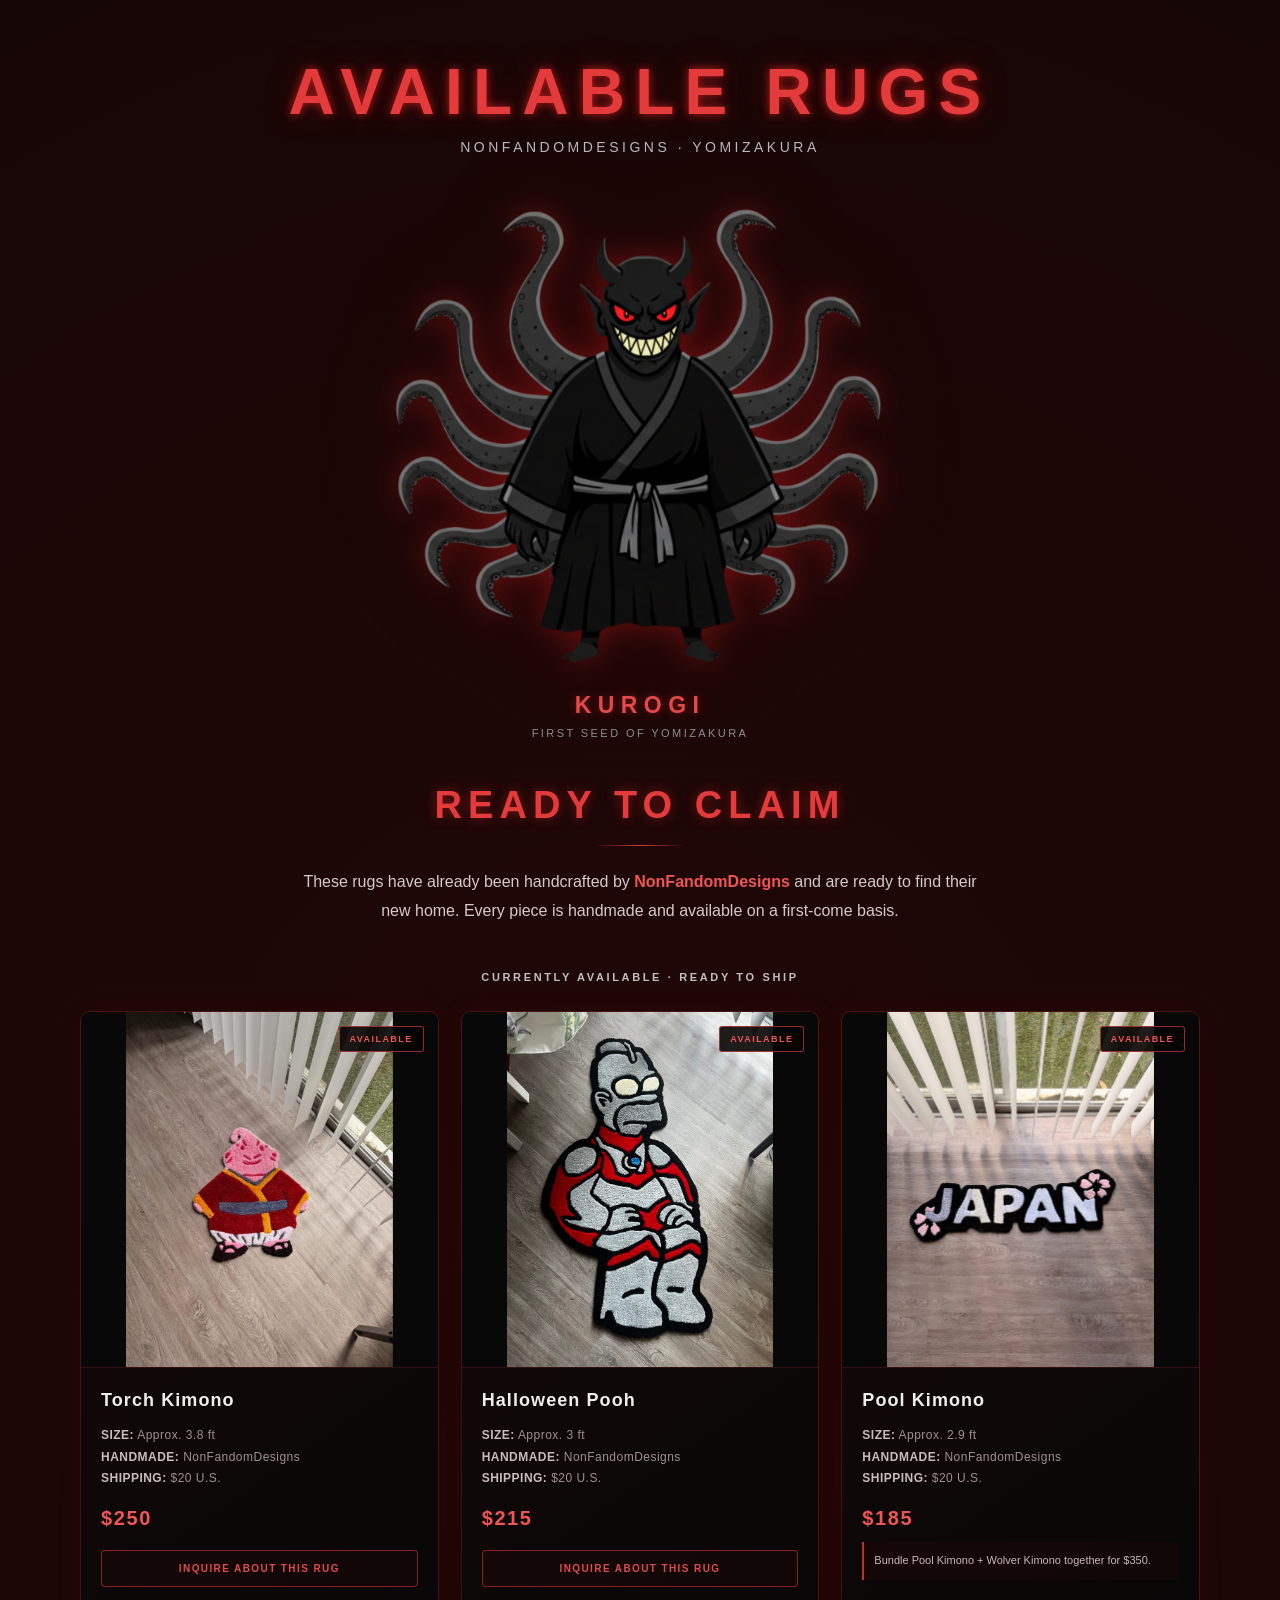
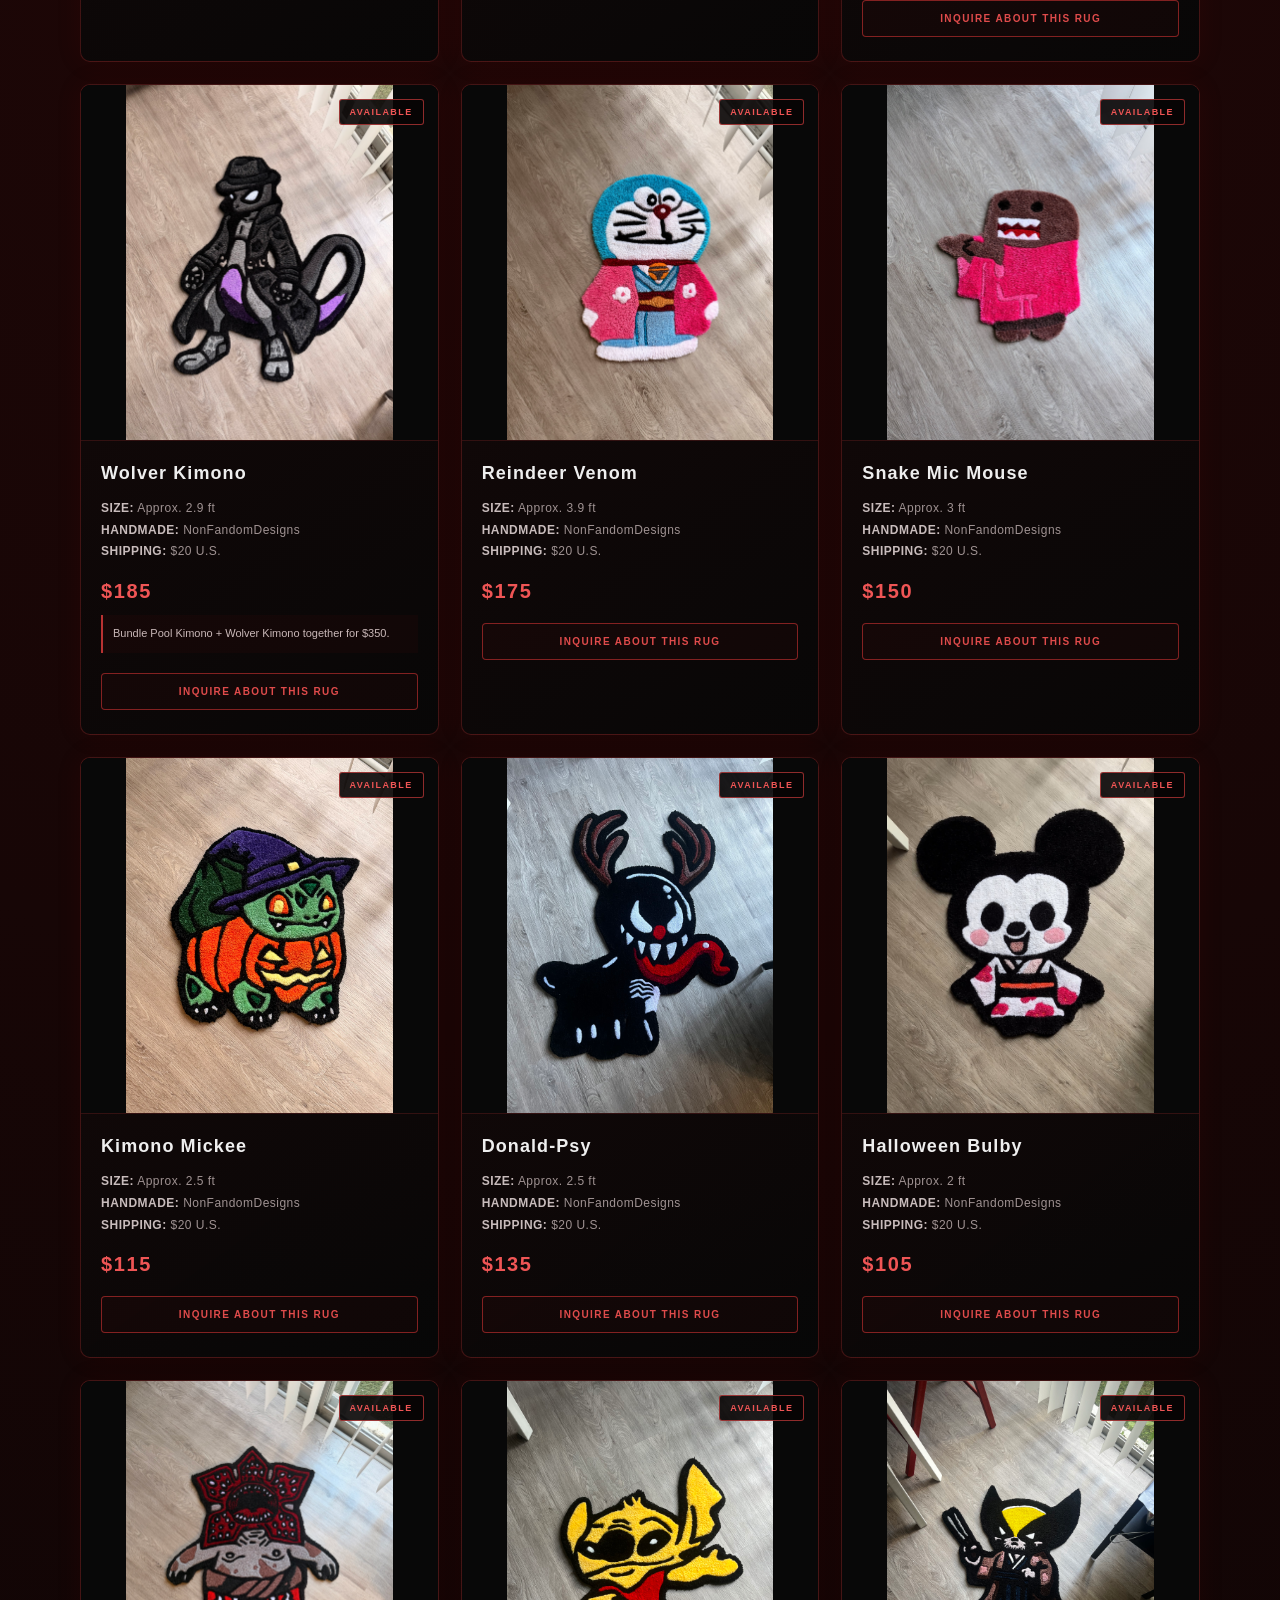
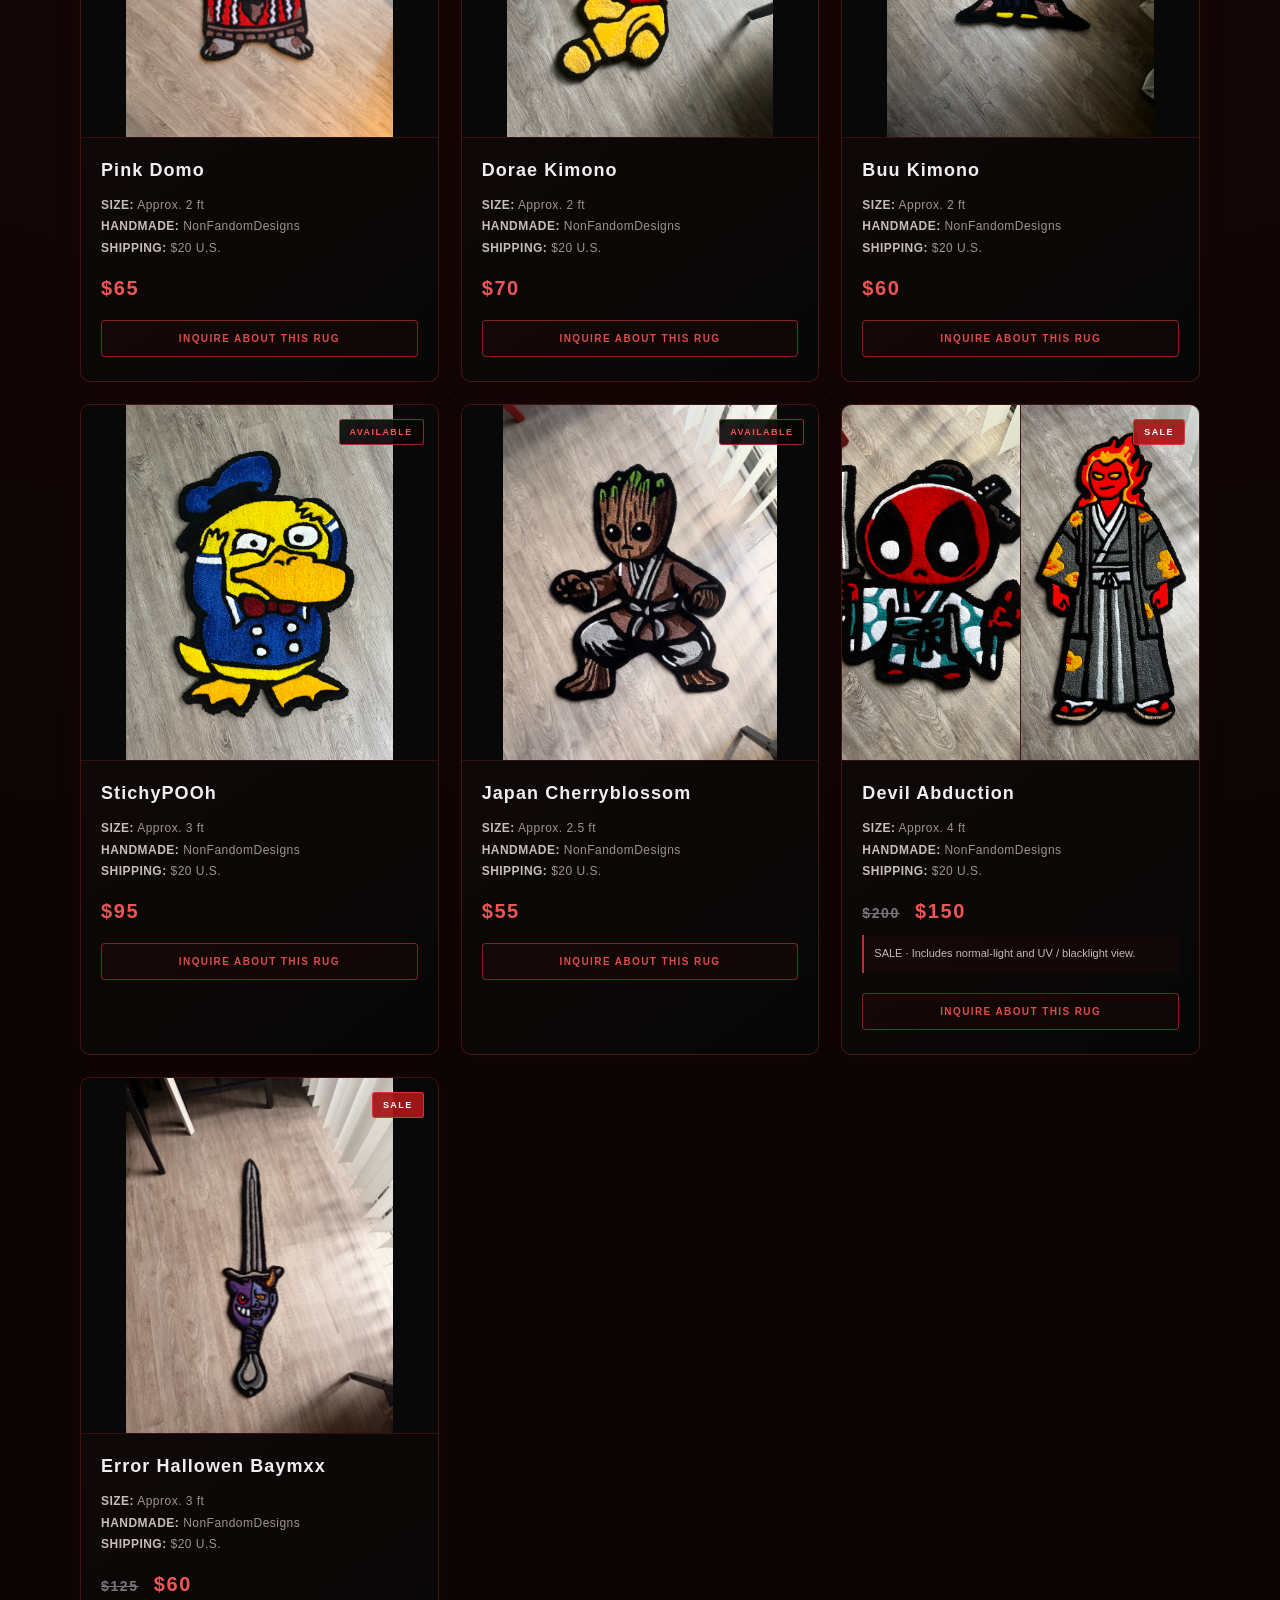
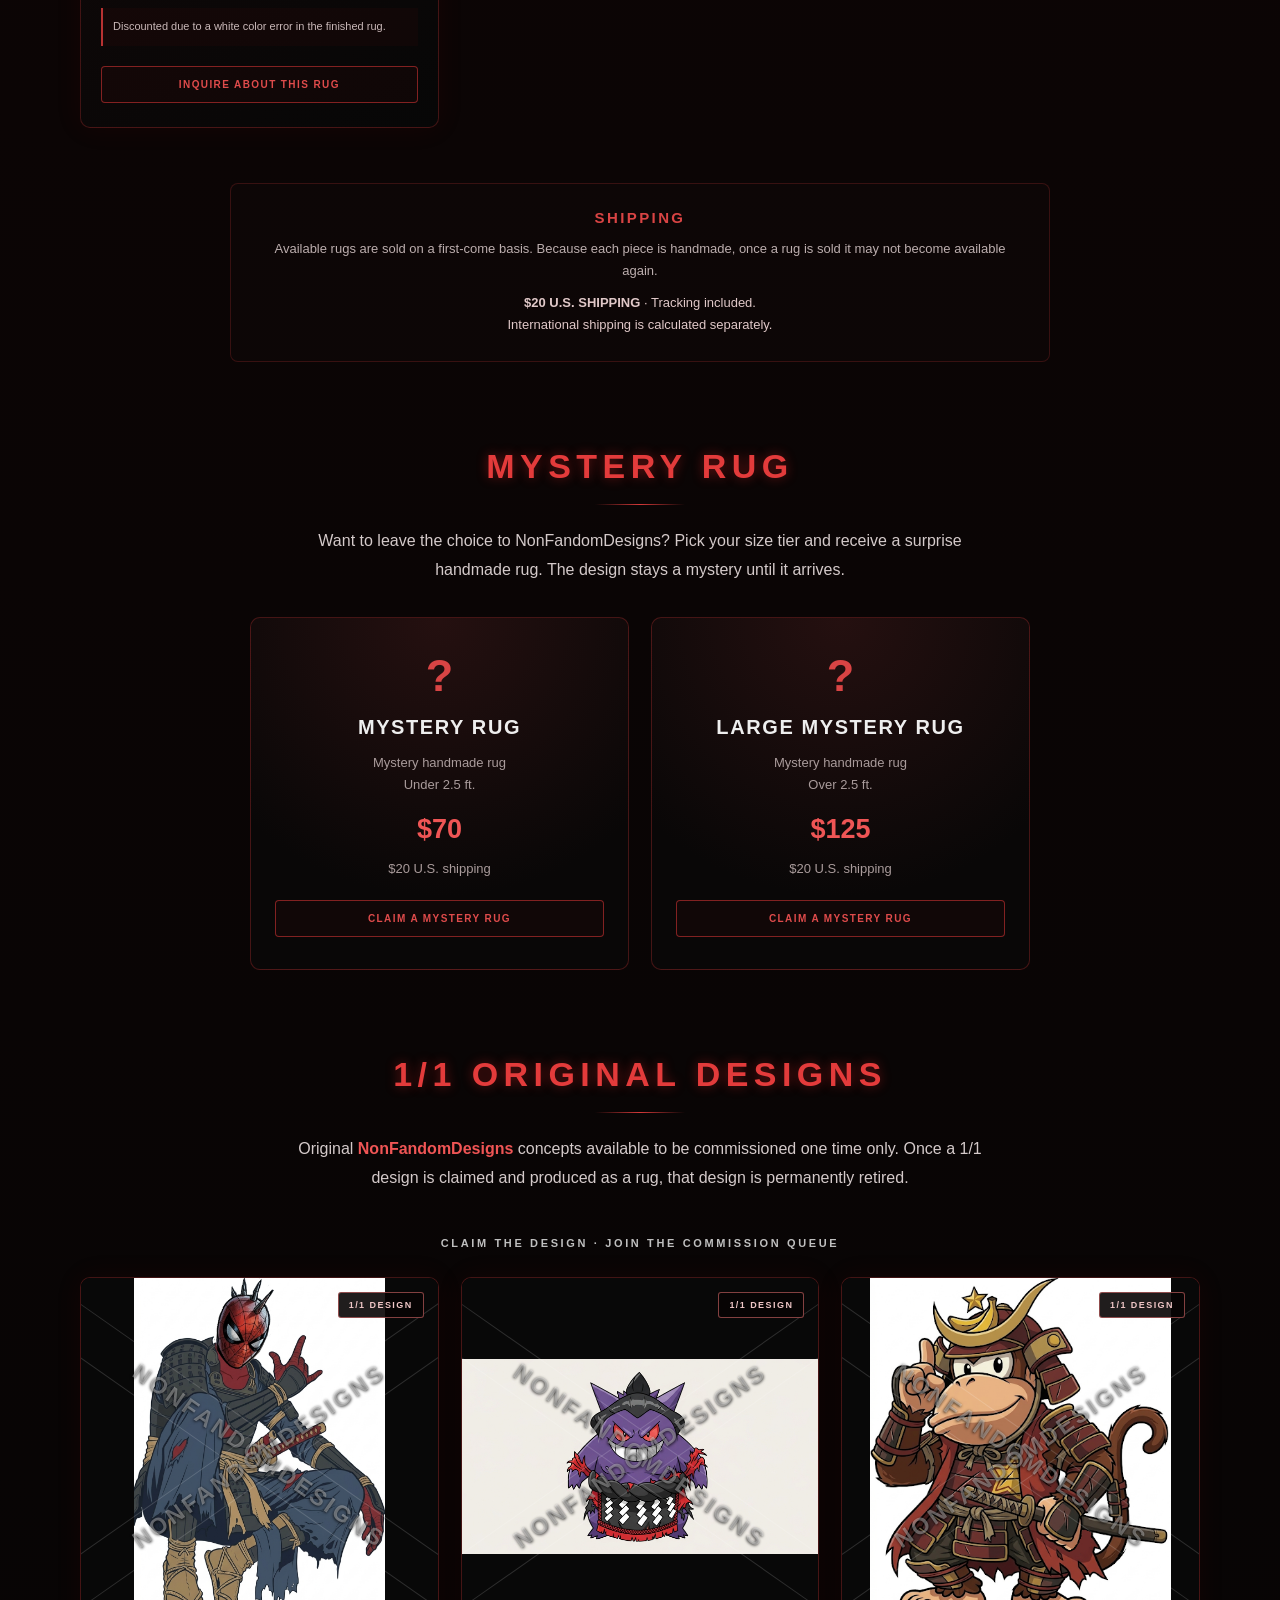
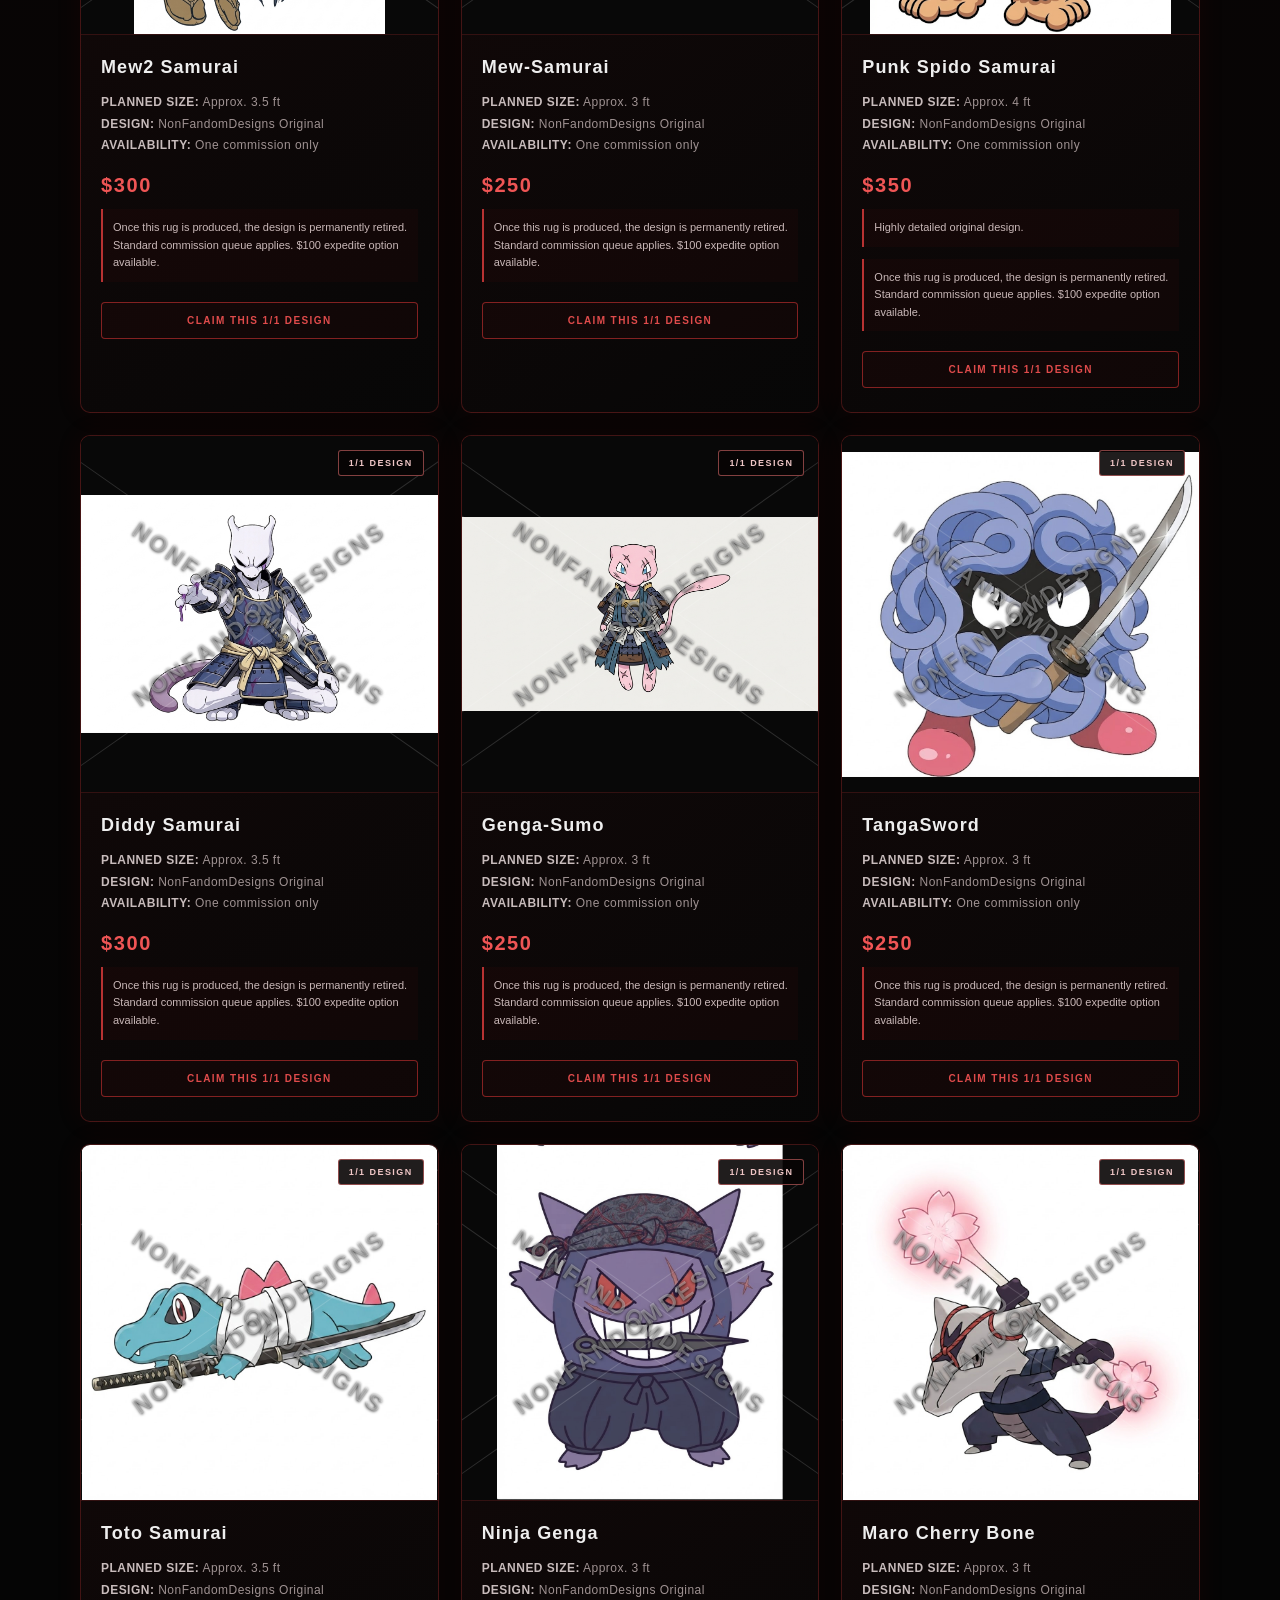
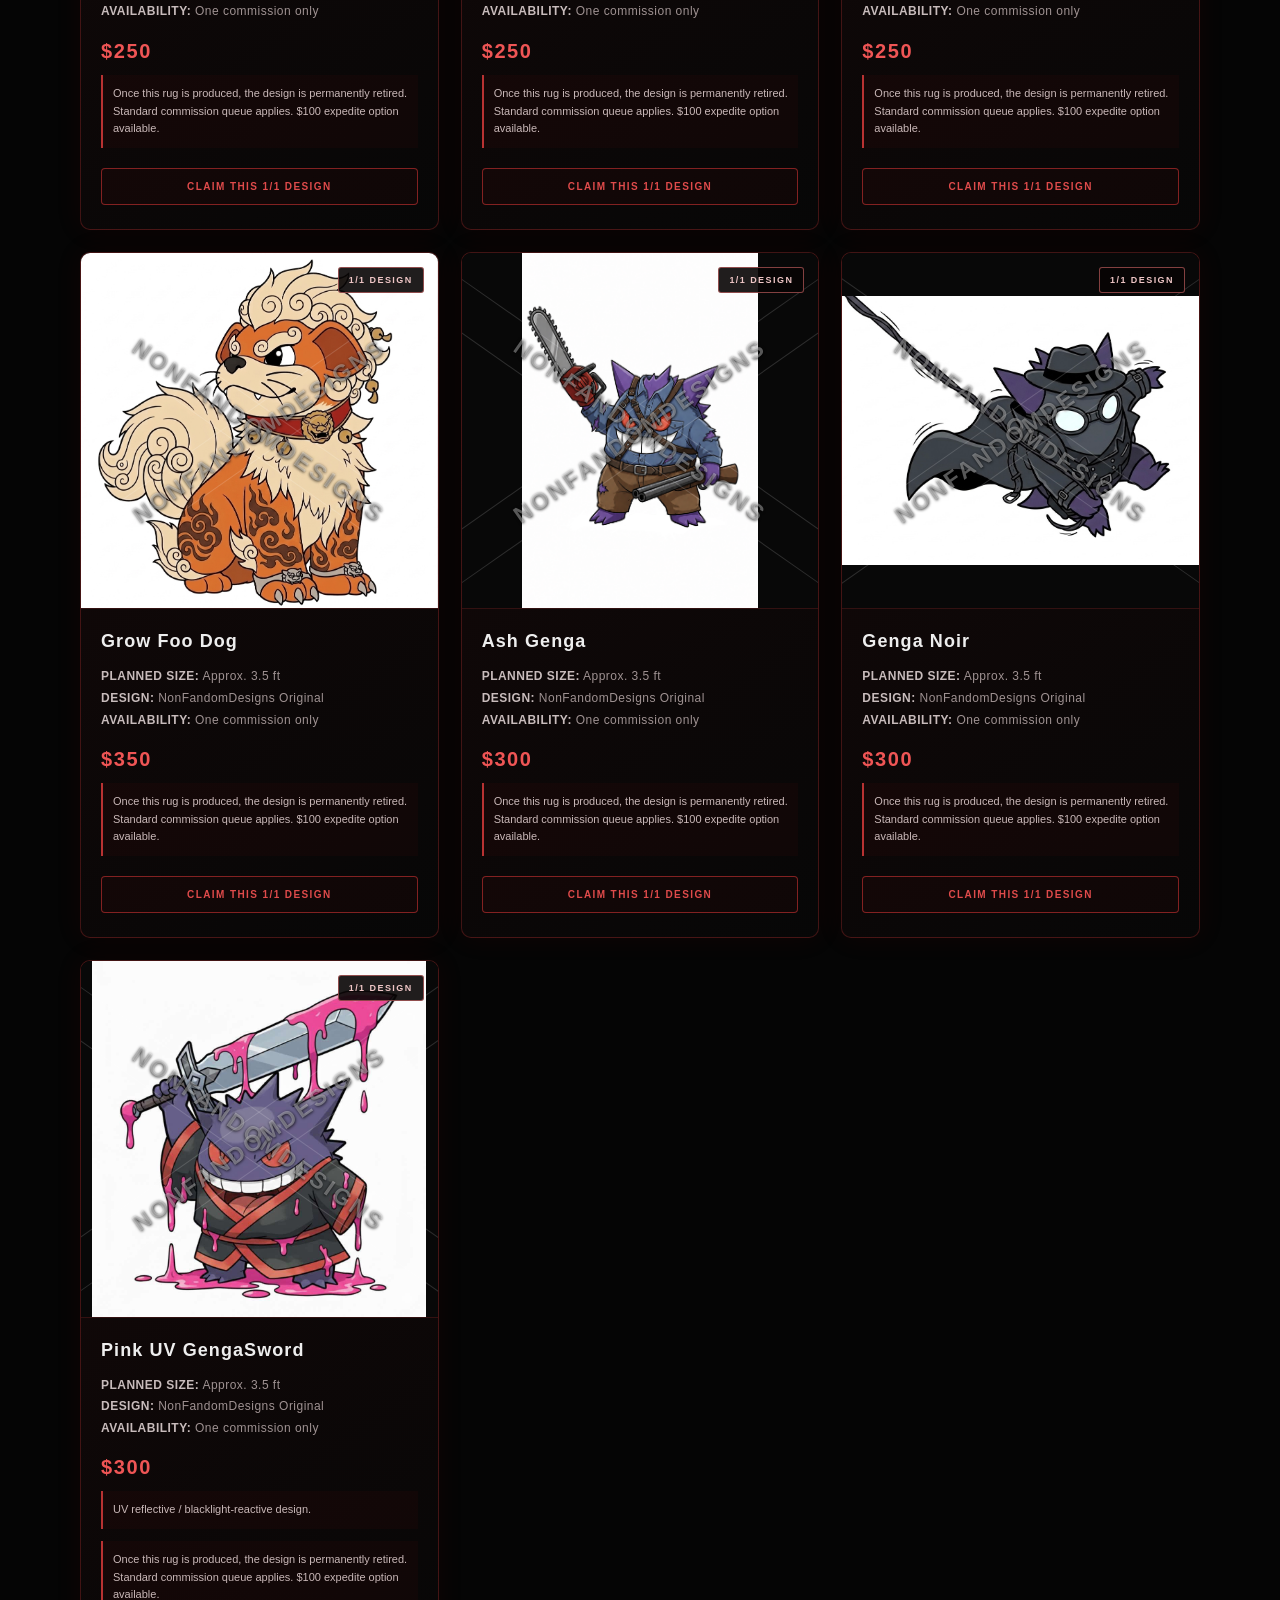
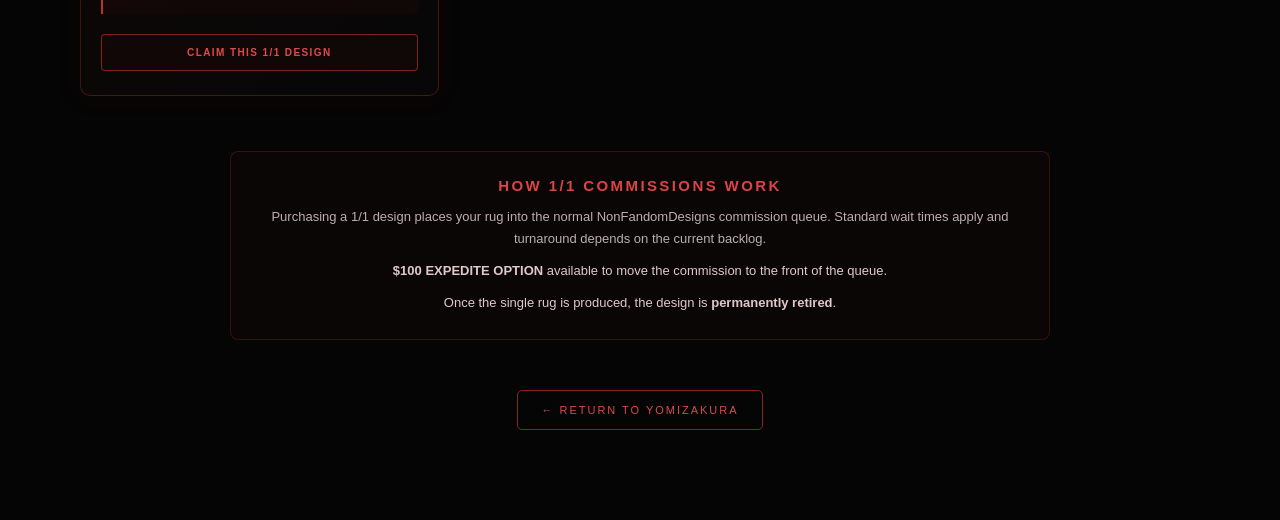
==== available.html @ a0482d1c "Update Available Rugs page" ====
<!DOCTYPE html>
<html lang="en">
<head>
<meta charset="UTF-8">
<meta name="viewport" content="width=device-width, initial-scale=1.0">

<title>Available Rugs — NonFandomDesigns</title>

<style>
*{box-sizing:border-box}

html{scroll-behavior:smooth}

html,body{
  margin:0;
  padding:0;
  width:100%;
  min-height:100%;
  background:#050505;
  color:#eee;
  font-family:Arial,Helvetica,sans-serif;
}

body{
  overflow-x:hidden;
  background:
    radial-gradient(circle at 50% 12%,#210707 0%,#0d0505 32%,#050505 72%);
}

.page{
  position:relative;
  width:100%;
  min-height:100vh;
  padding:55px 24px 90px;
  overflow:hidden;
}

/* =========================
   HEADER
========================= */

.pageTitle{
  position:relative;
  z-index:10;
  margin:0;
  color:#e33b3b;
  text-align:center;
  font-size:clamp(36px,5vw,68px);
  font-weight:800;
  letter-spacing:.16em;
  text-shadow:
    0 0 10px rgba(255,40,40,.65),
    0 0 30px rgba(150,0,0,.35);
}

.pageSubtitle{
  position:relative;
  z-index:10;
  margin-top:10px;
  color:#b9b9b9;
  text-align:center;
  font-size:clamp(9px,1.2vw,14px);
  letter-spacing:.25em;
}

/* =========================
   KUROGI
========================= */

.kurogiArea{
  position:relative;
  z-index:6;
  display:flex;
  flex-direction:column;
  align-items:center;
  width:min(100%,720px);
  margin:25px auto 0;
}

.kurogi{
  display:block;
  width:min(78vw,520px);
  max-height:570px;
  object-fit:contain;
  filter:
    drop-shadow(0 0 14px rgba(255,35,35,.30))
    drop-shadow(0 0 42px rgba(120,0,0,.18));
  animation:kurogiFloat 5s ease-in-out infinite;
}

@keyframes kurogiFloat{
  0%,100%{transform:translateY(0)}
  50%{transform:translateY(-8px)}
}

.kurogiName{
  margin-top:-8px;
  color:#e34b4b;
  font-size:clamp(17px,2vw,23px);
  font-weight:700;
  letter-spacing:.28em;
  text-align:center;
  text-shadow:0 0 10px rgba(255,40,40,.45);
}

.kurogiRole{
  margin-top:8px;
  color:#8e8e8e;
  font-size:clamp(8px,1vw,11px);
  letter-spacing:.22em;
  text-align:center;
}

/* =========================
   INTRO / SECTION TITLES
========================= */

.intro,
.sectionIntro{
  position:relative;
  z-index:10;
  width:min(100%,820px);
  margin:45px auto 0;
  text-align:center;
}

.sectionIntro{
  margin-top:85px;
}

.introTitle,
.sectionTitle{
  margin:0;
  color:#e33b3b;
  font-size:clamp(25px,3vw,38px);
  letter-spacing:.16em;
  text-shadow:0 0 12px rgba(255,40,40,.4);
}

.sectionTitle{
  font-size:clamp(24px,3vw,34px);
}

.introLine{
  width:90px;
  height:1px;
  margin:18px auto 22px;
  background:linear-gradient(90deg,transparent,#d43838,transparent);
}

.introText{
  width:min(100%,700px);
  margin:0 auto;
  color:#d4caca;
  font-size:16px;
  line-height:1.8;
}

.introText strong{color:#ef5555}

/* =========================
   INVENTORY
========================= */

.inventory{
  position:relative;
  z-index:10;
  width:min(100%,1120px);
  margin:45px auto 0;
}

.inventoryHeading{
  margin-bottom:28px;
  color:#bfbfbf;
  font-size:11px;
  font-weight:700;
  letter-spacing:.24em;
  text-align:center;
}

.rugGrid{
  display:grid;
  grid-template-columns:repeat(3,minmax(0,1fr));
  gap:22px;
}

/* =========================
   CARDS
========================= */

.rugCard{
  position:relative;
  overflow:hidden;
  border:1px solid rgba(210,55,55,.28);
  border-radius:10px;
  background:
    linear-gradient(145deg,rgba(22,9,9,.94),rgba(7,7,7,.96));
  box-shadow:0 0 28px rgba(150,0,0,.08);
  transition:
    transform .3s ease,
    border-color .3s ease,
    box-shadow .3s ease;
}

.rugCard:hover{
  transform:translateY(-5px);
  border-color:rgba(235,70,70,.60);
  box-shadow:0 0 30px rgba(190,20,20,.16);
}

.imageBox{
  position:relative;
  width:100%;
  aspect-ratio:1/1;
  overflow:hidden;
  background:#0b0808;
  border-bottom:1px solid rgba(210,55,55,.20);
}

.imageBox img{
  width:100%;
  height:100%;
  display:block;
  object-fit:contain;
  background:#080808;
}

.status{
  position:absolute;
  top:14px;
  right:14px;
  z-index:8;
  padding:7px 10px;
  border:1px solid rgba(255,75,75,.55);
  border-radius:3px;
  background:rgba(8,5,5,.90);
  color:#ef5555;
  font-size:9px;
  font-weight:700;
  letter-spacing:.16em;
}

.status.one{
  color:#efc6c6;
  border-color:rgba(255,125,125,.5);
}

.status.sale{
  color:#fff;
  background:rgba(165,25,25,.94);
}

.rugInfo{
  padding:22px 20px 24px;
}

.rugName{
  margin:0;
  color:#eee;
  font-size:18px;
  font-weight:700;
  letter-spacing:.06em;
}

.rugDetails{
  margin-top:14px;
  color:#9f9292;
  font-size:12px;
  line-height:1.8;
  letter-spacing:.04em;
}

.rugDetails strong{color:#c8bcbc}

.rugPrice{
  margin-top:17px;
  color:#ef5555;
  font-size:20px;
  font-weight:800;
  letter-spacing:.08em;
}

.oldPrice{
  margin-right:8px;
  color:#777;
  font-size:14px;
  text-decoration:line-through;
}

.specialNote{
  margin-top:12px;
  padding:10px;
  border-left:2px solid #b83232;
  background:rgba(120,20,20,.08);
  color:#c9b8b8;
  font-size:11px;
  line-height:1.6;
}

.claimButton{
  display:block;
  width:100%;
  margin-top:20px;
  padding:12px 14px;
  border:1px solid rgba(225,55,55,.55);
  border-radius:4px;
  background:rgba(180,25,25,.05);
  color:#df4b4b;
  font-size:10px;
  font-weight:700;
  letter-spacing:.14em;
  text-align:center;
  text-decoration:none;
  transition:.3s ease;
}

.claimButton:hover{
  background:#cf3636;
  color:#080808;
  box-shadow:0 0 18px rgba(220,45,45,.35);
}

/* =========================
   TWO PHOTO CARD
========================= */

.dualImages{
  display:grid;
  grid-template-columns:1fr 1fr;
  height:100%;
}

.dualImages img{
  width:100%;
  height:100%;
  object-fit:cover;
}

.dualImages img:first-child{
  border-right:1px solid rgba(210,55,55,.25);
}

/* =========================
   1/1 WATERMARK
========================= */

.watermarked{
  position:relative;
}

.watermark{
  position:absolute;
  inset:0;
  z-index:5;
  overflow:hidden;
  pointer-events:none;
}

.watermark::before,
.watermark::after{
  content:"NONFANDOMDESIGNS";
  position:absolute;
  top:50%;
  left:50%;
  width:145%;
  padding:8px 0;
  color:rgba(255,255,255,.34);
  font-size:clamp(15px,2vw,23px);
  font-weight:900;
  letter-spacing:.13em;
  text-align:center;
  white-space:nowrap;
  text-shadow:0 1px 3px rgba(0,0,0,.75);
  border-top:1px solid rgba(255,255,255,.15);
  border-bottom:1px solid rgba(255,255,255,.15);
}

.watermark::before{
  transform:translate(-50%,-50%) rotate(35deg);
}

.watermark::after{
  transform:translate(-50%,-50%) rotate(-35deg);
}

/* =========================
   MYSTERY SECTION
========================= */

.mysteryGrid{
  display:grid;
  grid-template-columns:repeat(2,minmax(0,1fr));
  gap:22px;
  width:min(100%,780px);
  margin:32px auto 0;
}

.mysteryCard{
  padding:32px 24px;
  border:1px solid rgba(210,55,55,.30);
  border-radius:10px;
  background:
    radial-gradient(circle at top,#251010,#090707 70%);
  text-align:center;
}

.mysteryIcon{
  margin-bottom:14px;
  color:#d84444;
  font-size:45px;
  font-weight:900;
}

.mysteryCard h3{
  margin:0;
  color:#eee;
  font-size:20px;
  letter-spacing:.08em;
}

.mysteryCard p{
  color:#a99b9b;
  font-size:13px;
  line-height:1.7;
}

.mysteryPrice{
  margin:18px 0 0;
  color:#ef5555;
  font-size:27px;
  font-weight:800;
}

/* =========================
   NOTES
========================= */

.availabilityNote{
  position:relative;
  z-index:10;
  width:min(100%,820px);
  margin:55px auto 0;
  padding:25px 28px;
  border:1px solid rgba(210,55,55,.22);
  border-radius:8px;
  background:rgba(14,7,7,.72);
  text-align:center;
}

.availabilityNote h2{
  margin:0 0 12px;
  color:#d94444;
  font-size:15px;
  letter-spacing:.16em;
}

.availabilityNote p{
  margin:0;
  color:#bcaeae;
  font-size:13px;
  line-height:1.7;
}

.shipping{
  margin-top:10px !important;
  color:#e0c8c8 !important;
}

/* =========================
   BACK
========================= */

.backArea{
  position:relative;
  z-index:10;
  margin-top:50px;
  text-align:center;
}

.backButton{
  display:inline-block;
  padding:13px 24px;
  border:1px solid rgba(220,60,60,.58);
  border-radius:5px;
  color:#db4a4a;
  font-size:11px;
  letter-spacing:.18em;
  text-decoration:none;
  transition:.3s ease;
}

.backButton:hover{
  background:#d53d3d;
  color:#080808;
  box-shadow:0 0 20px rgba(220,45,45,.35);
}

/* =========================
   PETALS
========================= */

.petal{
  position:fixed;
  top:-30px;
  width:7px;
  height:10px;
  background:#761b1b;
  border-radius:70% 30% 70% 30%;
  opacity:.55;
  z-index:2;
  pointer-events:none;
  animation:fall linear infinite;
}

.p1{left:6%;animation-duration:9s}
.p2{left:18%;animation-duration:12s;animation-delay:2s}
.p3{left:32%;animation-duration:8s;animation-delay:4s}
.p4{left:47%;animation-duration:11s;animation-delay:1s}
.p5{left:62%;animation-duration:9s;animation-delay:5s}
.p6{left:76%;animation-duration:13s;animation-delay:3s}
.p7{left:90%;animation-duration:10s;animation-delay:6s}

@keyframes fall{
  0%{transform:translate3d(0,-20px,0) rotate(0deg)}
  25%{transform:translate3d(30px,25vh,0) rotate(90deg)}
  50%{transform:translate3d(-20px,50vh,0) rotate(180deg)}
  75%{transform:translate3d(30px,75vh,0) rotate(270deg)}
  100%{transform:translate3d(-10px,110vh,0) rotate(360deg)}
}

/* =========================
   MOBILE
========================= */

@media(max-width:800px){
  .rugGrid{grid-template-columns:repeat(2,minmax(0,1fr))}
}

@media(max-width:600px){

  .page{padding:40px 16px 80px}

  .pageTitle{
    font-size:32px;
    letter-spacing:.11em;
  }

  .pageSubtitle{
    font-size:8px;
    letter-spacing:.20em;
  }

  .kurogi{width:88vw;max-height:430px}
  .kurogiName{margin-top:-5px;font-size:16px}
  .kurogiRole{font-size:8px}

  .intro,.sectionIntro{margin-top:38px}
  .sectionIntro{margin-top:70px}

  .introTitle,.sectionTitle{font-size:25px}

  .introText{
    font-size:14px;
    line-height:1.7;
  }

  .inventory{margin-top:38px}

  .rugGrid,
  .mysteryGrid{
    grid-template-columns:1fr;
    gap:20px;
  }

  .rugInfo{padding:20px 18px 22px}

  .watermark::before,
  .watermark::after{
    font-size:17px;
  }

  .availabilityNote{
    margin-top:40px;
    padding:22px 18px;
  }
}
</style>
</head>

<body>

<div class="petal p1"></div>
<div class="petal p2"></div>
<div class="petal p3"></div>
<div class="petal p4"></div>
<div class="petal p5"></div>
<div class="petal p6"></div>
<div class="petal p7"></div>

<main class="page">

<h1 class="pageTitle">AVAILABLE RUGS</h1>

<div class="pageSubtitle">
  NONFANDOMDESIGNS · YOMIZAKURA
</div>

<section class="kurogiArea">
  <img class="kurogi" src="./IMG_6693.PNG" alt="Kurogi">
  <div class="kurogiName">KUROGI</div>
  <div class="kurogiRole">FIRST SEED OF YOMIZAKURA</div>
</section>

<section class="intro">
  <h2 class="introTitle">READY TO CLAIM</h2>
  <div class="introLine"></div>

  <p class="introText">
    These rugs have already been handcrafted by
    <strong>NonFandomDesigns</strong>
    and are ready to find their new home.
    Every piece is handmade and available on a first-come basis.
  </p>
</section>

<!-- =========================
     AVAILABLE RUGS
========================= -->

<section class="inventory">

<div class="inventoryHeading">
  CURRENTLY AVAILABLE · READY TO SHIP
</div>

<div class="rugGrid" id="availableRugs"></div>

</section>

<section class="availabilityNote">

<h2>SHIPPING</h2>

<p>
  Available rugs are sold on a first-come basis.
  Because each piece is handmade, once a rug is sold
  it may not become available again.
</p>

<p class="shipping">
  <strong>$20 U.S. SHIPPING</strong> · Tracking included.<br>
  International shipping is calculated separately.
</p>

</section>

<!-- =========================
     MYSTERY RUGS
========================= -->

<section class="sectionIntro">

<h2 class="sectionTitle">MYSTERY RUG</h2>

<div class="introLine"></div>

<p class="introText">
  Want to leave the choice to NonFandomDesigns?
  Pick your size tier and receive a surprise handmade rug.
  The design stays a mystery until it arrives.
</p>

<div class="mysteryGrid">

  <article class="mysteryCard">

    <div class="mysteryIcon">?</div>

    <h3>MYSTERY RUG</h3>

    <p>
      Mystery handmade rug<br>
      Under 2.5 ft.
    </p>

    <div class="mysteryPrice">$70</div>

    <p>$20 U.S. shipping</p>

    <a class="claimButton" href="contact.html">
      CLAIM A MYSTERY RUG
    </a>

  </article>

  <article class="mysteryCard">

    <div class="mysteryIcon">?</div>

    <h3>LARGE MYSTERY RUG</h3>

    <p>
      Mystery handmade rug<br>
      Over 2.5 ft.
    </p>

    <div class="mysteryPrice">$125</div>

    <p>$20 U.S. shipping</p>

    <a class="claimButton" href="contact.html">
      CLAIM A MYSTERY RUG
    </a>

  </article>

</div>

</section>

<!-- =========================
     1/1 DESIGNS
========================= -->

<section class="sectionIntro">

<h2 class="sectionTitle">1/1 ORIGINAL DESIGNS</h2>

<div class="introLine"></div>

<p class="introText">
  Original <strong>NonFandomDesigns</strong> concepts available
  to be commissioned one time only.
  Once a 1/1 design is claimed and produced as a rug,
  that design is permanently retired.
</p>

</section>

<section class="inventory">

<div class="inventoryHeading">
  CLAIM THE DESIGN · JOIN THE COMMISSION QUEUE
</div>

<div class="rugGrid" id="oneOfOneGrid"></div>

</section>

<section class="availabilityNote">

<h2>HOW 1/1 COMMISSIONS WORK</h2>

<p>
  Purchasing a 1/1 design places your rug into the normal
  NonFandomDesigns commission queue. Standard wait times apply
  and turnaround depends on the current backlog.
</p>

<p class="shipping">
  <strong>$100 EXPEDITE OPTION</strong> available to move the commission
  to the front of the queue.
</p>

<p class="shipping">
  Once the single rug is produced, the design is
  <strong>permanently retired</strong>.
</p>

</section>

<div class="backArea">
  <a class="backButton" href="index.html">
    ← RETURN TO YOMIZAKURA
  </a>
</div>

</main>

<script>

/* =========================================================
   AVAILABLE RUG INVENTORY
   ========================================================= */

const availableRugs = [

  {
    name: "Torch Kimono",
    size: "Approx. 3.8 ft",
    price: "$250",
    image: "72771E95-07CA-4BA4-B25C-8982A76D9C2B.jpeg"
  },

  {
    name: "Halloween Pooh",
    size: "Approx. 3 ft",
    price: "$215",
    image: "FullSizeRender.jpg"
  },

  {
    name: "Pool Kimono",
    size: "Approx. 2.9 ft",
    price: "$185",
    image: "IMG_0782.jpg",
    note: "Bundle Pool Kimono + Wolver Kimono together for $350."
  },

  {
    name: "Wolver Kimono",
    size: "Approx. 2.9 ft",
    price: "$185",
    image: "IMG_0877.jpg",
    note: "Bundle Pool Kimono + Wolver Kimono together for $350."
  },

  {
    name: "Reindeer Venom",
    size: "Approx. 3.9 ft",
    price: "$175",
    image: "IMG_1322.jpg"
  },

  {
    name: "Snake Mic Mouse",
    size: "Approx. 3 ft",
    price: "$150",
    image: "IMG_1582.jpg"
  },

  {
    name: "Kimono Mickee",
    size: "Approx. 2.5 ft",
    price: "$115",
    image: "IMG_1681.jpg"
  },

  {
    name: "Donald-Psy",
    size: "Approx. 2.5 ft",
    price: "$135",
    image: "IMG_2503.jpg"
  },

  {
    name: "Halloween Bulby",
    size: "Approx. 2 ft",
    price: "$105",
    image: "IMG_3270.jpeg"
  },

  {
    name: "Pink Domo",
    size: "Approx. 2 ft",
    price: "$65",
    image: "IMG_4901.jpg"
  },

  {
    name: "Dorae Kimono",
    size: "Approx. 2 ft",
    price: "$70",
    image: "IMG_5631.jpg"
  },

  {
    name: "Buu Kimono",
    size: "Approx. 2 ft",
    price: "$60",
    image: "IMG_5837.jpg"
  },

  {
    name: "StichyPOOh",
    size: "Approx. 3 ft",
    price: "$95",
    image: "IMG_6276.jpg"
  },

  {
    name: "Japan Cherryblossom",
    size: "Approx. 2.5 ft",
    price: "$55",
    image: "IMG_6370.jpeg"
  },

  {
    name: "Devil Abduction",
    size: "Approx. 4 ft",
    oldPrice: "$200",
    price: "$150",
    image: "IMG_6682.jpg",
    secondImage: "IMG_7028.jpg",
    sale: true,
    note: "SALE · Includes normal-light and UV / blacklight view."
  },

  {
    name: "Error Hallowen Baymxx",
    size: "Approx. 3 ft",
    oldPrice: "$125",
    price: "$60",
    image: "IMG_7359.jpg",
    sale: true,
    note: "Discounted due to a white color error in the finished rug."
  }

];


/* =========================================================
   1/1 ORIGINAL DESIGNS
   ========================================================= */

const oneOfOneDesigns = [

  {
    name: "Mew2 Samurai",
    size: "Approx. 3.5 ft",
    price: "$300",
    image: "IMG_0442.PNG"
  },

  {
    name: "Mew-Samurai",
    size: "Approx. 3 ft",
    price: "$250",
    image: "IMG_0650.JPG"
  },

  {
    name: "Punk Spido Samurai",
    size: "Approx. 4 ft",
    price: "$350",
    image: "IMG_1693.PNG",
    note: "Highly detailed original design."
  },

  {
    name: "Diddy Samurai",
    size: "Approx. 3.5 ft",
    price: "$300",
    image: "IMG_2534.PNG"
  },

  {
    name: "Genga-Sumo",
    size: "Approx. 3 ft",
    price: "$250",
    image: "IMG_4516.JPG"
  },

  {
    name: "TangaSword",
    size: "Approx. 3 ft",
    price: "$250",
    image: "IMG_4617.jpg"
  },

  {
    name: "Toto Samurai",
    size: "Approx. 3.5 ft",
    price: "$250",
    image: "IMG_4640.JPG"
  },

  {
    name: "Ninja Genga",
    size: "Approx. 3 ft",
    price: "$250",
    image: "IMG_4692.JPG"
  },

  {
    name: "Maro Cherry Bone",
    size: "Approx. 3 ft",
    price: "$250",
    image: "IMG_4695.JPG"
  },

  {
    name: "Grow Foo Dog",
    size: "Approx. 3.5 ft",
    price: "$350",
    image: "IMG_5682.PNG"
  },

  {
    name: "Ash Genga",
    size: "Approx. 3.5 ft",
    price: "$300",
    image: "IMG_5950.PNG"
  },

  {
    name: "Genga Noir",
    size: "Approx. 3.5 ft",
    price: "$300",
    image: "IMG_7287.jpg"
  },

  {
    name: "Pink UV GengaSword",
    size: "Approx. 3.5 ft",
    price: "$300",
    image: "IMG_8317.JPG",
    note: "UV reflective / blacklight-reactive design."
  }

];


/* =========================================================
   BUILD AVAILABLE RUG CARDS
   ========================================================= */

const availableContainer =
  document.getElementById("availableRugs");

availableRugs.forEach(rug => {

  const card = document.createElement("article");
  card.className = "rugCard";

  let imageHTML = "";

  if (rug.secondImage) {

    imageHTML = `
      <div class="imageBox">
        <div class="dualImages">
          <img src="./${rug.image}" alt="${rug.name}">
          <img src="./${rug.secondImage}" alt="${rug.name} UV view">
        </div>

        <div class="status ${rug.sale ? "sale" : ""}">
          ${rug.sale ? "SALE" : "AVAILABLE"}
        </div>
      </div>
    `;

  } else {

    imageHTML = `
      <div class="imageBox">
        <img src="./${rug.image}" alt="${rug.name}">

        <div class="status ${rug.sale ? "sale" : ""}">
          ${rug.sale ? "SALE" : "AVAILABLE"}
        </div>
      </div>
    `;
  }

  card.innerHTML = `
    ${imageHTML}

    <div class="rugInfo">

      <h3 class="rugName">
        ${rug.name}
      </h3>

      <div class="rugDetails">
        <strong>SIZE:</strong> ${rug.size}<br>
        <strong>HANDMADE:</strong> NonFandomDesigns<br>
        <strong>SHIPPING:</strong> $20 U.S.
      </div>

      <div class="rugPrice">
        ${rug.oldPrice
          ? `<span class="oldPrice">${rug.oldPrice}</span>`
          : ""
        }
        ${rug.price}
      </div>

      ${rug.note
        ? `<div class="specialNote">${rug.note}</div>`
        : ""
      }

      <a class="claimButton" href="contact.html">
        INQUIRE ABOUT THIS RUG
      </a>

    </div>
  `;

  availableContainer.appendChild(card);

});


/* =========================================================
   BUILD 1/1 CARDS
   ========================================================= */

const oneOfOneContainer =
  document.getElementById("oneOfOneGrid");

oneOfOneDesigns.forEach(design => {

  const card = document.createElement("article");
  card.className = "rugCard";

  card.innerHTML = `

    <div class="imageBox watermarked">

      <img
        src="./${design.image}"
        alt="${design.name} 1/1 original rug design"
      >

      <div class="watermark"></div>

      <div class="status one">
        1/1 DESIGN
      </div>

    </div>

    <div class="rugInfo">

      <h3 class="rugName">
        ${design.name}
      </h3>

      <div class="rugDetails">
        <strong>PLANNED SIZE:</strong> ${design.size}<br>
        <strong>DESIGN:</strong> NonFandomDesigns Original<br>
        <strong>AVAILABILITY:</strong> One commission only
      </div>

      <div class="rugPrice">
        ${design.price}
      </div>

      ${design.note
        ? `<div class="specialNote">${design.note}</div>`
        : ""
      }

      <div class="specialNote">
        Once this rug is produced, the design is permanently retired.
        Standard commission queue applies. $100 expedite option available.
      </div>

      <a class="claimButton" href="contact.html">
        CLAIM THIS 1/1 DESIGN
      </a>

    </div>
  `;

  oneOfOneContainer.appendChild(card);

});

</script>

</body>
</html>
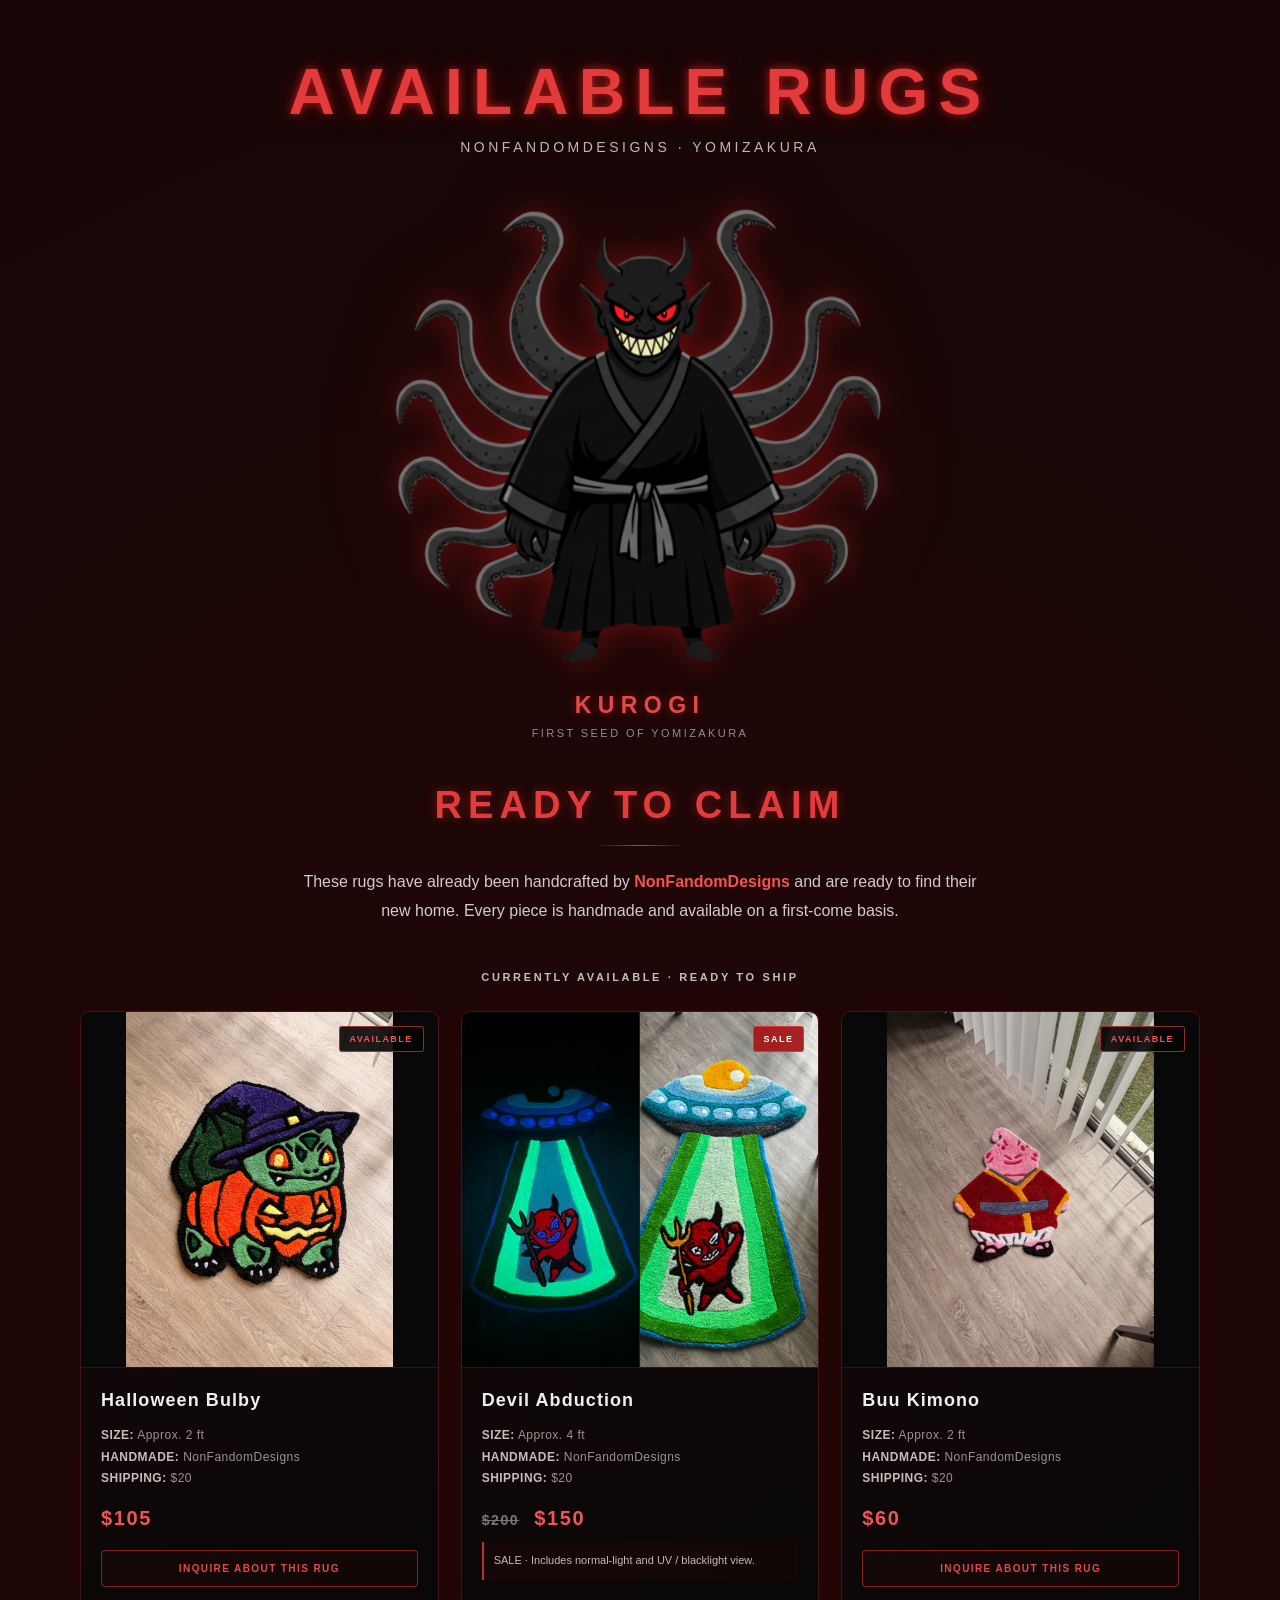
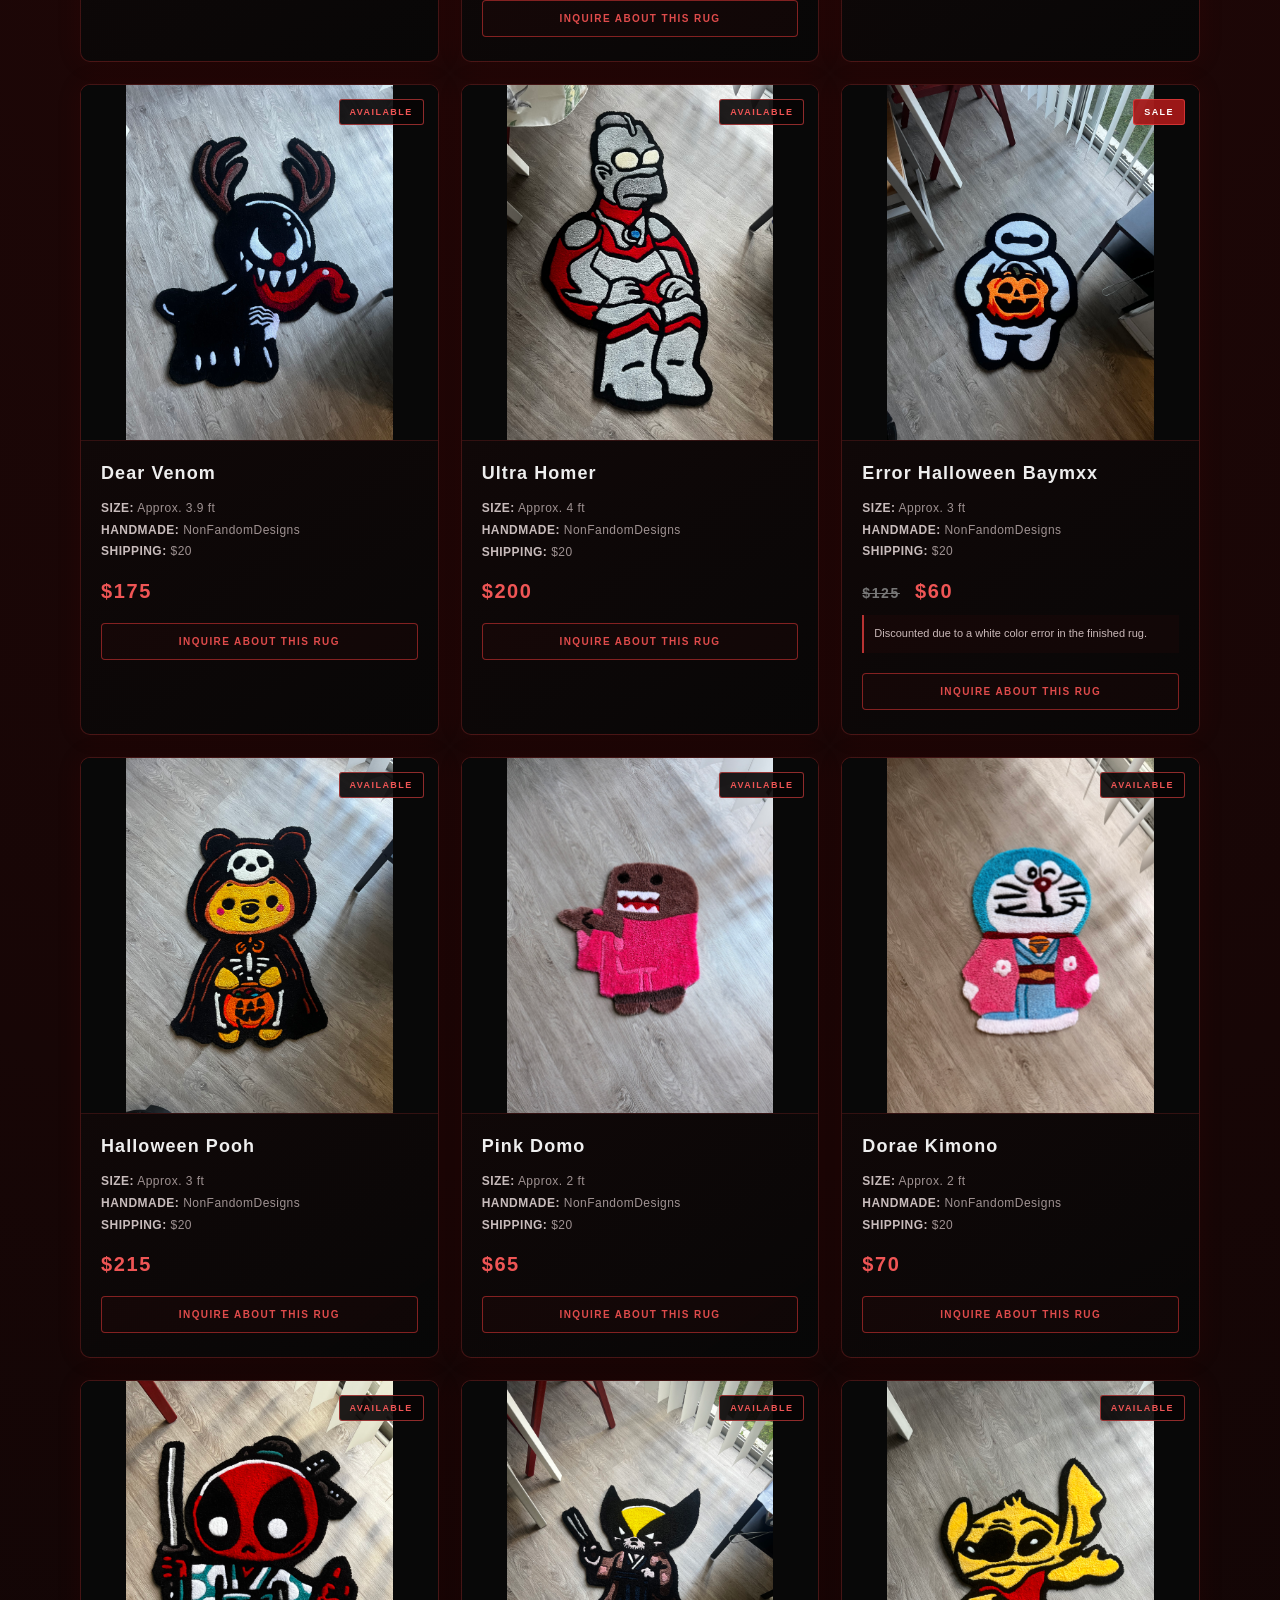
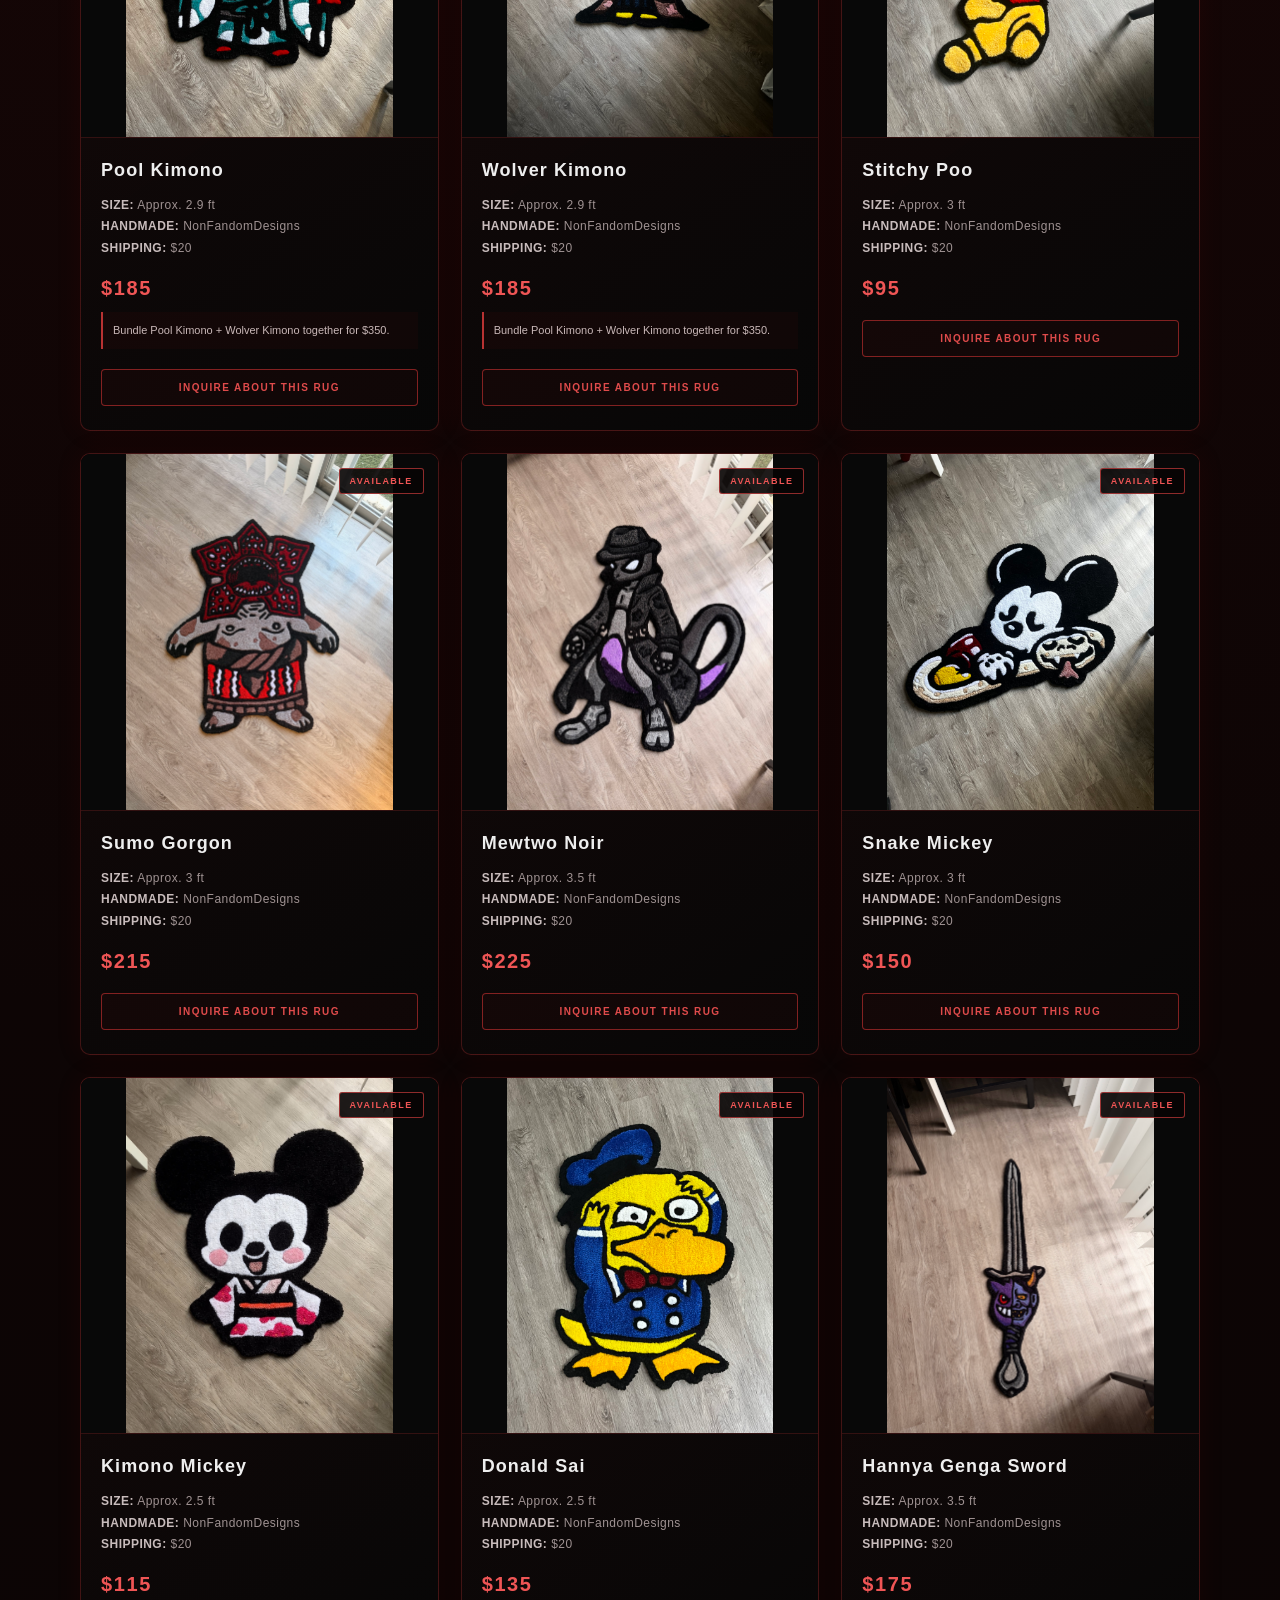
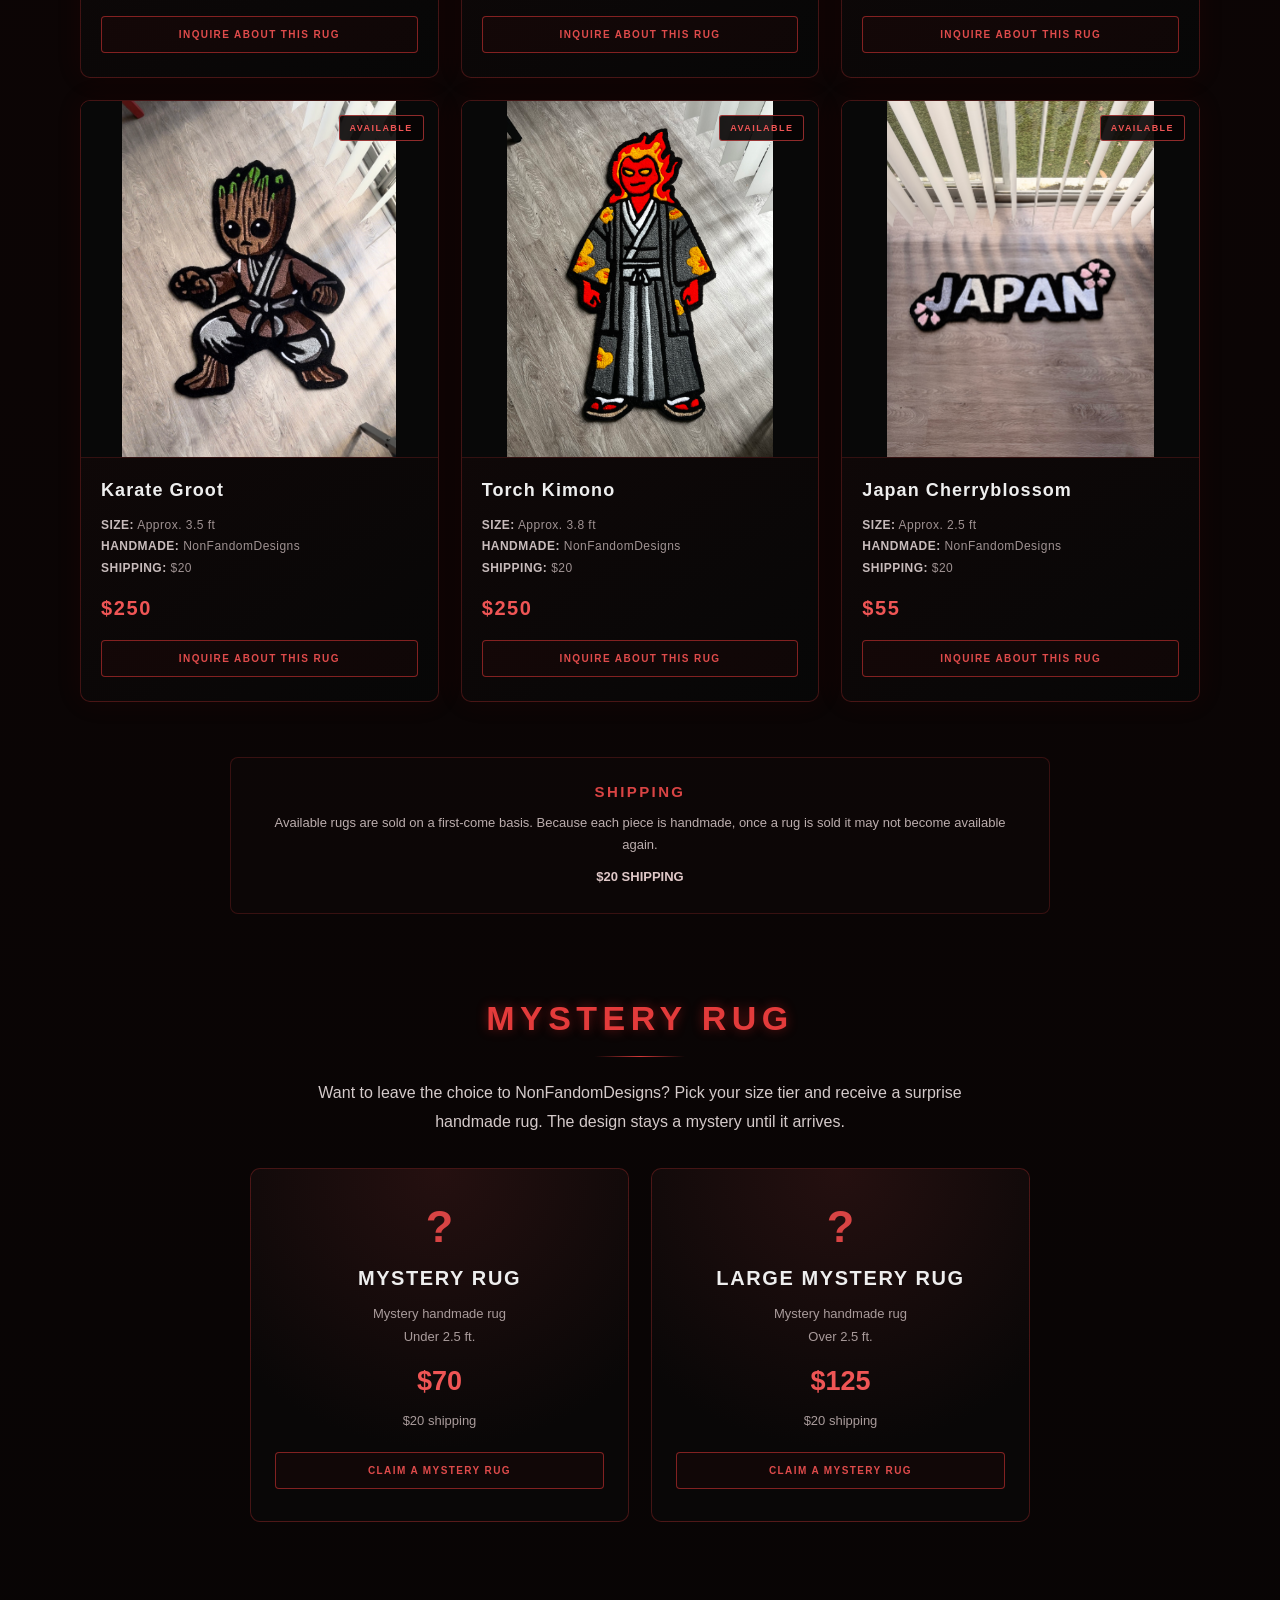
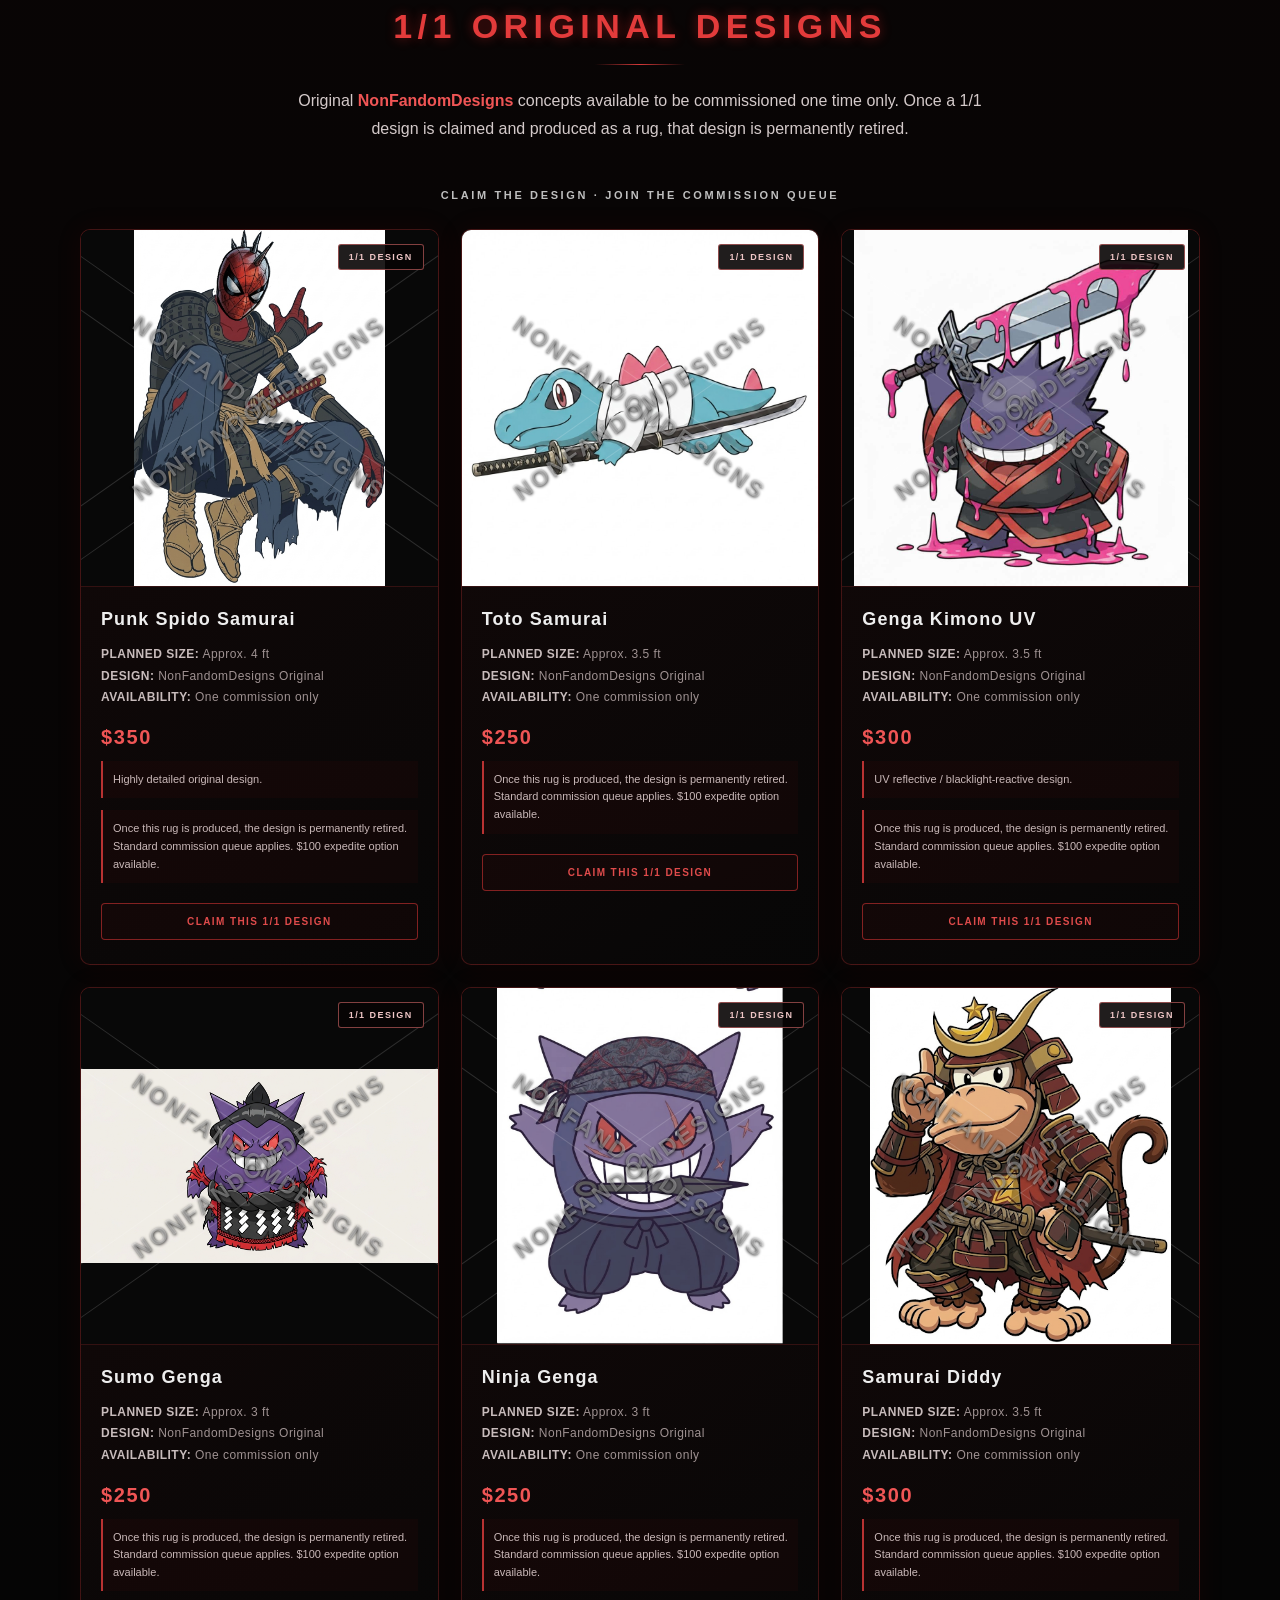
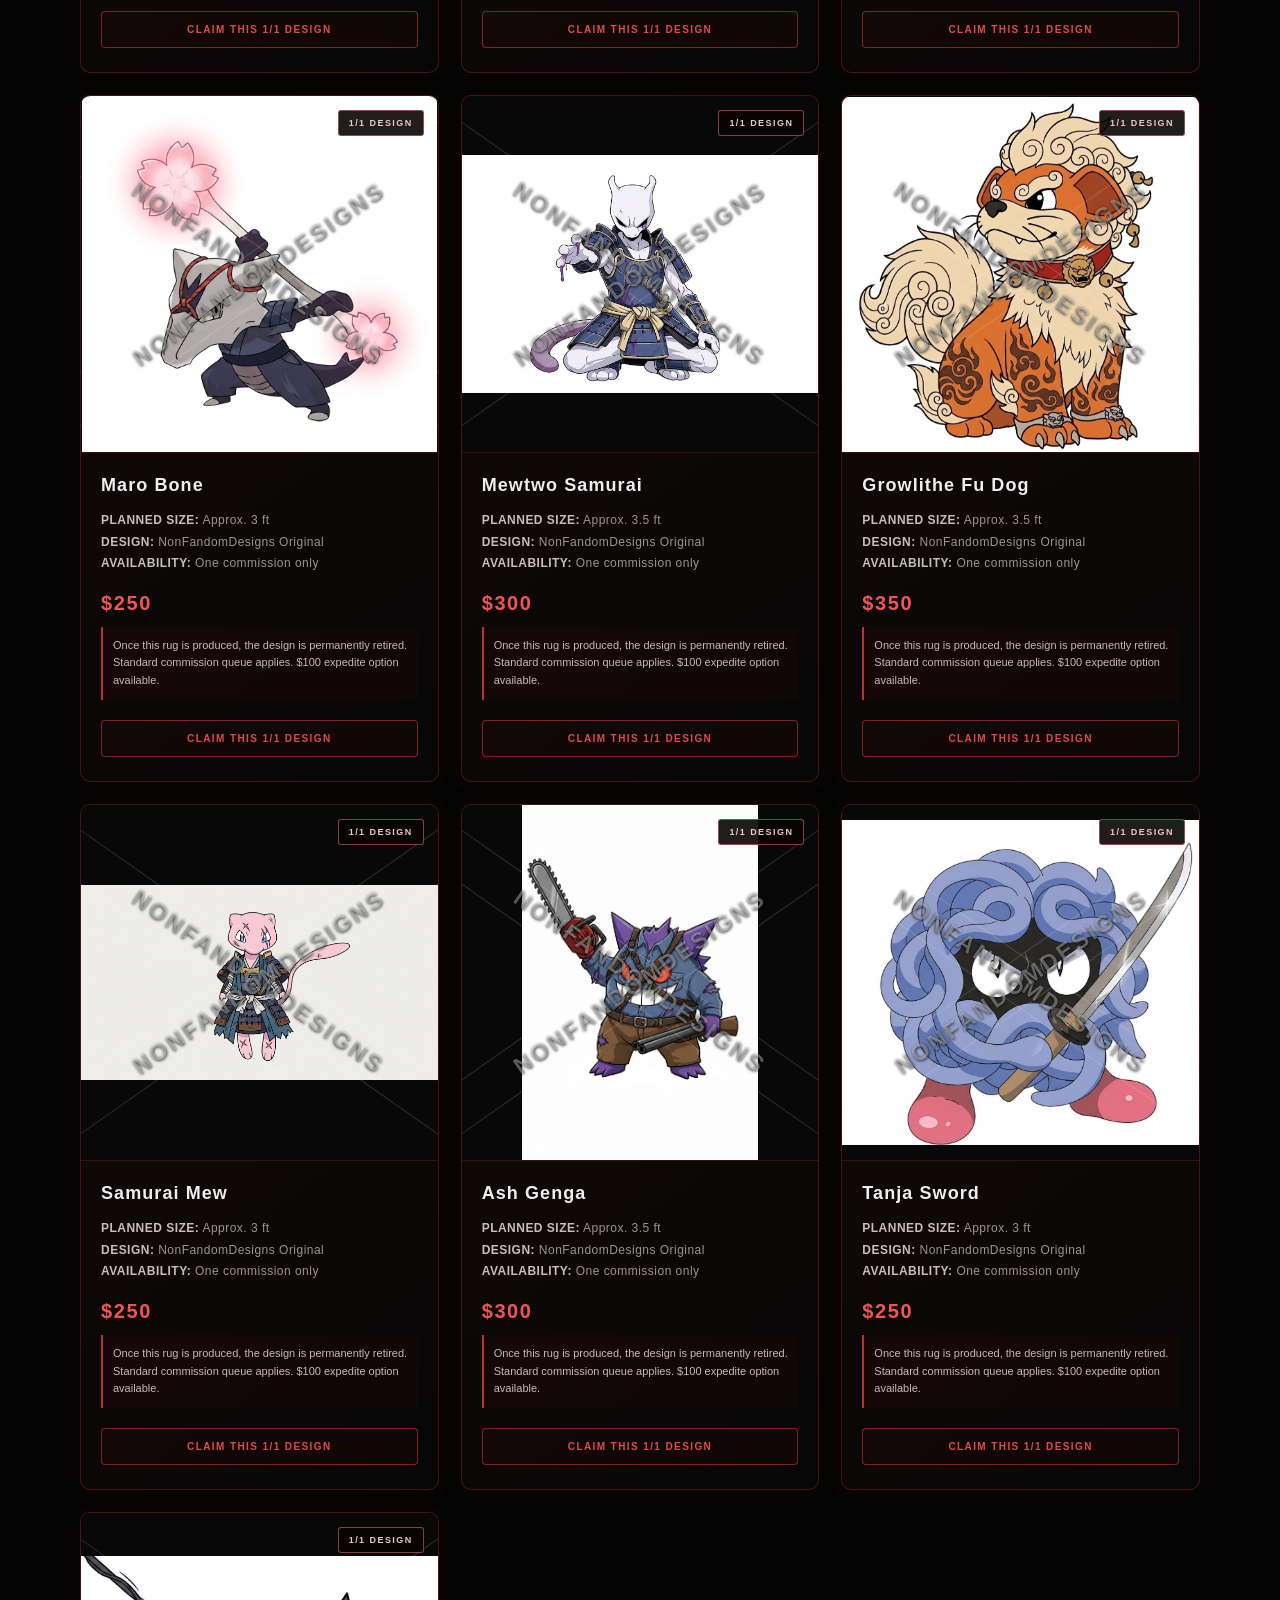
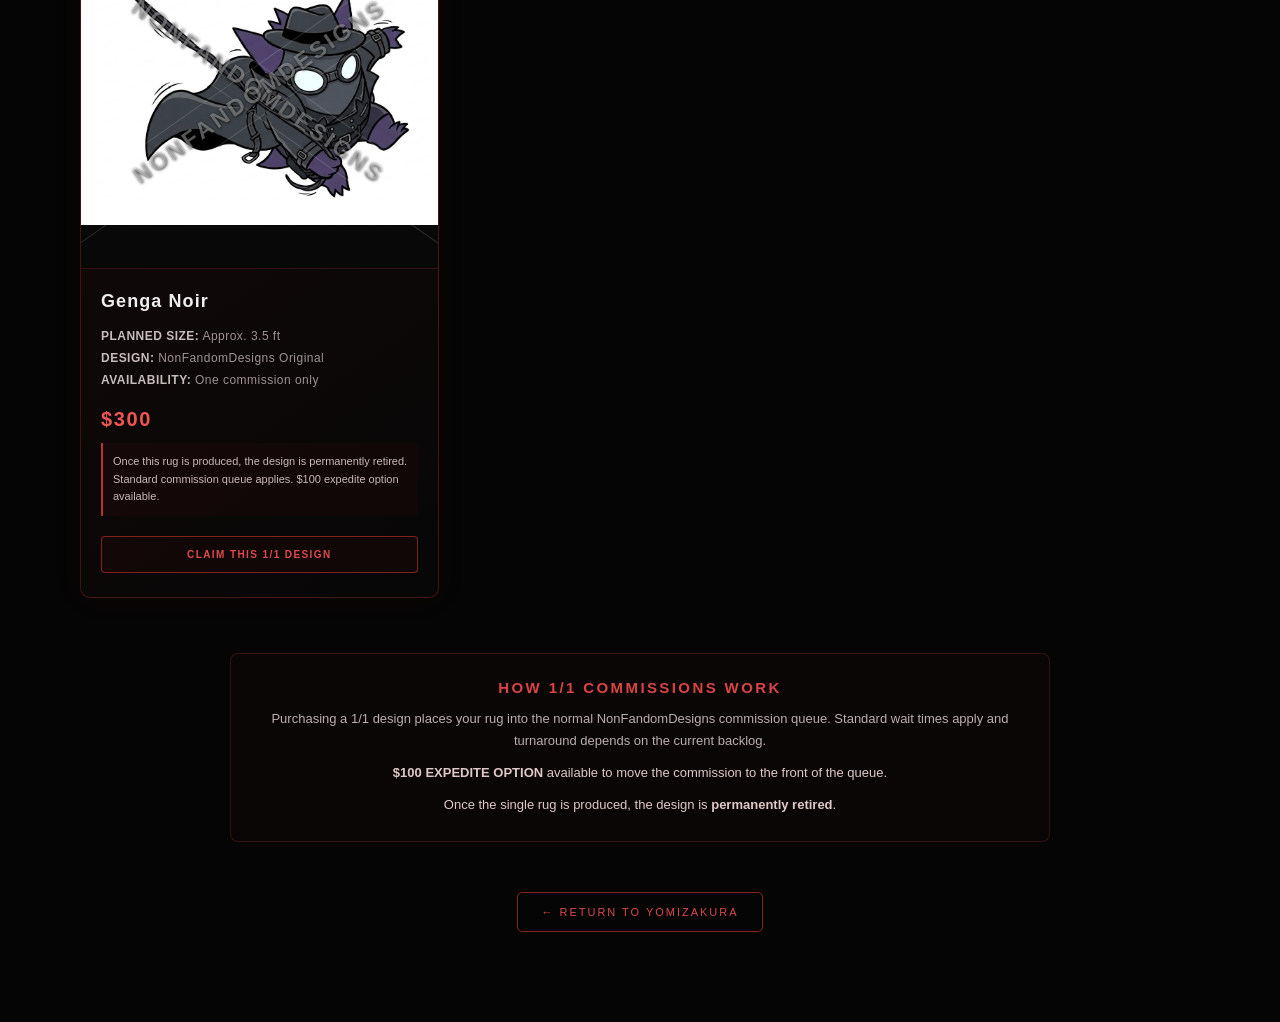
==== commit 4d11ea82: "Modify rug listings and shipping text Updated rug details and shipping information in available.html" ====
--- a/available.html
+++ b/available.html
@@ -648,8 +648,7 @@
 </p>
 
 <p class="shipping">
-  <strong>$20 U.S. SHIPPING</strong> · Tracking included.<br>
-  International shipping is calculated separately.
+  <strong>$20 SHIPPING</strong>
 </p>
 
 </section>
@@ -685,7 +684,7 @@
 
     <div class="mysteryPrice">$70</div>
 
-    <p>$20 U.S. shipping</p>
+    <p>$20 shipping</p>
 
     <a class="claimButton" href="contact.html">
       CLAIM A MYSTERY RUG
@@ -706,7 +705,7 @@
 
     <div class="mysteryPrice">$125</div>
 
-    <p>$20 U.S. shipping</p>
+    <p>$20 shipping</p>
 
     <a class="claimButton" href="contact.html">
       CLAIM A MYSTERY RUG
@@ -786,103 +785,10 @@
 const availableRugs = [
 
   {
-    name: "Torch Kimono",
-    size: "Approx. 3.8 ft",
-    price: "$250",
-    image: "72771E95-07CA-4BA4-B25C-8982A76D9C2B.jpeg"
-  },
-
-  {
-    name: "Halloween Pooh",
-    size: "Approx. 3 ft",
-    price: "$215",
-    image: "FullSizeRender.jpg"
-  },
-
-  {
-    name: "Pool Kimono",
-    size: "Approx. 2.9 ft",
-    price: "$185",
-    image: "IMG_0782.jpg",
-    note: "Bundle Pool Kimono + Wolver Kimono together for $350."
-  },
-
-  {
-    name: "Wolver Kimono",
-    size: "Approx. 2.9 ft",
-    price: "$185",
-    image: "IMG_0877.jpg",
-    note: "Bundle Pool Kimono + Wolver Kimono together for $350."
-  },
-
-  {
-    name: "Reindeer Venom",
-    size: "Approx. 3.9 ft",
-    price: "$175",
-    image: "IMG_1322.jpg"
-  },
-
-  {
-    name: "Snake Mic Mouse",
-    size: "Approx. 3 ft",
-    price: "$150",
-    image: "IMG_1582.jpg"
-  },
-
-  {
-    name: "Kimono Mickee",
-    size: "Approx. 2.5 ft",
-    price: "$115",
-    image: "IMG_1681.jpg"
-  },
-
-  {
-    name: "Donald-Psy",
-    size: "Approx. 2.5 ft",
-    price: "$135",
-    image: "IMG_2503.jpg"
-  },
-
-  {
     name: "Halloween Bulby",
     size: "Approx. 2 ft",
     price: "$105",
-    image: "IMG_3270.jpeg"
-  },
-
-  {
-    name: "Pink Domo",
-    size: "Approx. 2 ft",
-    price: "$65",
-    image: "IMG_4901.jpg"
-  },
-
-  {
-    name: "Dorae Kimono",
-    size: "Approx. 2 ft",
-    price: "$70",
-    image: "IMG_5631.jpg"
-  },
-
-  {
-    name: "Buu Kimono",
-    size: "Approx. 2 ft",
-    price: "$60",
-    image: "IMG_5837.jpg"
-  },
-
-  {
-    name: "StichyPOOh",
-    size: "Approx. 3 ft",
-    price: "$95",
-    image: "IMG_6276.jpg"
-  },
-
-  {
-    name: "Japan Cherryblossom",
-    size: "Approx. 2.5 ft",
-    price: "$55",
-    image: "IMG_6370.jpeg"
+    image: "IMG_1681.jpg"
   },
 
   {
@@ -890,20 +796,148 @@
     size: "Approx. 4 ft",
     oldPrice: "$200",
     price: "$150",
-    image: "IMG_6682.jpg",
-    secondImage: "IMG_7028.jpg",
+    image: "IMG_9060.jpg",
+    secondImage: "IMG_9086.jpg",
     sale: true,
     note: "SALE · Includes normal-light and UV / blacklight view."
   },
 
   {
-    name: "Error Hallowen Baymxx",
+    name: "Buu Kimono",
+    size: "Approx. 2 ft",
+    price: "$60",
+    image: "72771E95-07CA-4BA4-B25C-8982A76D9C2B.jpeg"
+  },
+
+  {
+    name: "Dear Venom",
+    size: "Approx. 3.9 ft",
+    price: "$175",
+    image: "IMG_2503.jpg"
+  },
+
+  {
+    name: "Ultra Homer",
+    size: "Approx. 4 ft",
+    price: "$200",
+    image: "FullSizeRender.jpg"
+  },
+
+  {
+    name: "Error Halloween Baymxx",
     size: "Approx. 3 ft",
     oldPrice: "$125",
     price: "$60",
-    image: "IMG_7359.jpg",
+    image: "IMG_9587.jpg",
     sale: true,
     note: "Discounted due to a white color error in the finished rug."
+  },
+
+  {
+    name: "Halloween Pooh",
+    size: "Approx. 3 ft",
+    price: "$215",
+    image: "IMG_9556.jpg"
+  },
+
+  {
+    name: "Pink Domo",
+    size: "Approx. 2 ft",
+    price: "$65",
+    image: "IMG_1582.jpg"
+  },
+
+  {
+    name: "Dorae Kimono",
+    size: "Approx. 2 ft",
+    price: "$70",
+    image: "IMG_1322.jpg"
+  },
+
+  {
+    name: "Pool Kimono",
+    size: "Approx. 2.9 ft",
+    price: "$185",
+    image: "IMG_6682.jpg",
+    note: "Bundle Pool Kimono + Wolver Kimono together for $350."
+  },
+
+  {
+    name: "Wolver Kimono",
+    size: "Approx. 2.9 ft",
+    price: "$185",
+    image: "IMG_5837.jpg",
+    note: "Bundle Pool Kimono + Wolver Kimono together for $350."
+  },
+
+  {
+    name: "Stitchy Poo",
+    size: "Approx. 3 ft",
+    price: "$95",
+    image: "IMG_5631.jpg"
+  },
+
+  {
+    name: "Sumo Gorgon",
+    size: "Approx. 3 ft",
+    price: "$215",
+    image: "IMG_4901.jpg"
+  },
+
+  {
+    name: "Mewtwo Noir",
+    size: "Approx. 3.5 ft",
+    price: "$225",
+    image: "IMG_0877.jpg"
+  },
+
+  {
+    name: "Snake Mickey",
+    size: "Approx. 3 ft",
+    price: "$150",
+    image: "IMG_9630.jpg"
+  },
+
+  {
+    name: "Kimono Mickey",
+    size: "Approx. 2.5 ft",
+    price: "$115",
+    image: "IMG_3270.jpeg"
+  },
+
+  {
+    name: "Donald Sai",
+    size: "Approx. 2.5 ft",
+    price: "$135",
+    image: "IMG_6276.jpg"
+  },
+
+  {
+    name: "Hannya Genga Sword",
+    size: "Approx. 3.5 ft",
+    price: "$175",
+    image: "IMG_7359.jpg"
+  },
+
+  {
+    name: "Karate Groot",
+    size: "Approx. 3.5 ft",
+    price: "$250",
+    image: "IMG_6370.jpeg"
+  },
+
+  {
+    name: "Torch Kimono",
+    size: "Approx. 3.8 ft",
+    price: "$250",
+    image: "IMG_7028.jpg"
+  },
+
+  {
+    name: "Japan Cherryblossom",
+    size: "Approx. 2.5 ft",
+    price: "$55",
+    image: "IMG_0782.jpg"
   }
 
 ];
@@ -916,46 +950,11 @@
 const oneOfOneDesigns = [
 
   {
-    name: "Mew2 Samurai",
-    size: "Approx. 3.5 ft",
-    price: "$300",
-    image: "IMG_0442.PNG"
-  },
-
-  {
-    name: "Mew-Samurai",
-    size: "Approx. 3 ft",
-    price: "$250",
-    image: "IMG_0650.JPG"
-  },
-
-  {
     name: "Punk Spido Samurai",
     size: "Approx. 4 ft",
     price: "$350",
-    image: "IMG_1693.PNG",
+    image: "IMG_0442.PNG",
     note: "Highly detailed original design."
-  },
-
-  {
-    name: "Diddy Samurai",
-    size: "Approx. 3.5 ft",
-    price: "$300",
-    image: "IMG_2534.PNG"
-  },
-
-  {
-    name: "Genga-Sumo",
-    size: "Approx. 3 ft",
-    price: "$250",
-    image: "IMG_4516.JPG"
-  },
-
-  {
-    name: "TangaSword",
-    size: "Approx. 3 ft",
-    price: "$250",
-    image: "IMG_4617.jpg"
   },
 
   {
@@ -966,6 +965,21 @@
   },
 
   {
+    name: "Genga Kimono UV",
+    size: "Approx. 3.5 ft",
+    price: "$300",
+    image: "IMG_8317.JPG",
+    note: "UV reflective / blacklight-reactive design."
+  },
+
+  {
+    name: "Sumo Genga",
+    size: "Approx. 3 ft",
+    price: "$250",
+    image: "IMG_0650.JPG"
+  },
+
+  {
     name: "Ninja Genga",
     size: "Approx. 3 ft",
     price: "$250",
@@ -973,17 +987,38 @@
   },
 
   {
-    name: "Maro Cherry Bone",
+    name: "Samurai Diddy",
+    size: "Approx. 3.5 ft",
+    price: "$300",
+    image: "IMG_1693.PNG"
+  },
+
+  {
+    name: "Maro Bone",
     size: "Approx. 3 ft",
     price: "$250",
     image: "IMG_4695.JPG"
   },
 
   {
-    name: "Grow Foo Dog",
+    name: "Mewtwo Samurai",
+    size: "Approx. 3.5 ft",
+    price: "$300",
+    image: "IMG_2534.PNG"
+  },
+
+  {
+    name: "Growlithe Fu Dog",
     size: "Approx. 3.5 ft",
     price: "$350",
     image: "IMG_5682.PNG"
+  },
+
+  {
+    name: "Samurai Mew",
+    size: "Approx. 3 ft",
+    price: "$250",
+    image: "IMG_4516.JPG"
   },
 
   {
@@ -994,18 +1029,17 @@
   },
 
   {
+    name: "Tanja Sword",
+    size: "Approx. 3 ft",
+    price: "$250",
+    image: "IMG_4617.jpg"
+  },
+
+  {
     name: "Genga Noir",
     size: "Approx. 3.5 ft",
     price: "$300",
     image: "IMG_7287.jpg"
-  },
-
-  {
-    name: "Pink UV GengaSword",
-    size: "Approx. 3.5 ft",
-    price: "$300",
-    image: "IMG_8317.JPG",
-    note: "UV reflective / blacklight-reactive design."
   }
 
 ];
@@ -1065,7 +1099,7 @@
       <div class="rugDetails">
         <strong>SIZE:</strong> ${rug.size}<br>
         <strong>HANDMADE:</strong> NonFandomDesigns<br>
-        <strong>SHIPPING:</strong> $20 U.S.
+        <strong>SHIPPING:</strong> $20
       </div>
 
       <div class="rugPrice">
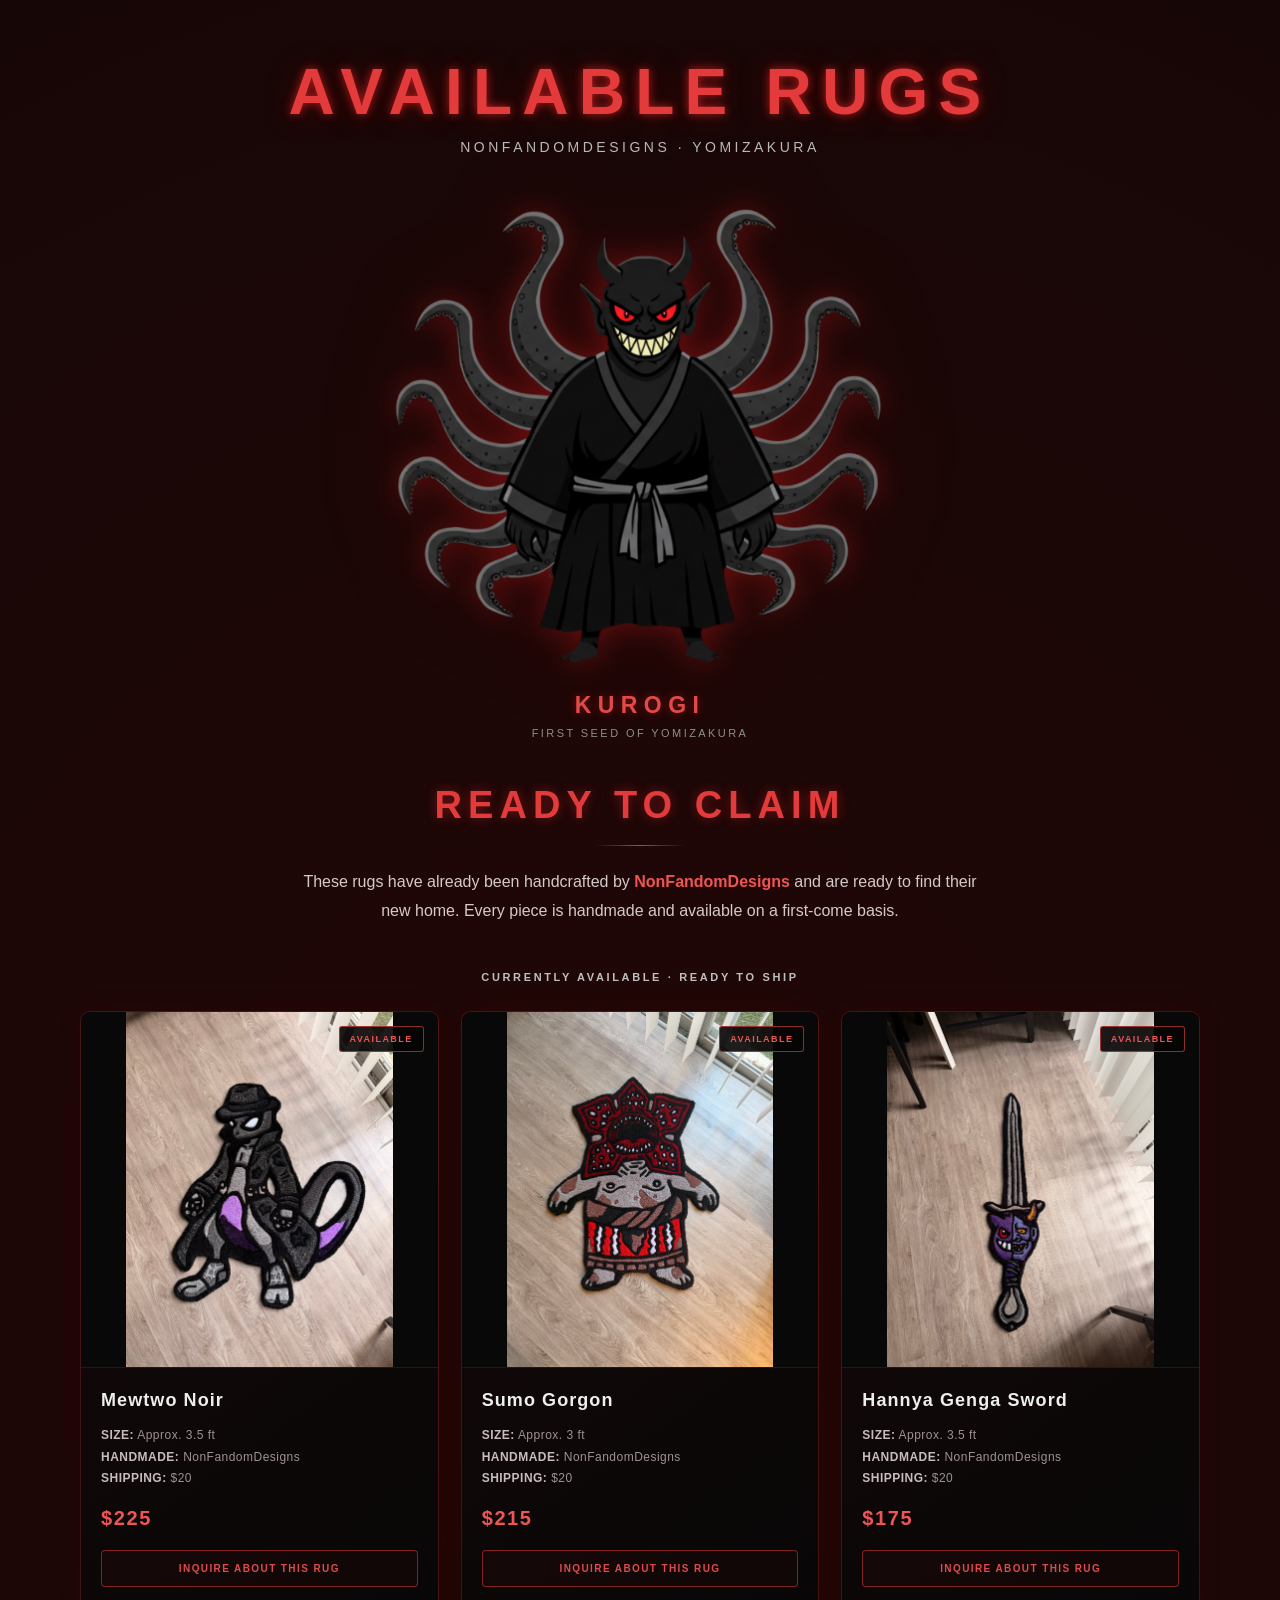
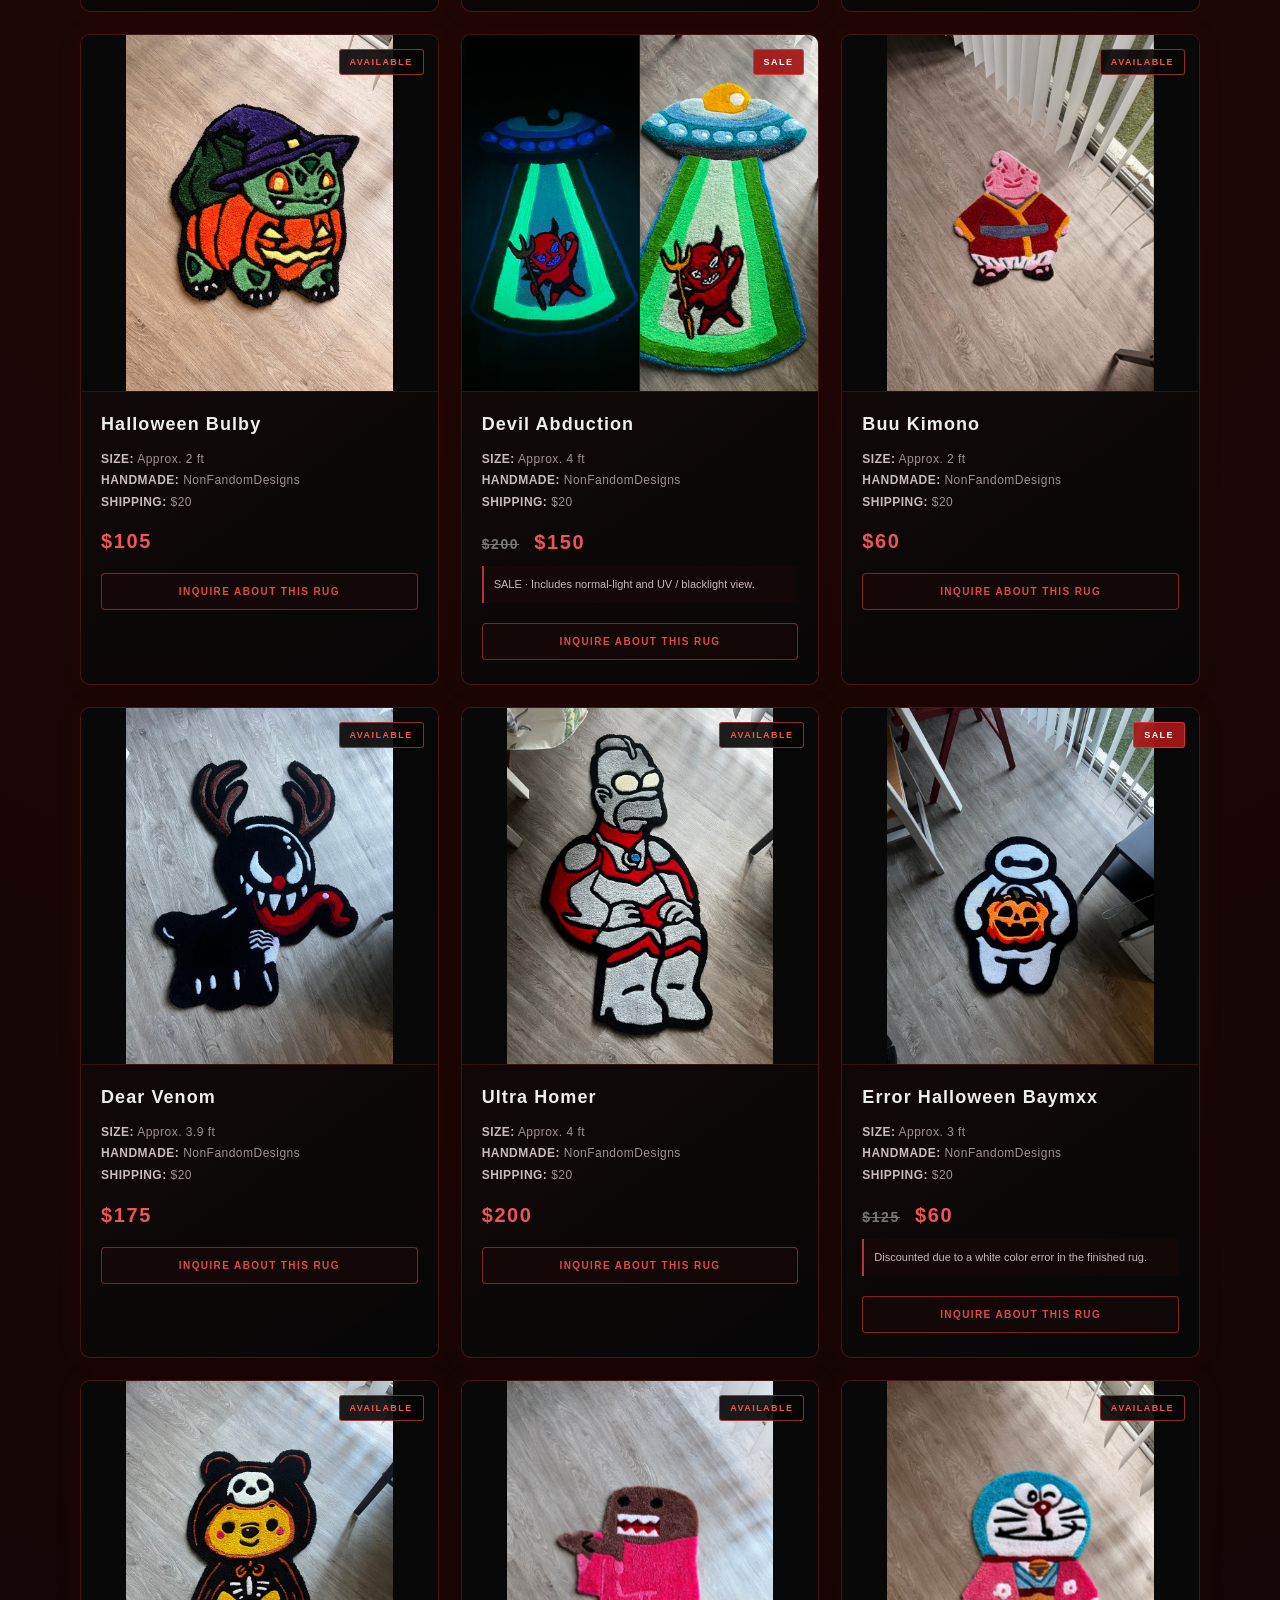
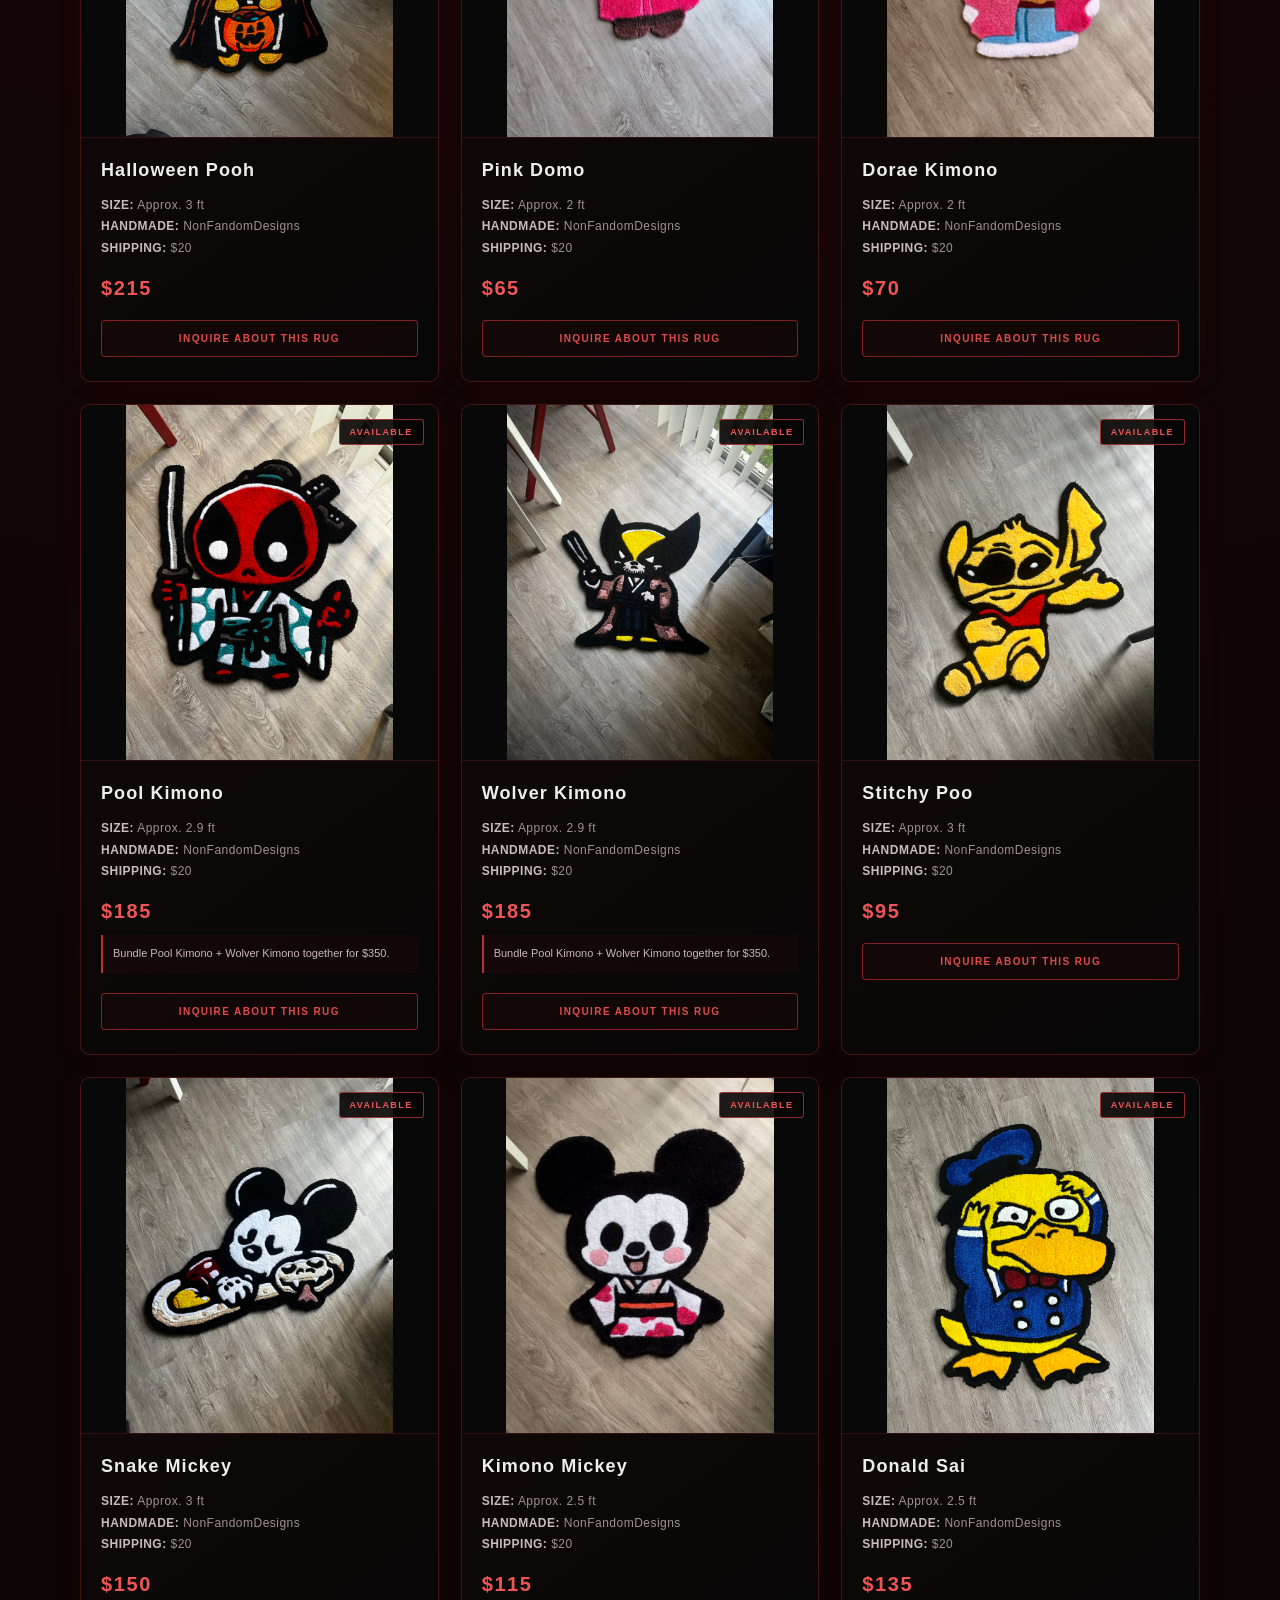
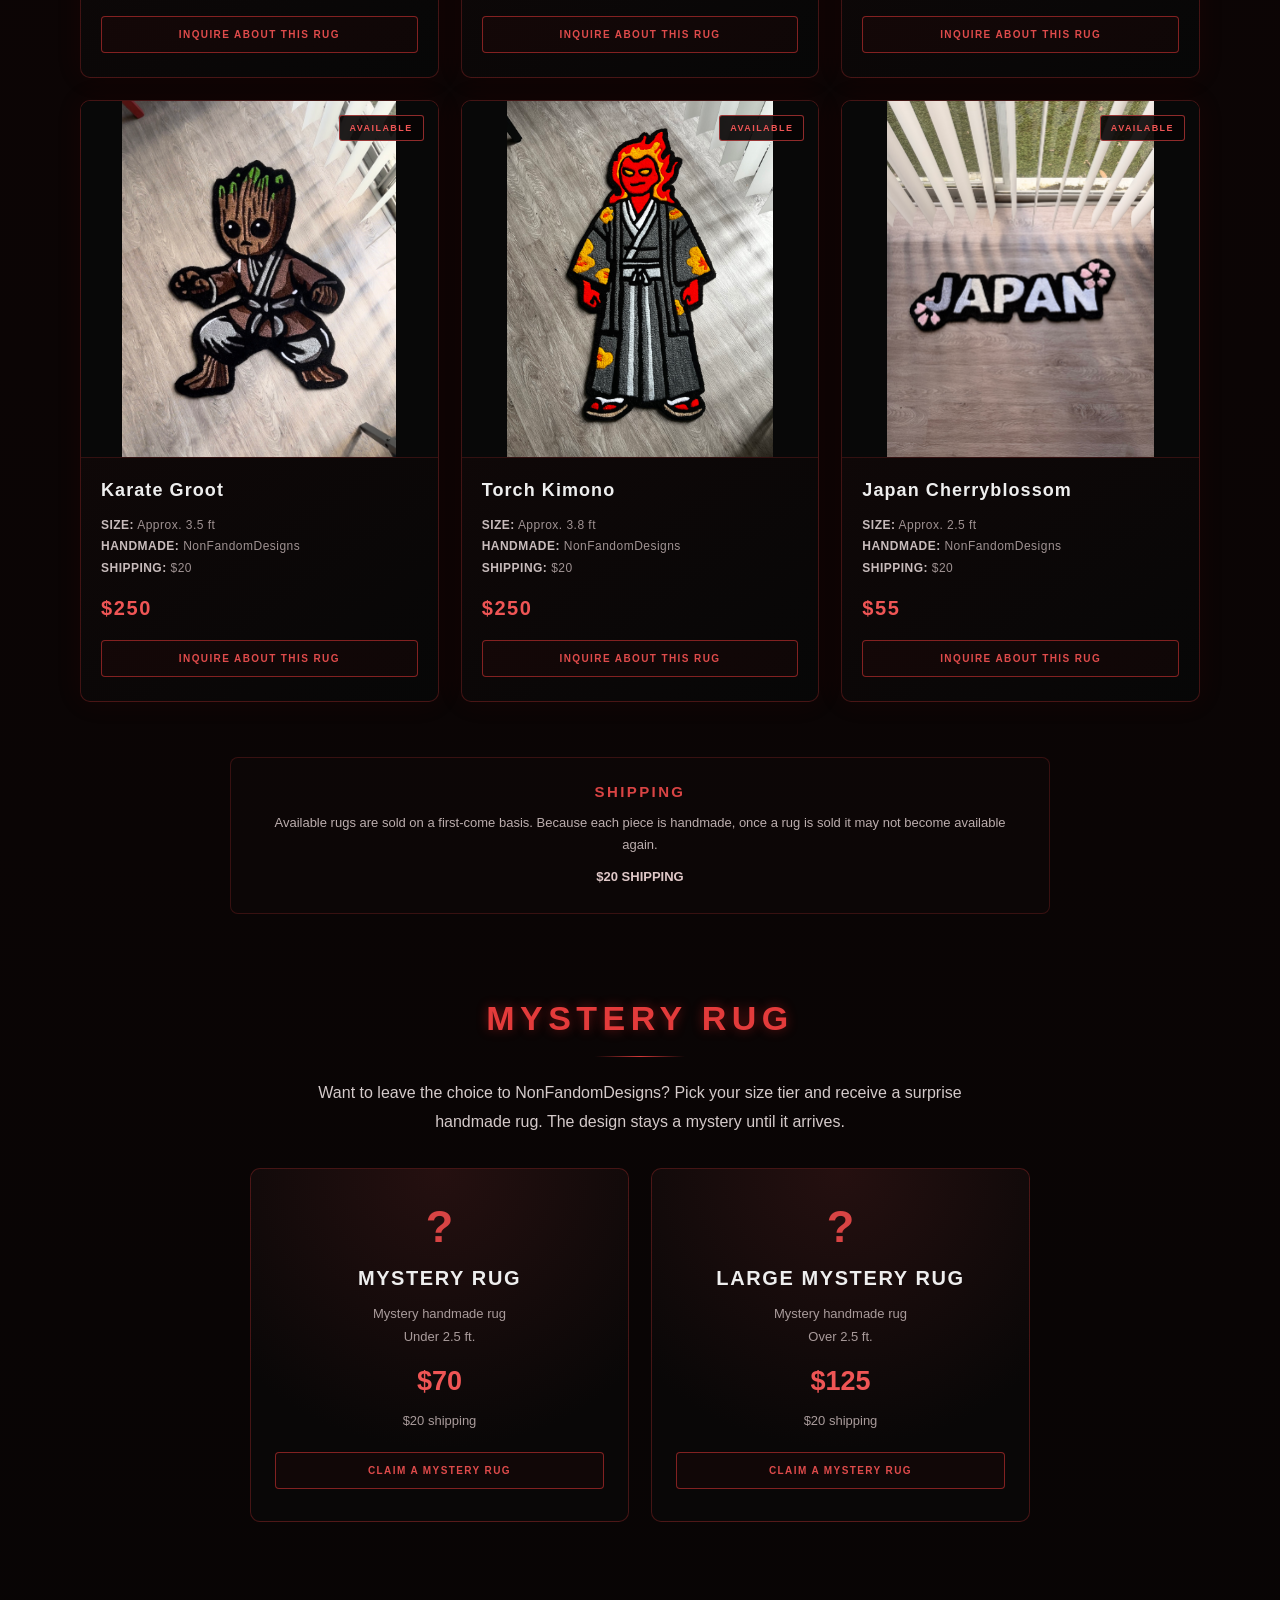
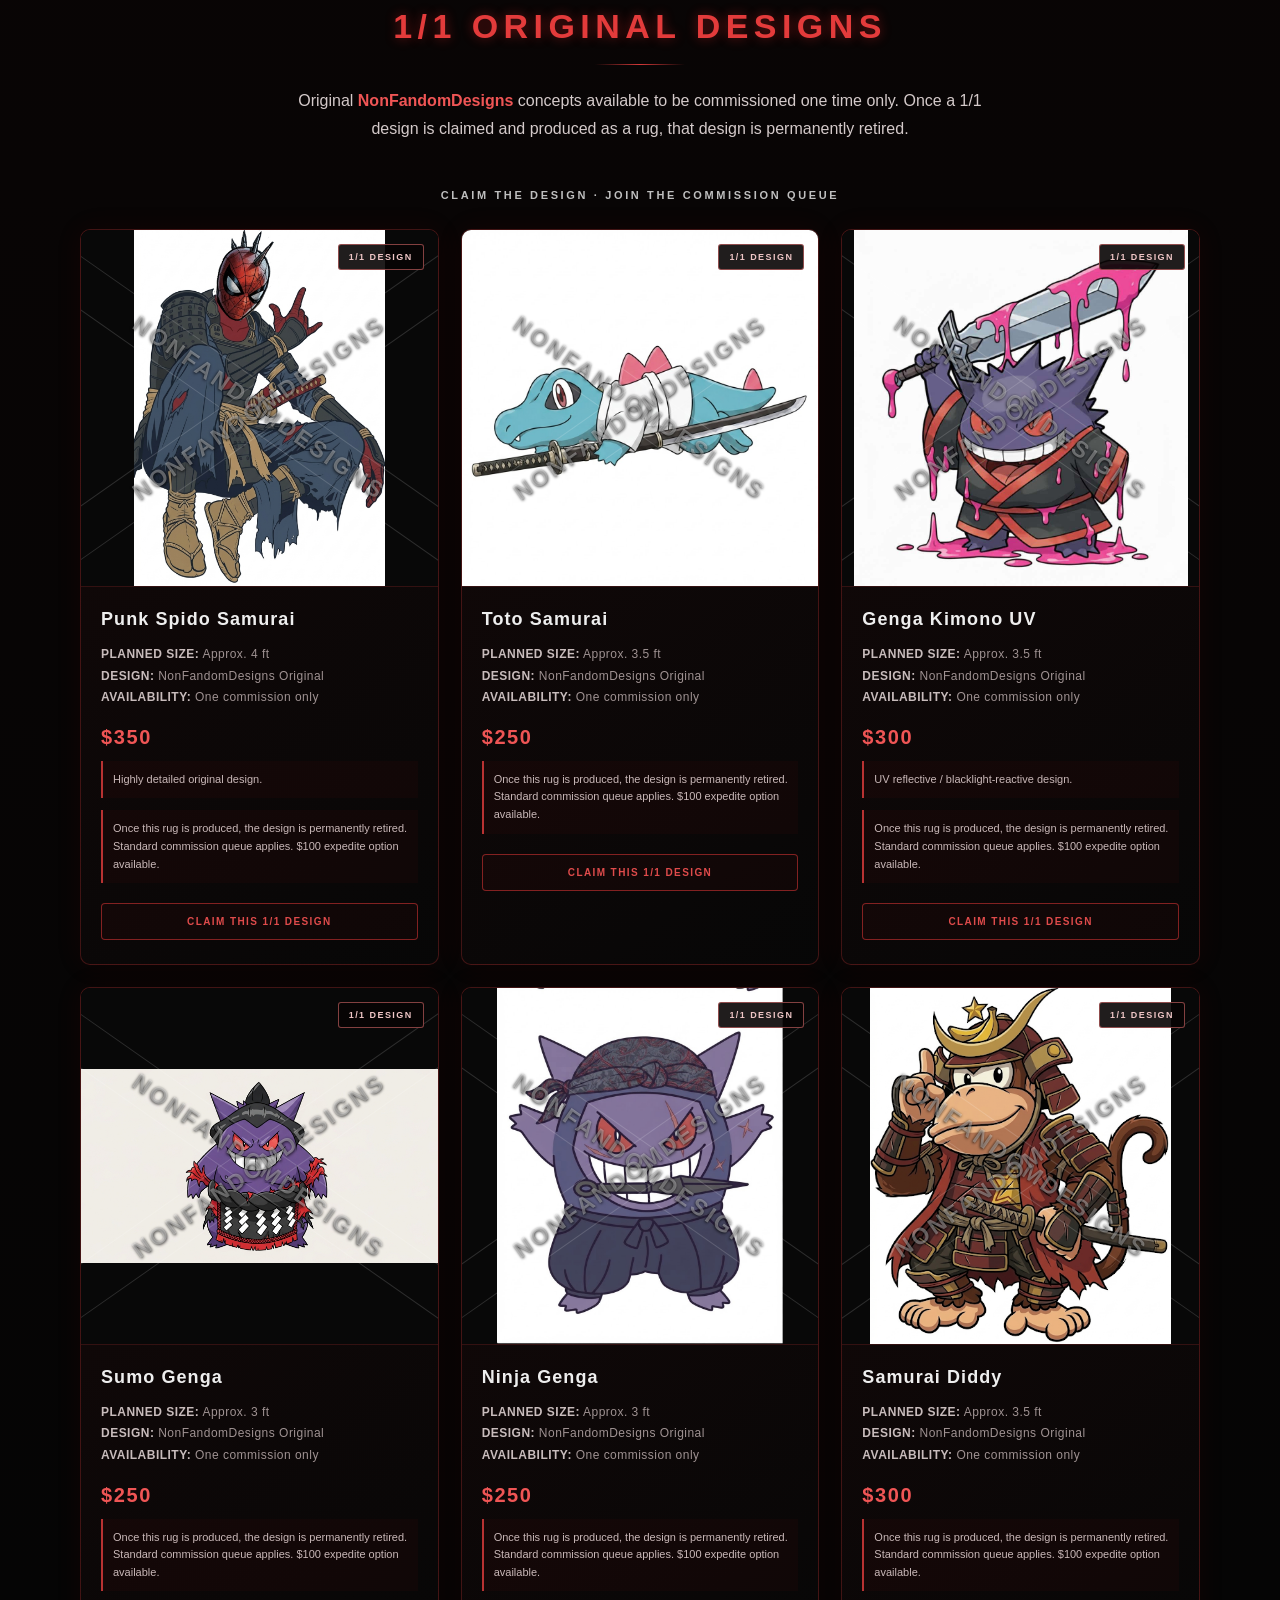
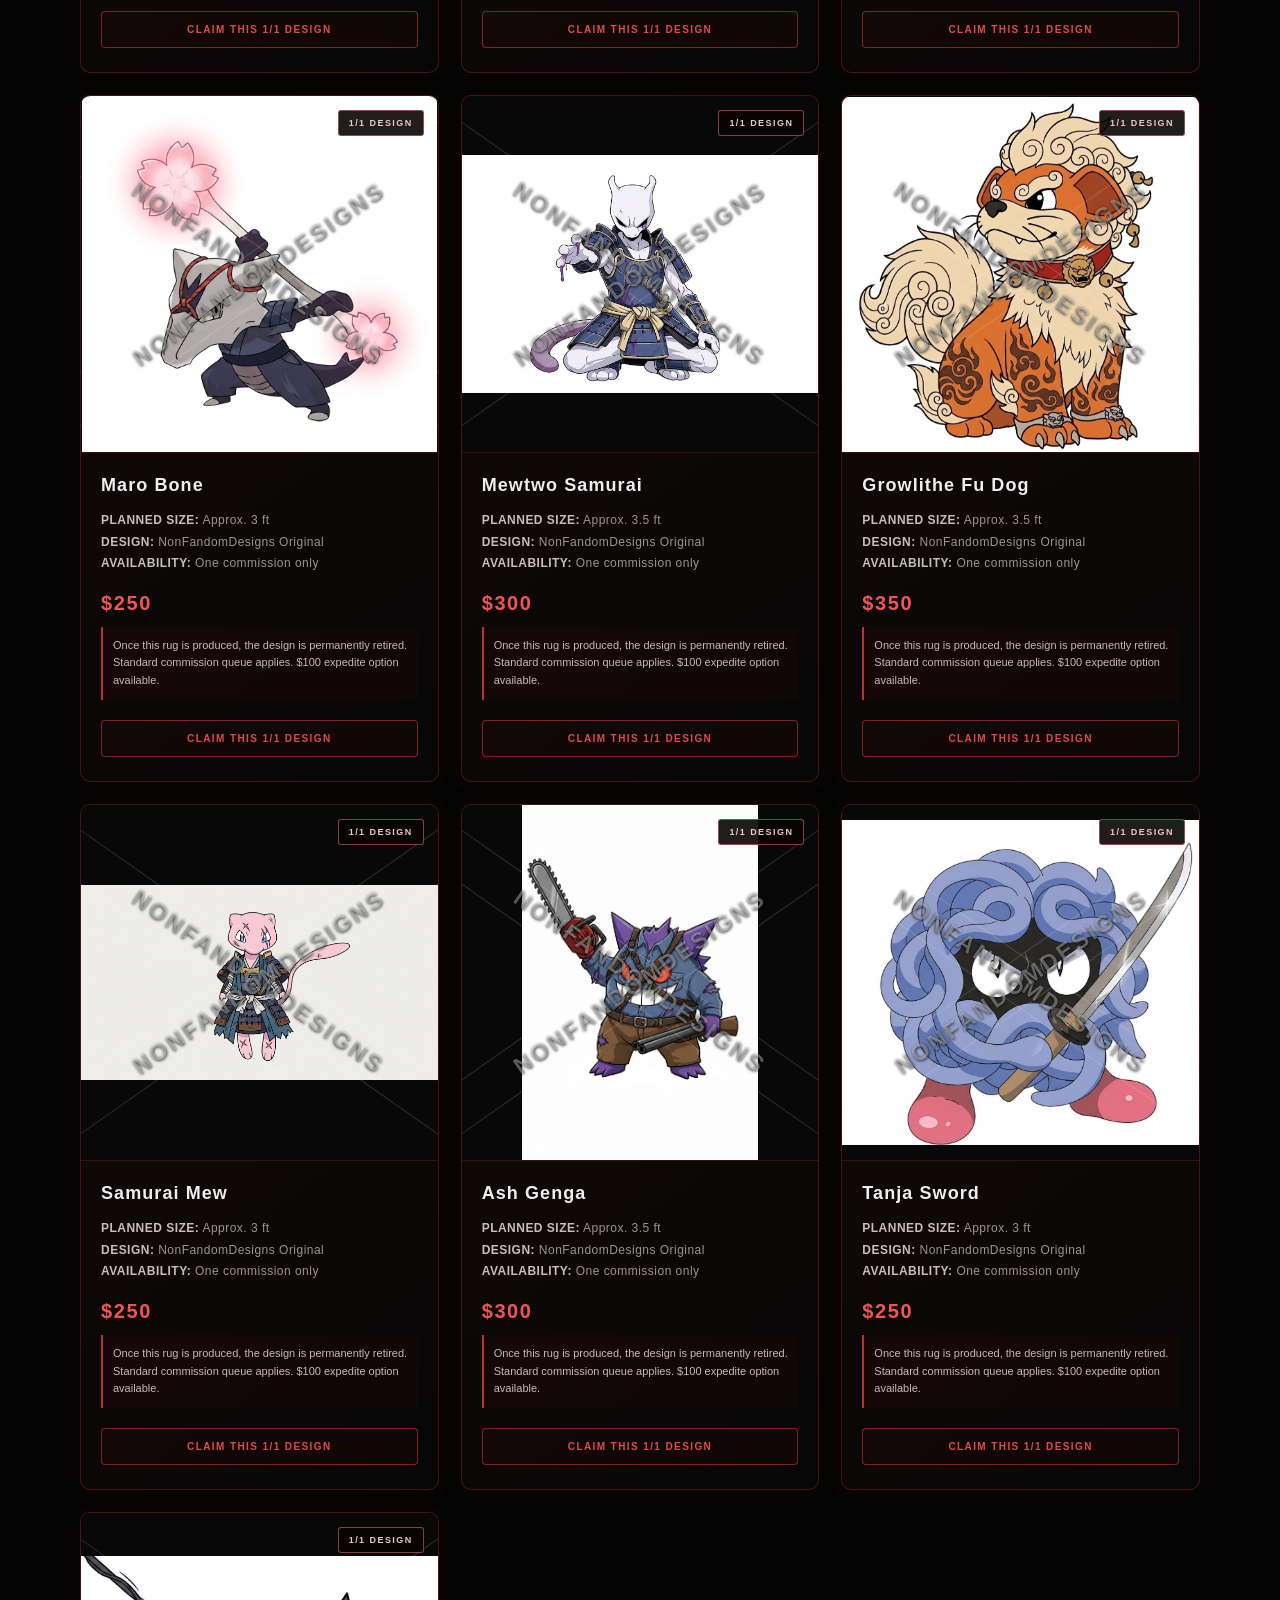
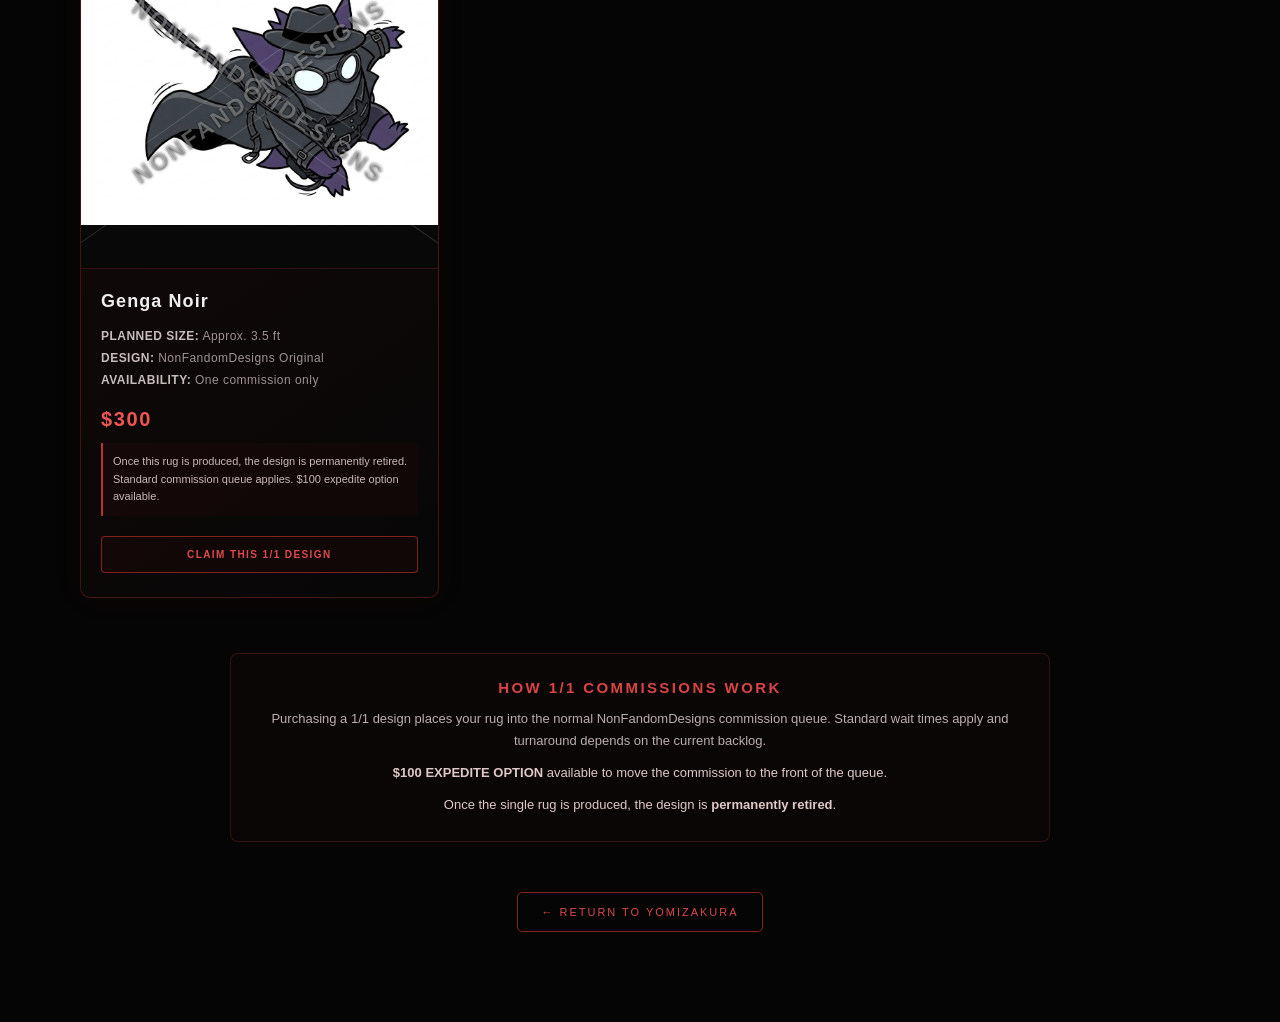
==== commit b30c7783: "Update availableRugs list with new entries Removed duplicate rug entries and added new rugs." ====
--- a/available.html
+++ b/available.html
@@ -784,6 +784,30 @@
 
 const availableRugs = [
 
+  /* 1 */
+  {
+    name: "Mewtwo Noir",
+    size: "Approx. 3.5 ft",
+    price: "$225",
+    image: "IMG_0877.jpg"
+  },
+
+  /* 2 */
+  {
+    name: "Sumo Gorgon",
+    size: "Approx. 3 ft",
+    price: "$215",
+    image: "IMG_4901.jpg"
+  },
+
+  /* 3 */
+  {
+    name: "Hannya Genga Sword",
+    size: "Approx. 3.5 ft",
+    price: "$175",
+    image: "IMG_7359.jpg"
+  },
+
   {
     name: "Halloween Bulby",
     size: "Approx. 2 ft",
@@ -878,20 +902,6 @@
   },
 
   {
-    name: "Sumo Gorgon",
-    size: "Approx. 3 ft",
-    price: "$215",
-    image: "IMG_4901.jpg"
-  },
-
-  {
-    name: "Mewtwo Noir",
-    size: "Approx. 3.5 ft",
-    price: "$225",
-    image: "IMG_0877.jpg"
-  },
-
-  {
     name: "Snake Mickey",
     size: "Approx. 3 ft",
     price: "$150",
@@ -910,13 +920,6 @@
     size: "Approx. 2.5 ft",
     price: "$135",
     image: "IMG_6276.jpg"
-  },
-
-  {
-    name: "Hannya Genga Sword",
-    size: "Approx. 3.5 ft",
-    price: "$175",
-    image: "IMG_7359.jpg"
   },
 
   {
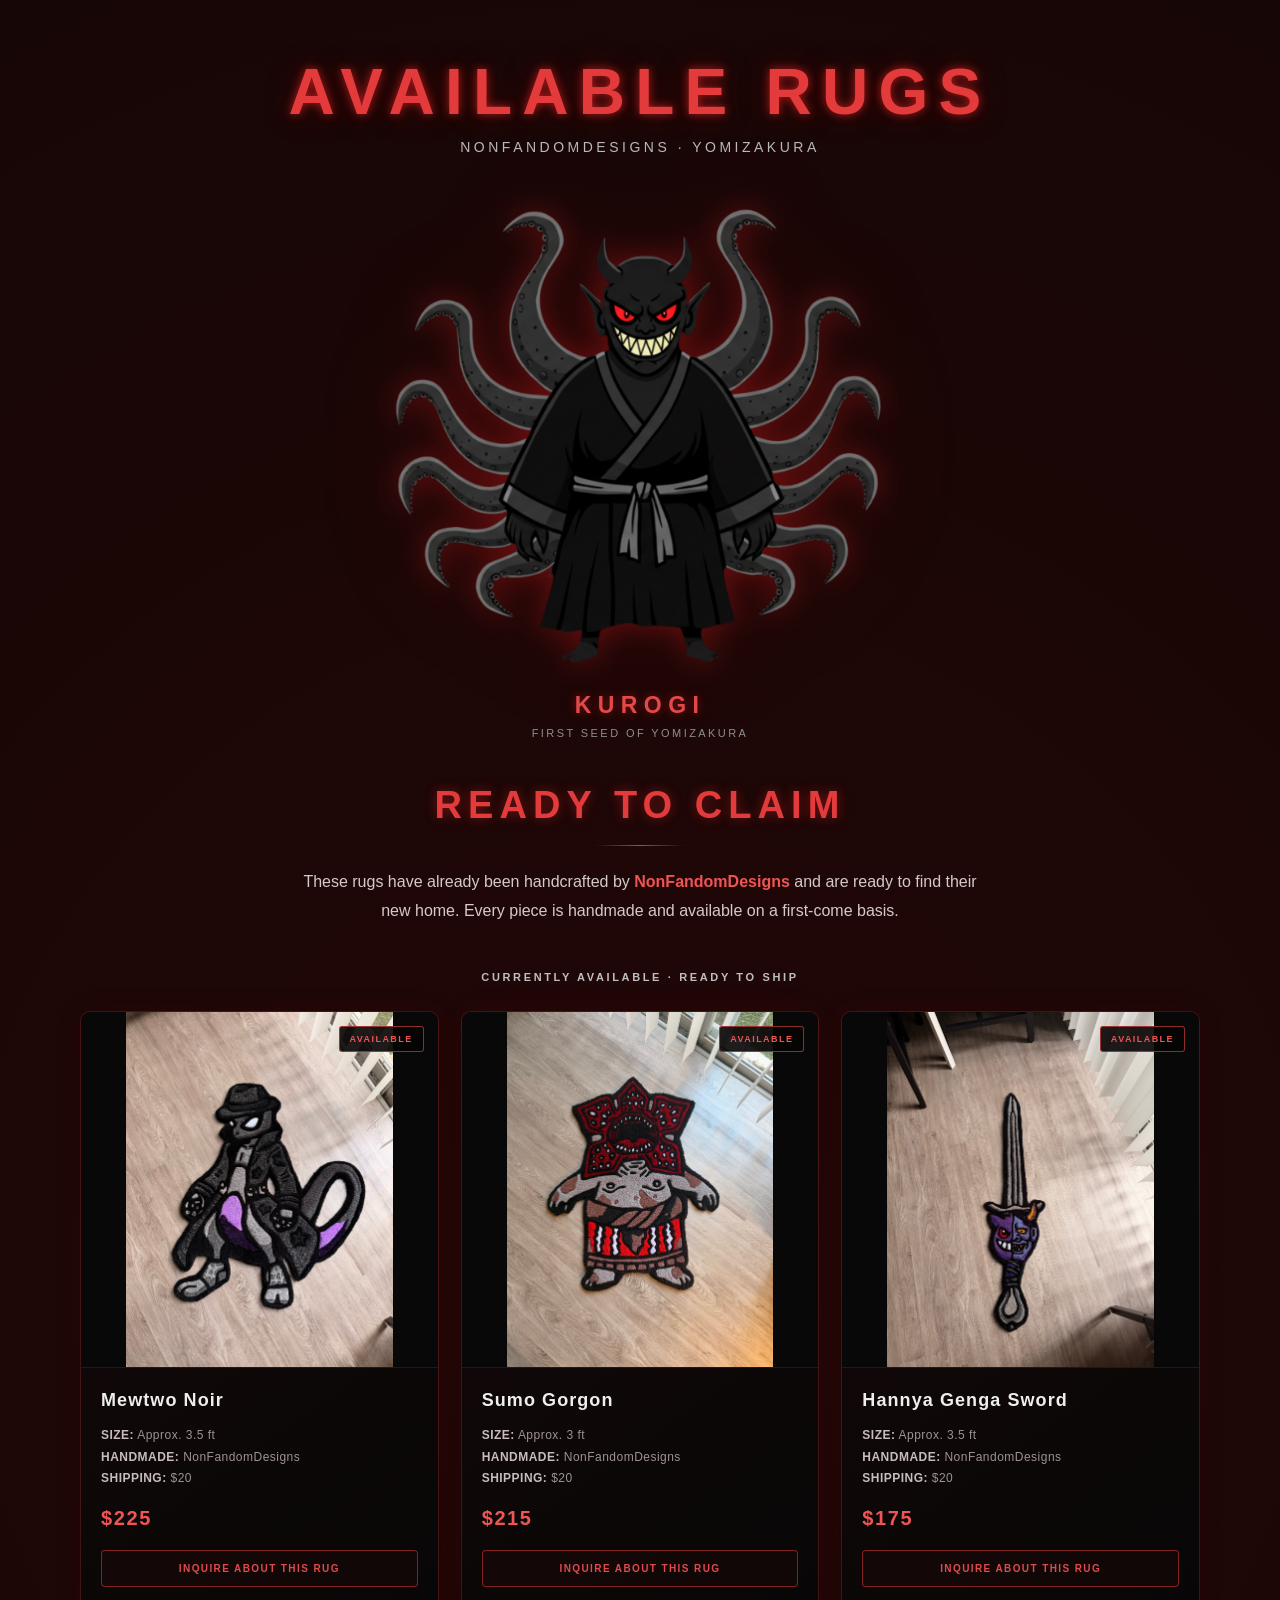
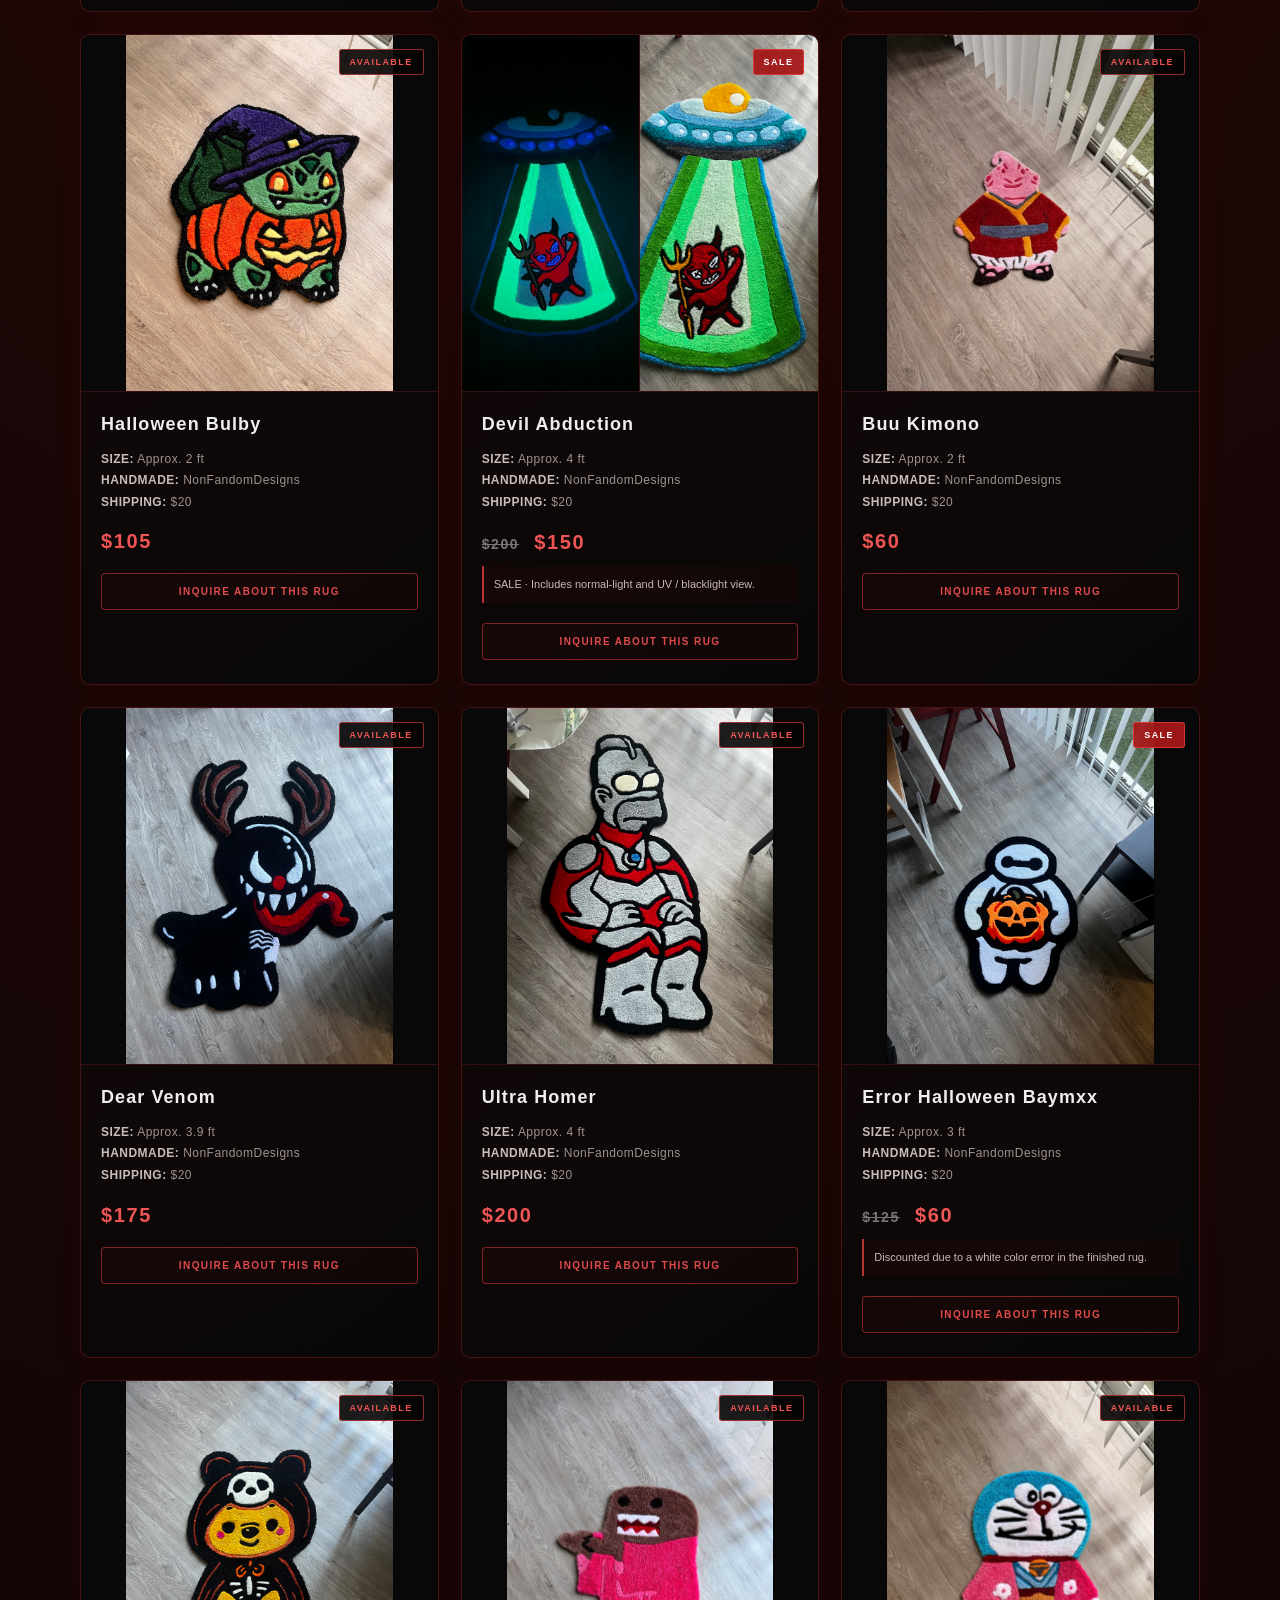
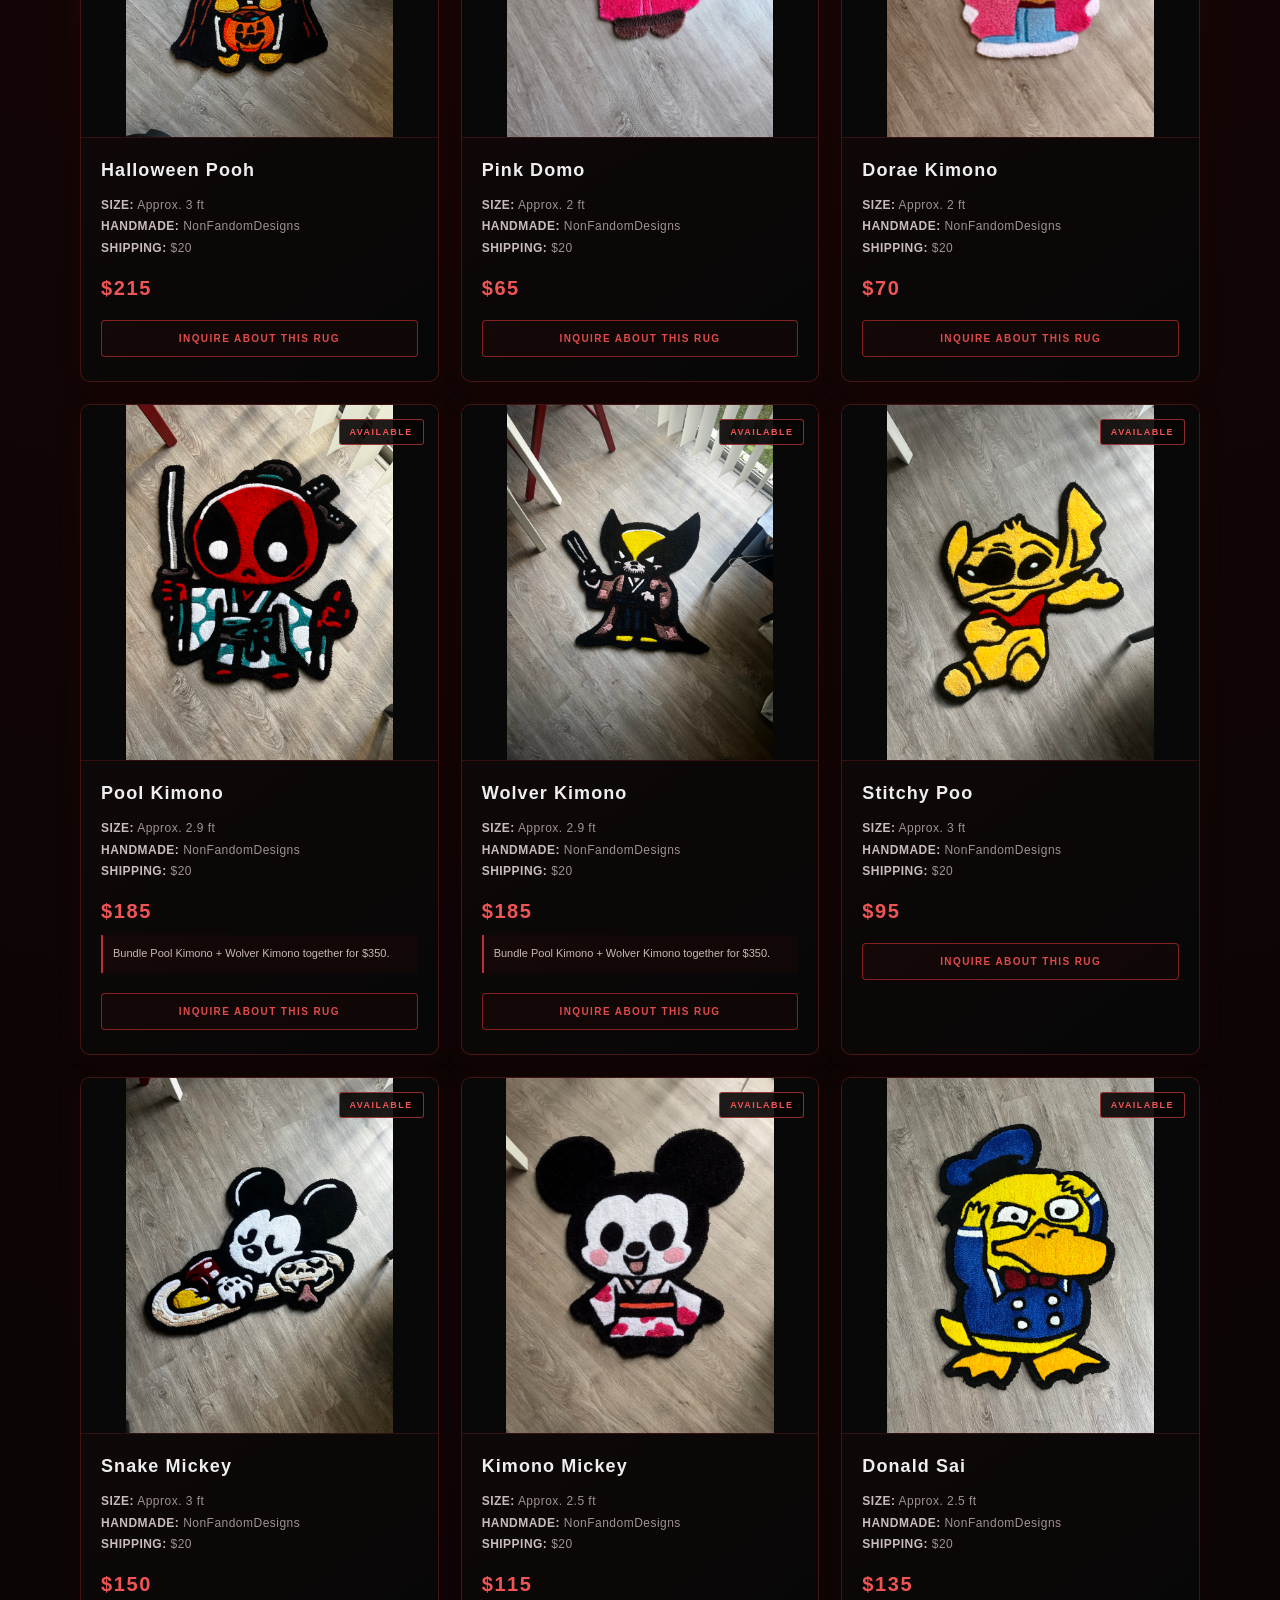
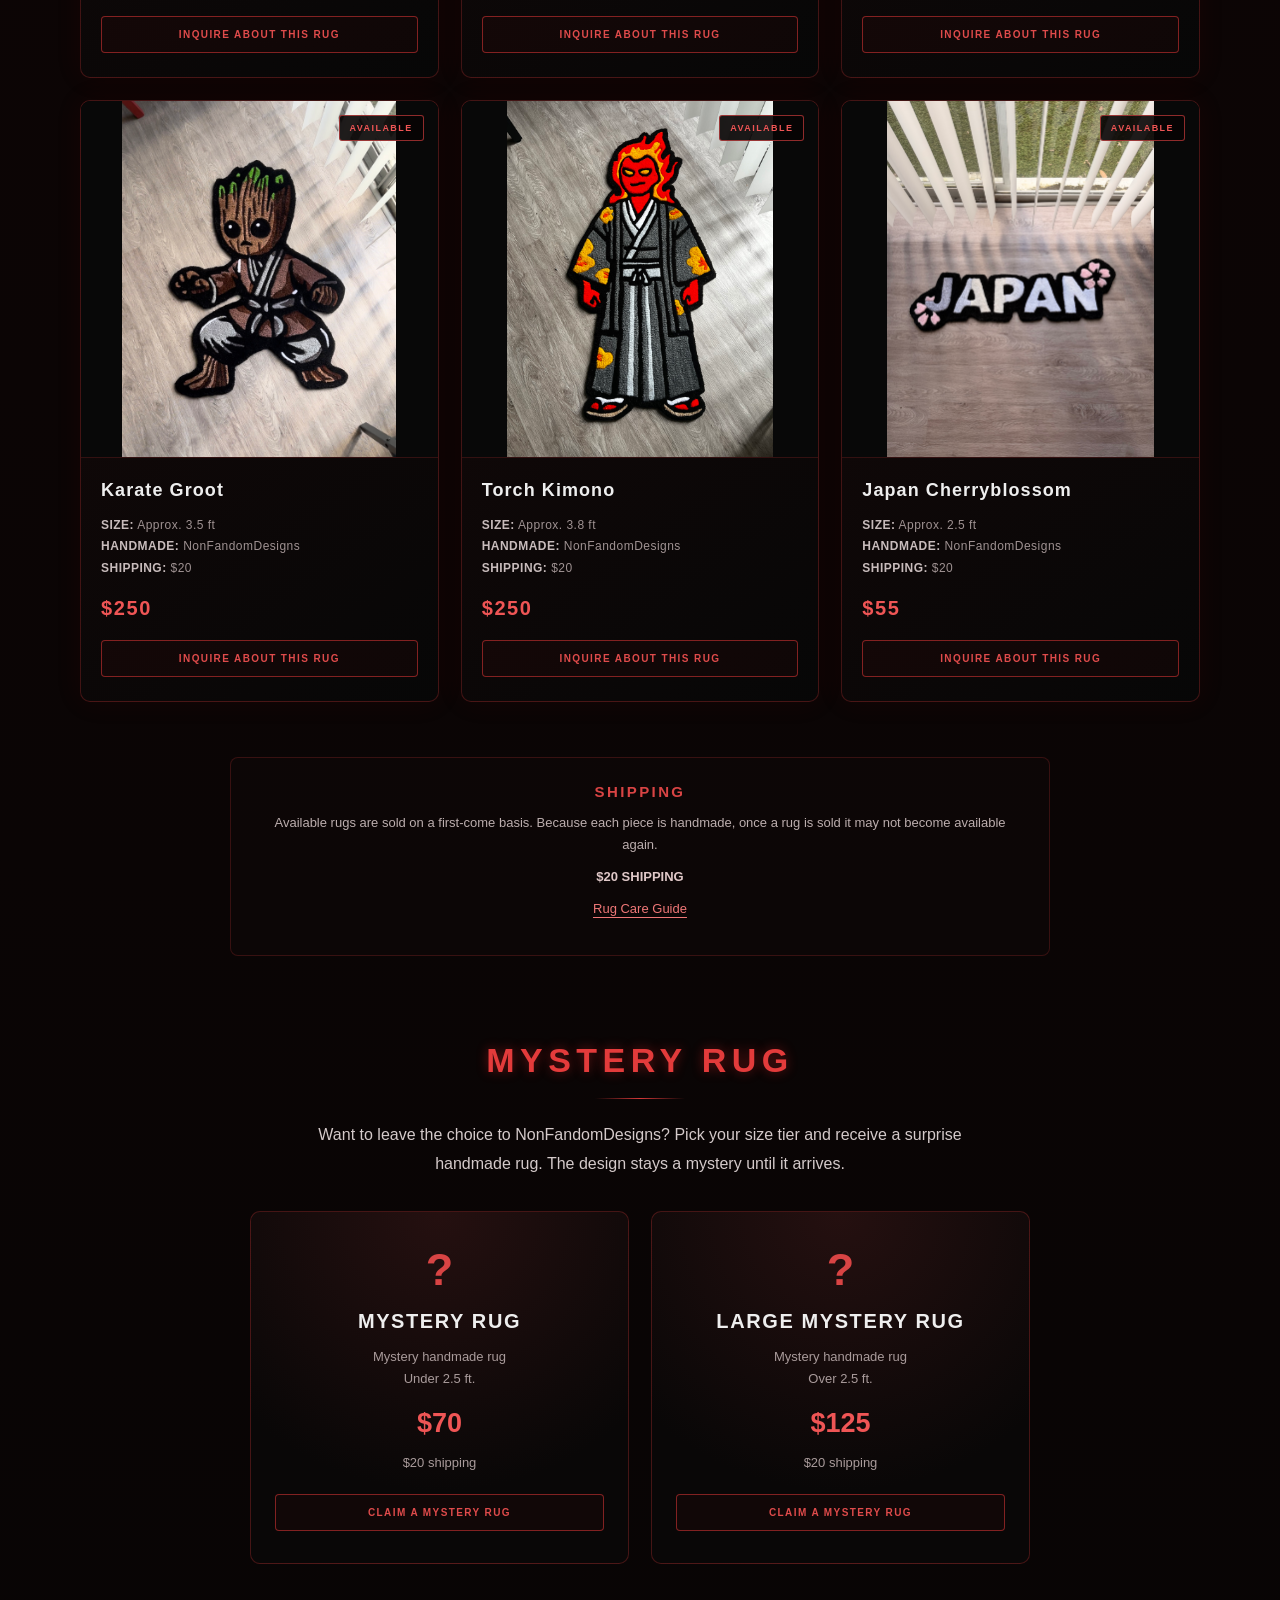
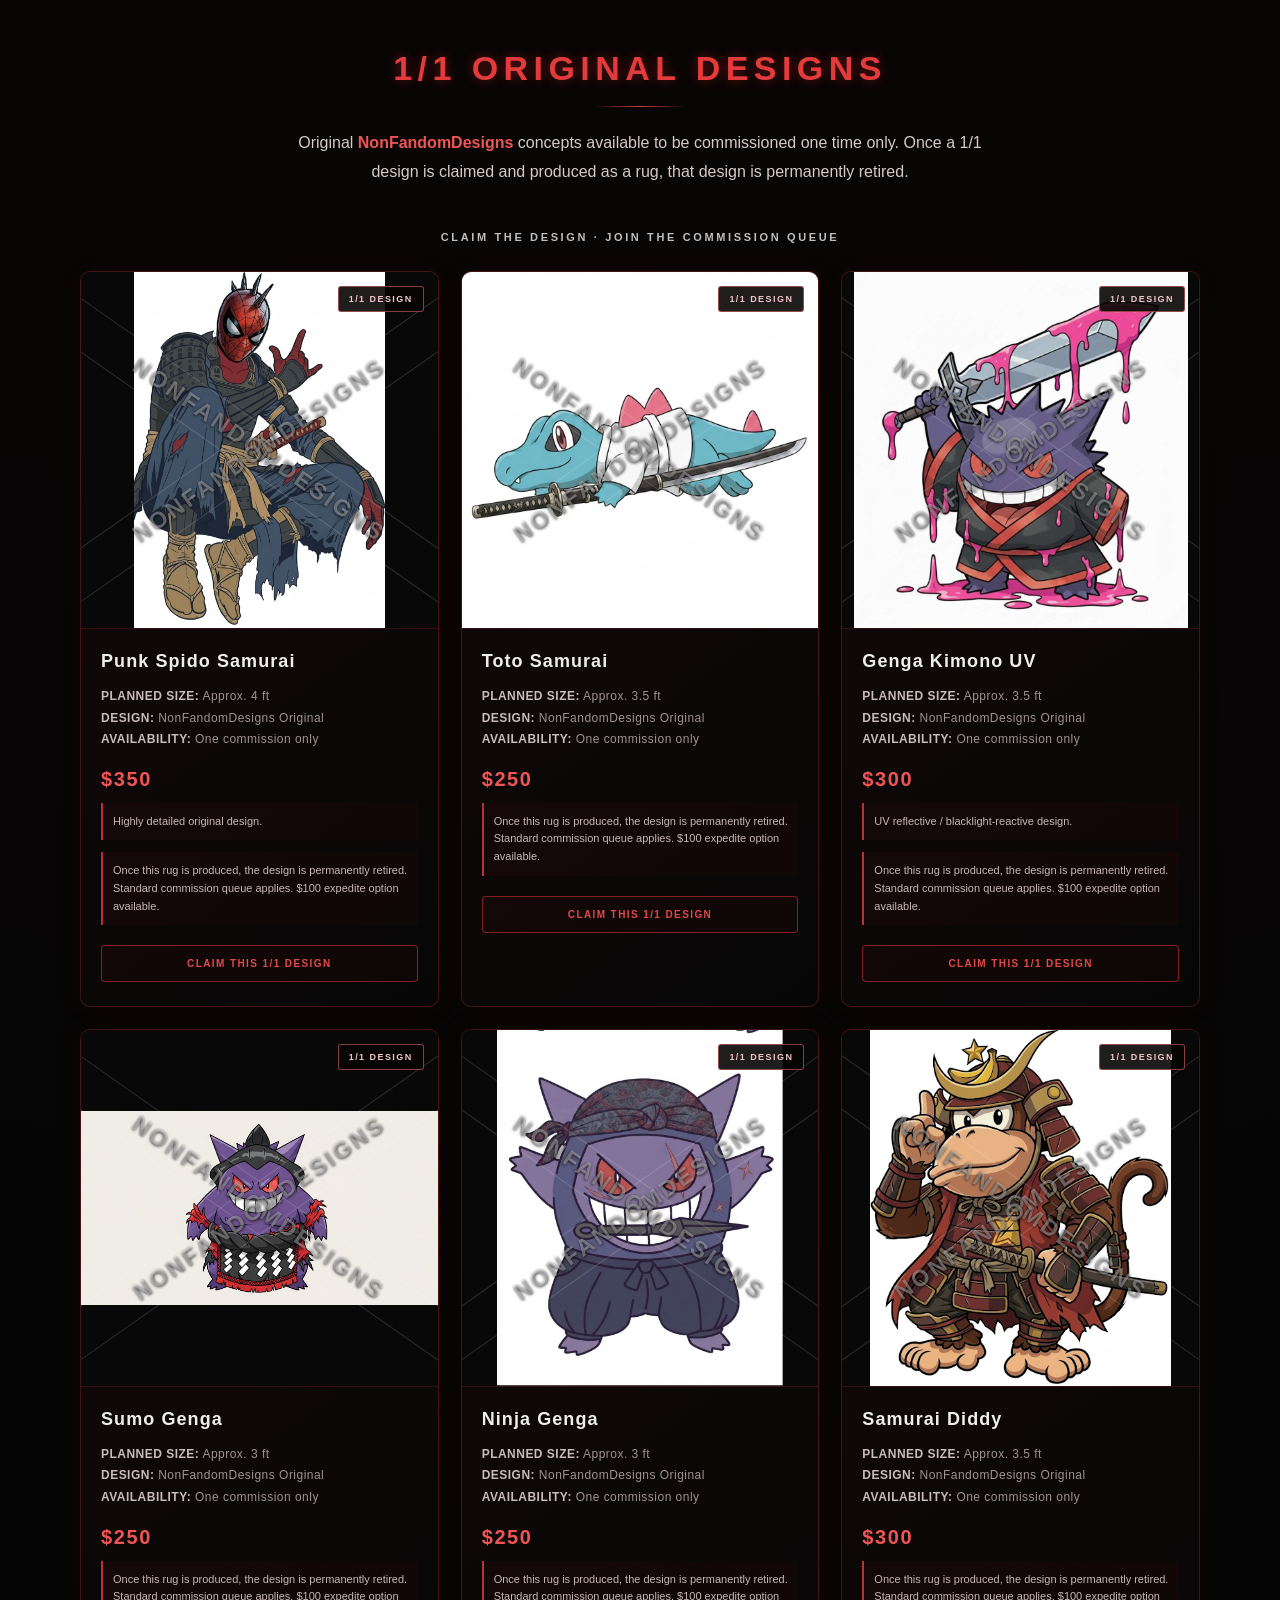
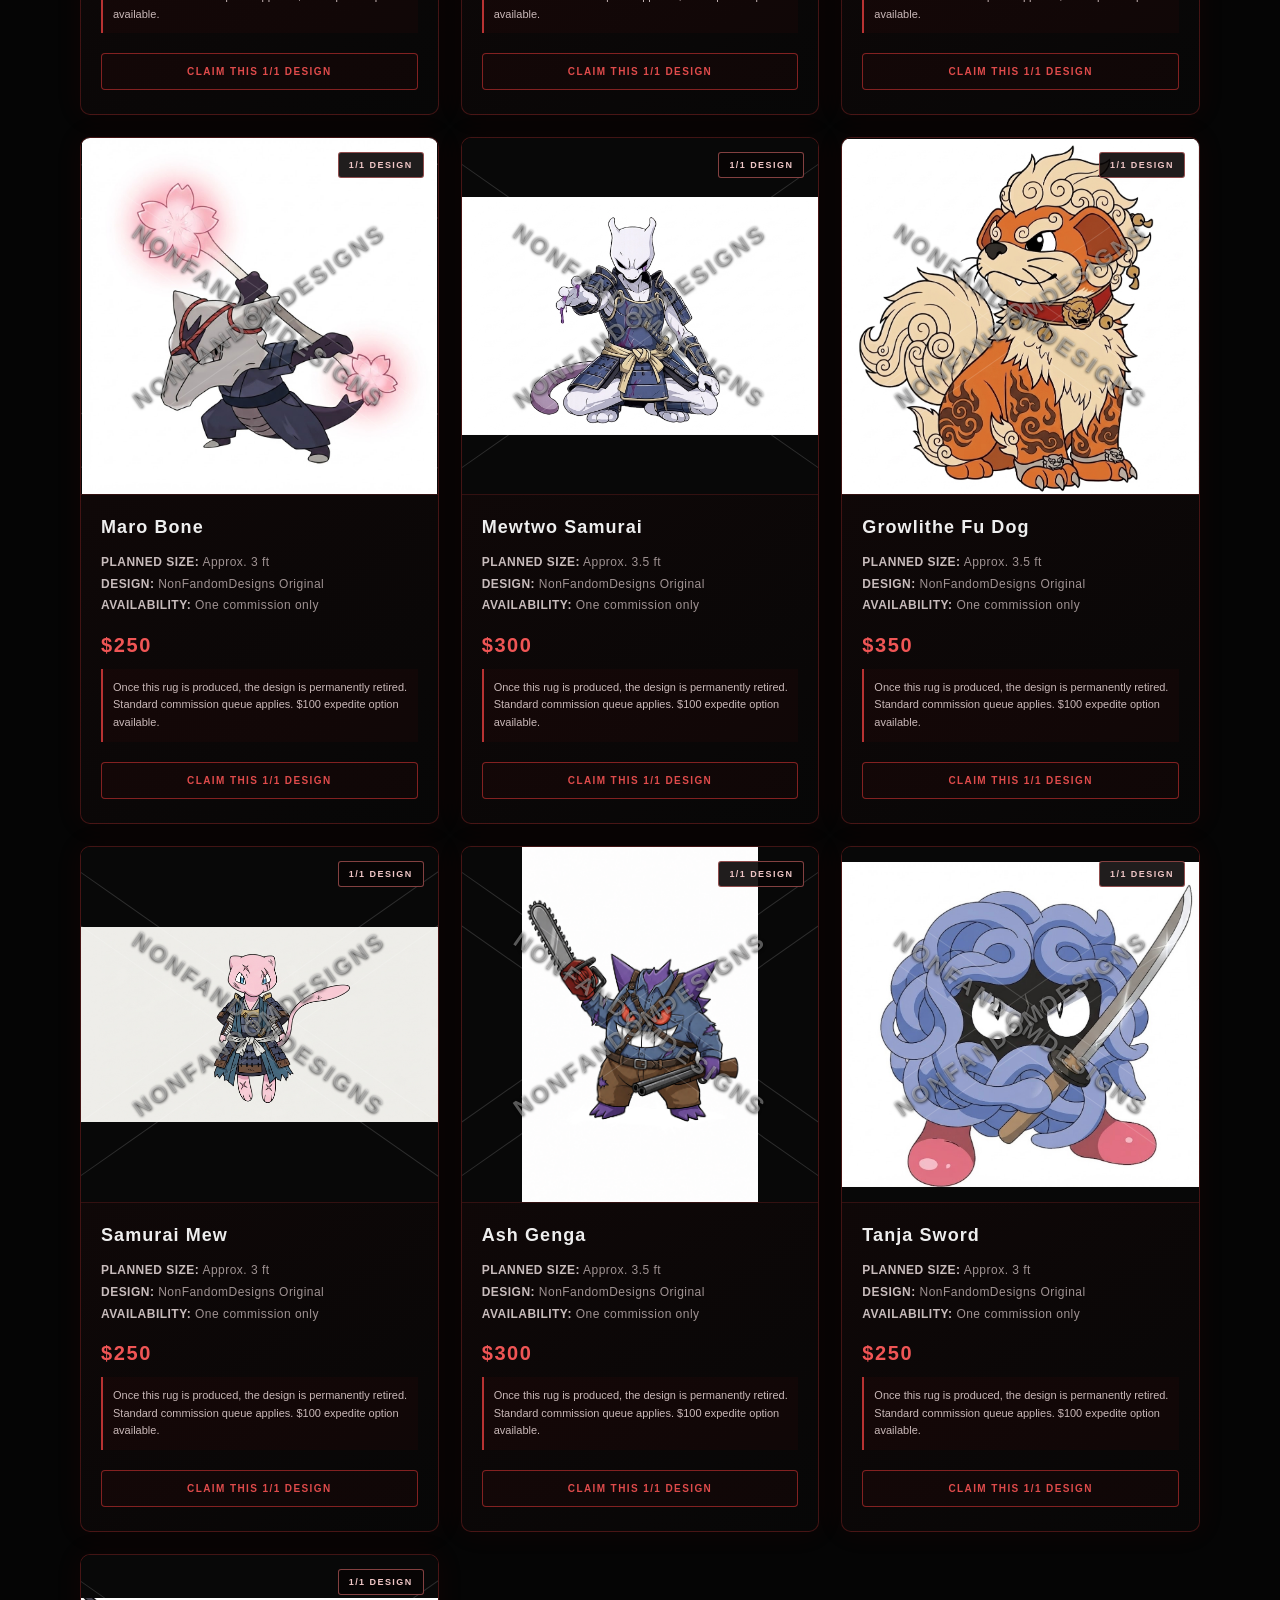
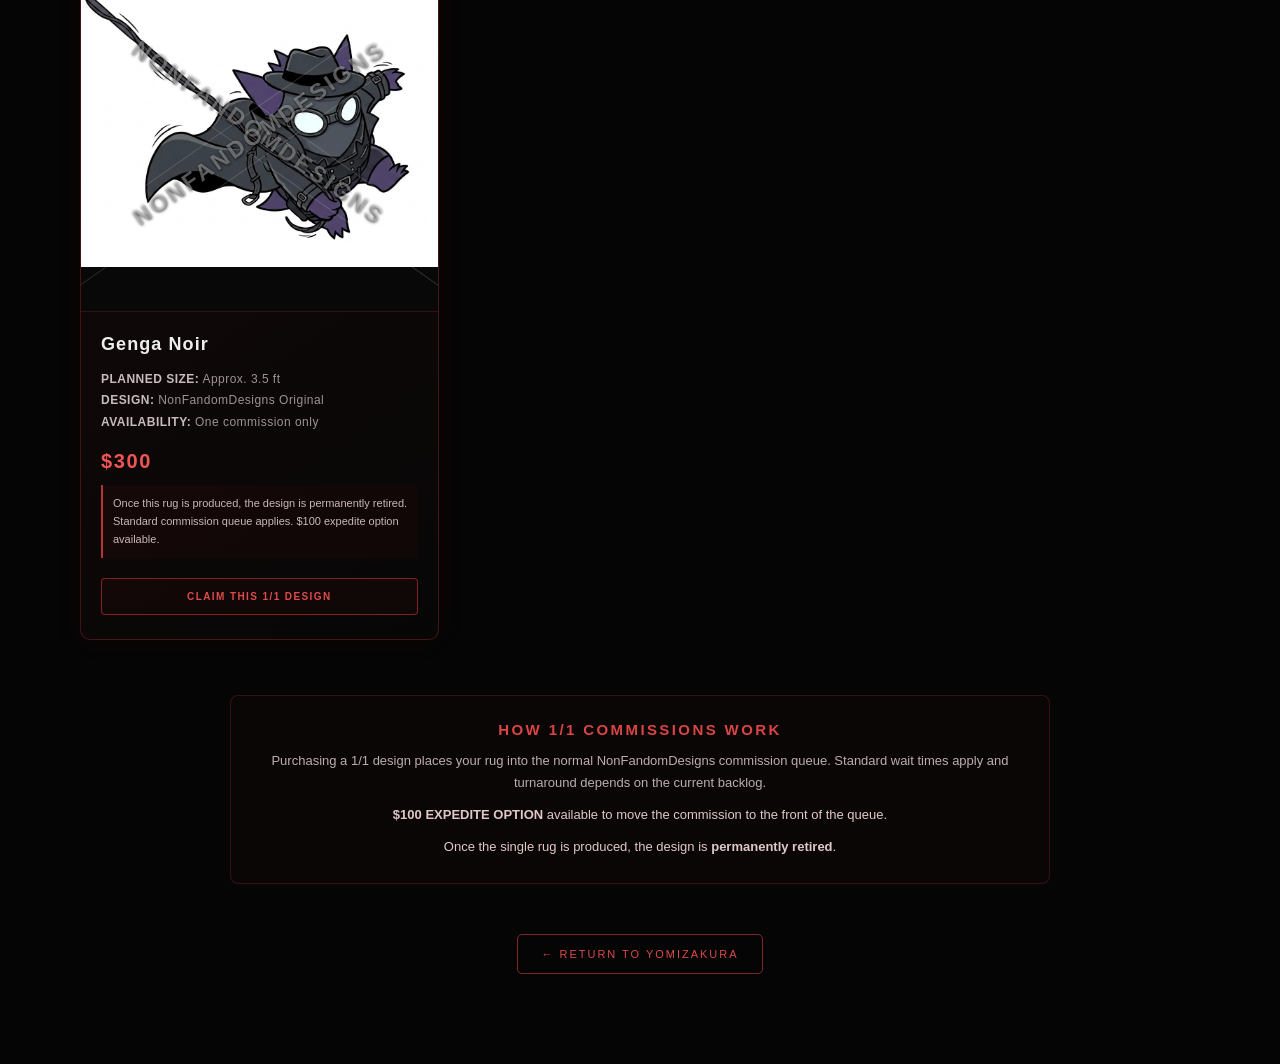
==== commit 53f16571: "Add files via upload" ====
--- a/available.html
+++ b/available.html
@@ -584,6 +584,26 @@
     padding:22px 18px;
   }
 }
+
+.rugCareGuide {
+  margin: 22px 0 0;
+  text-align: center;
+  font-size: 14px;
+  line-height: 1.6;
+}
+.rugCareGuide a {
+  display: inline-block;
+  padding: 10px 8px;
+  color: #ef7777;
+  text-decoration: underline;
+  text-underline-offset: 4px;
+}
+.rugCareGuide a:hover { color: #fff; }
+.rugCareGuide a:focus-visible {
+  outline: 2px solid currentColor;
+  outline-offset: 3px;
+}
+
 </style>
 </head>
 
@@ -650,6 +670,9 @@
 <p class="shipping">
   <strong>$20 SHIPPING</strong>
 </p>
+
+<p class="rugCareGuide"><a href="contact.html#rug-care">Rug Care Guide</a></p>
+
 
 </section>
 
@@ -1199,4 +1222,4 @@
 </script>
 
 </body>
-</html>
+</html>
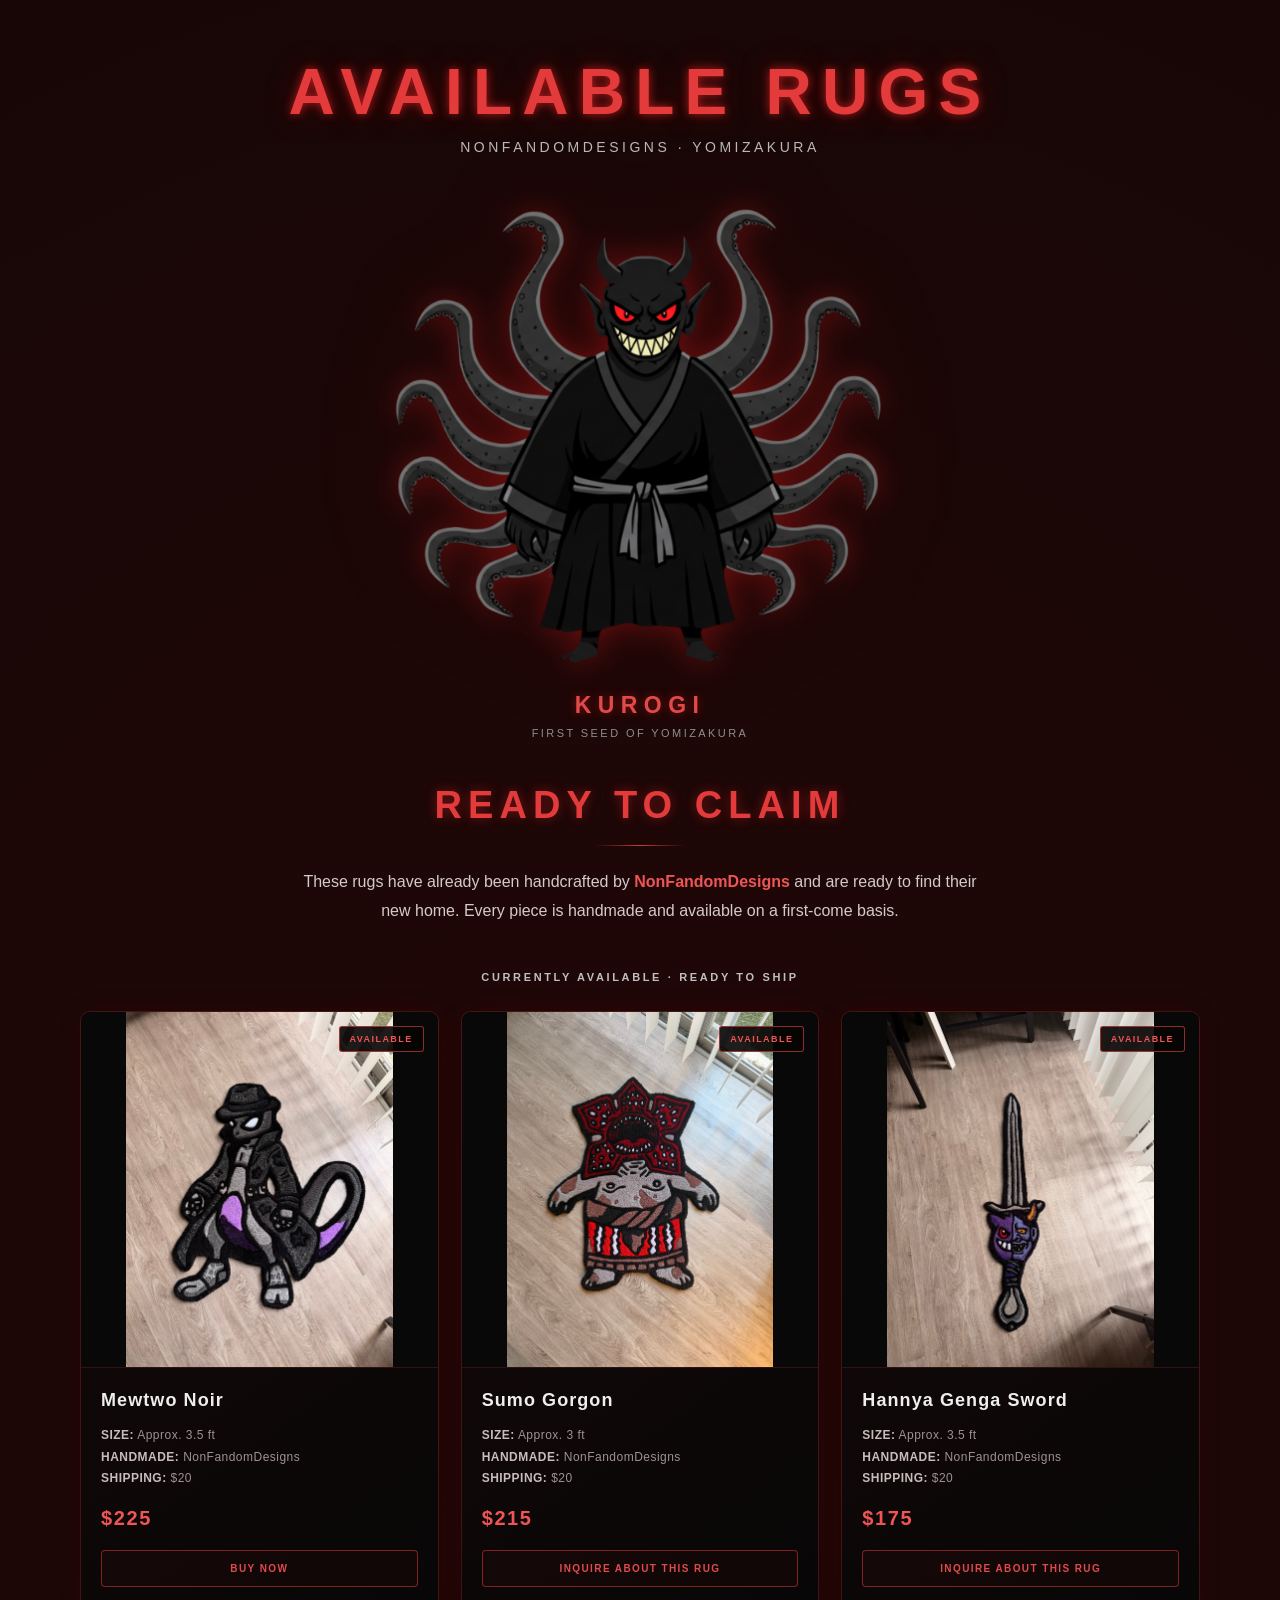
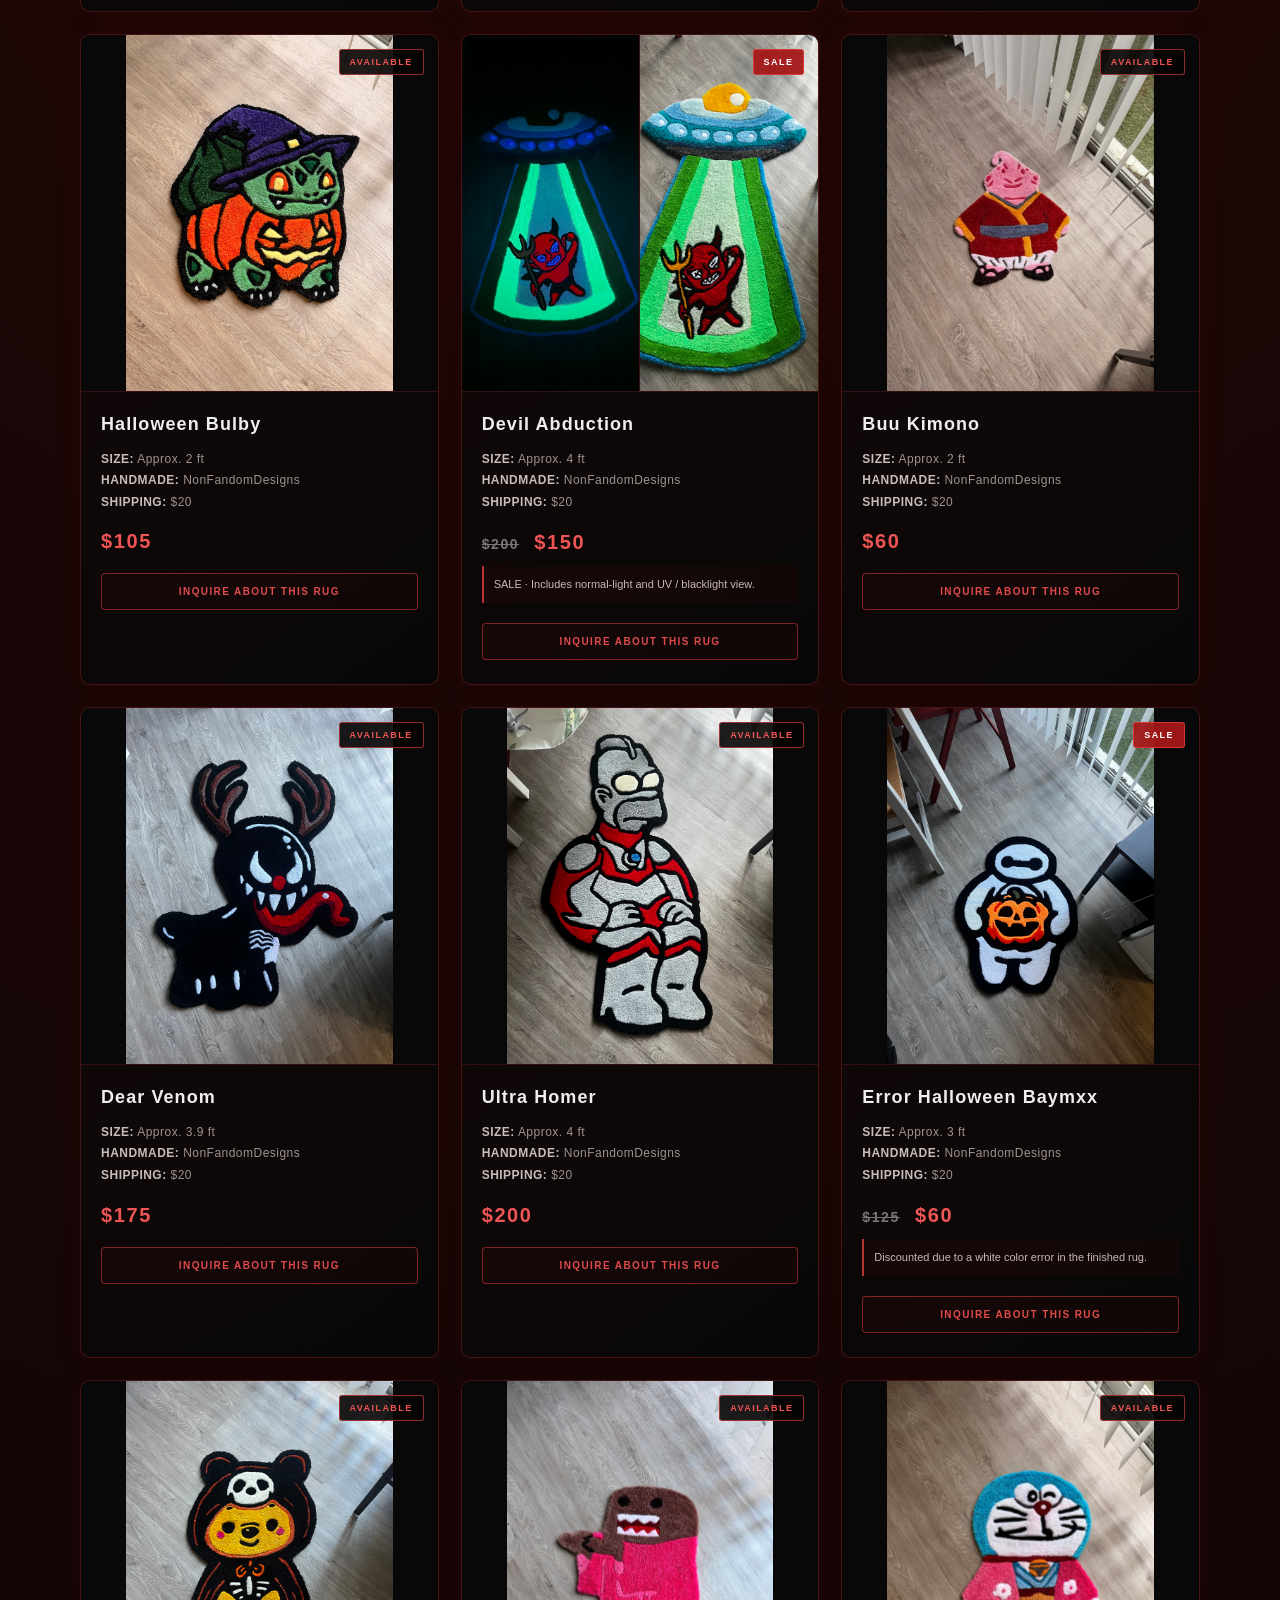
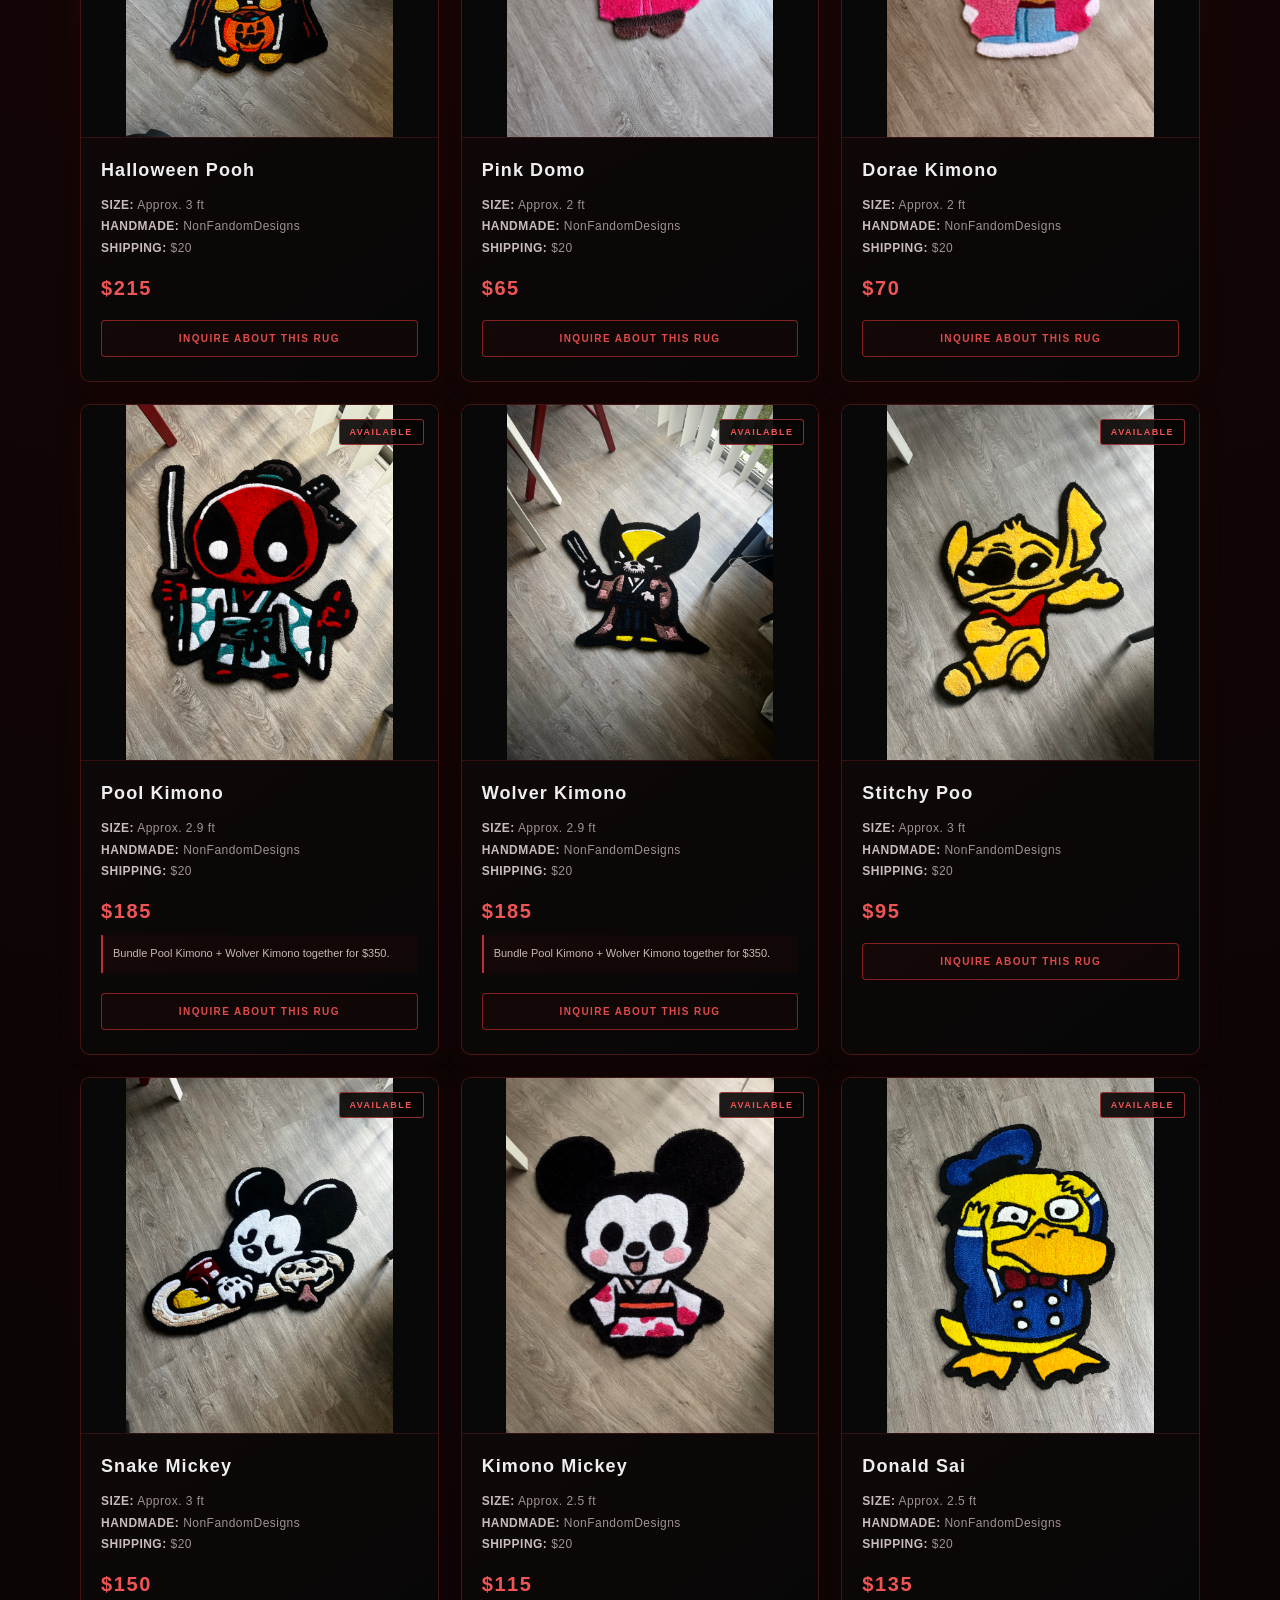
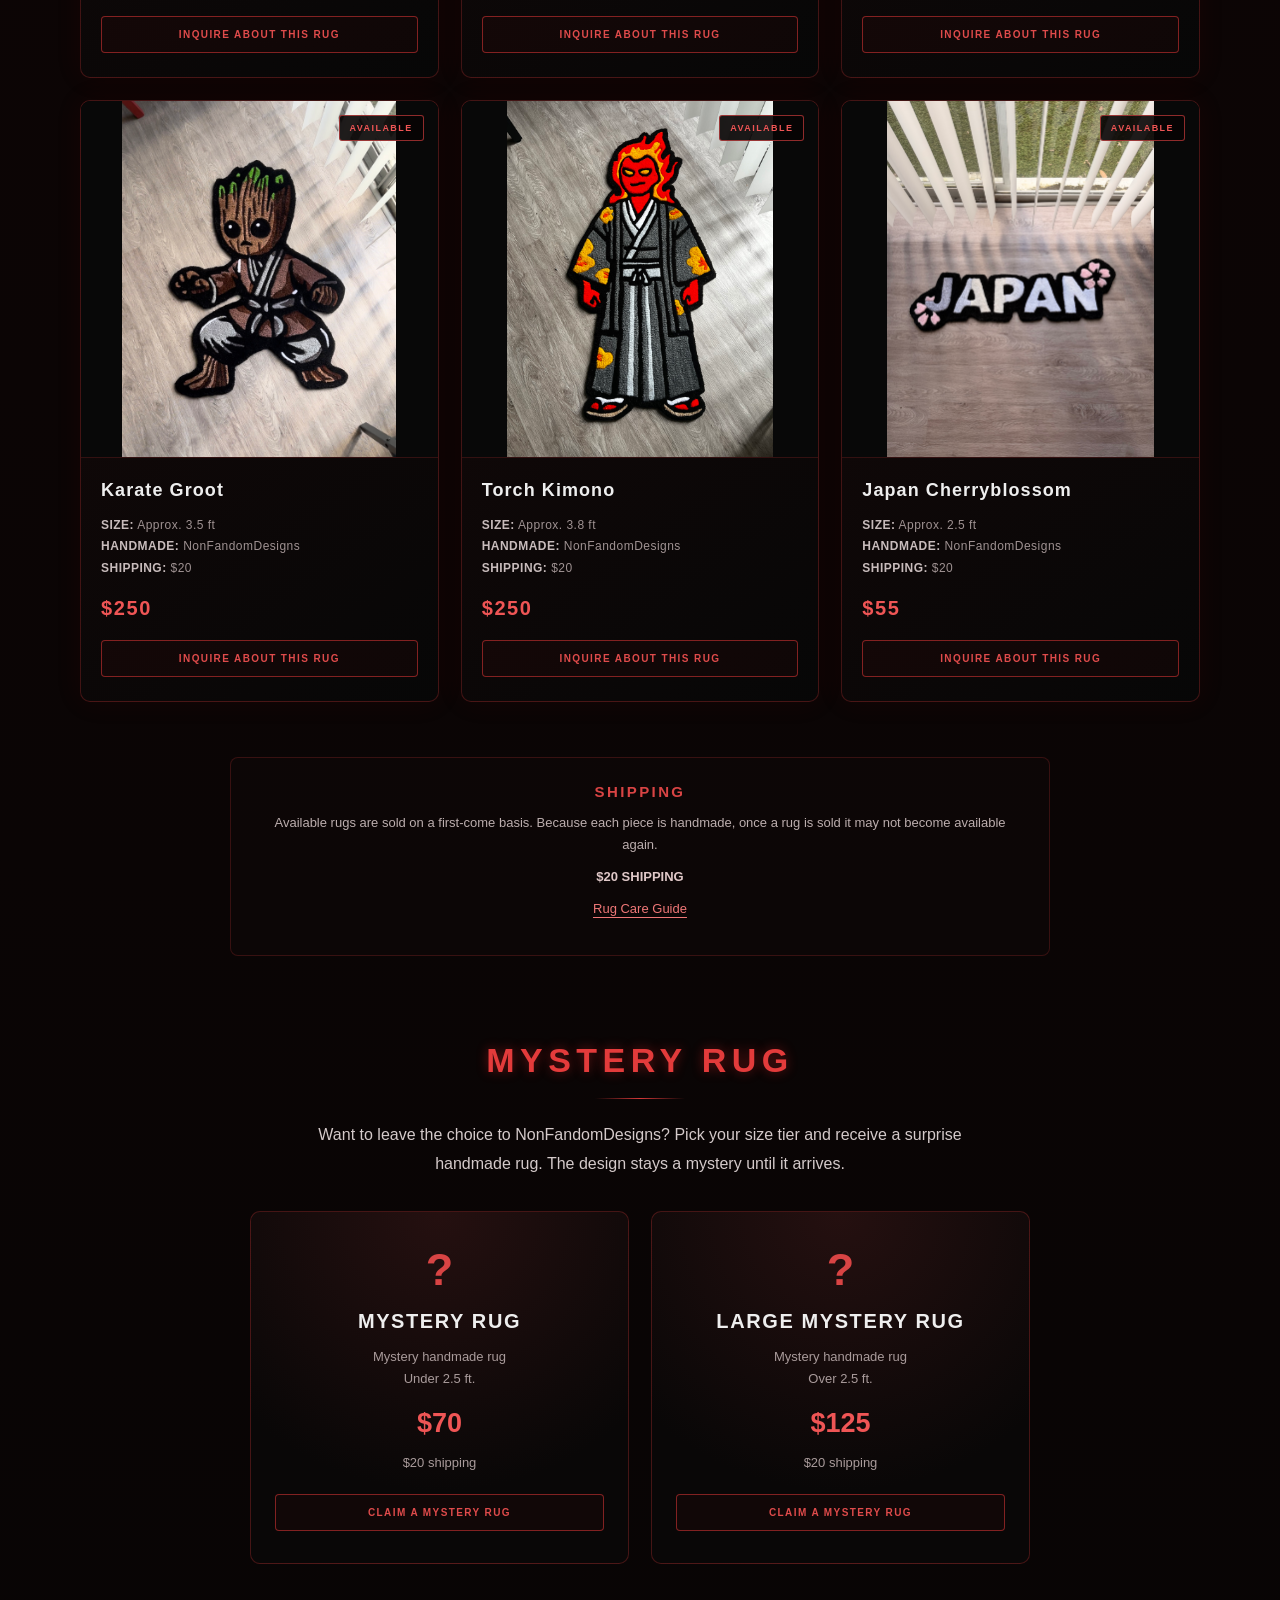
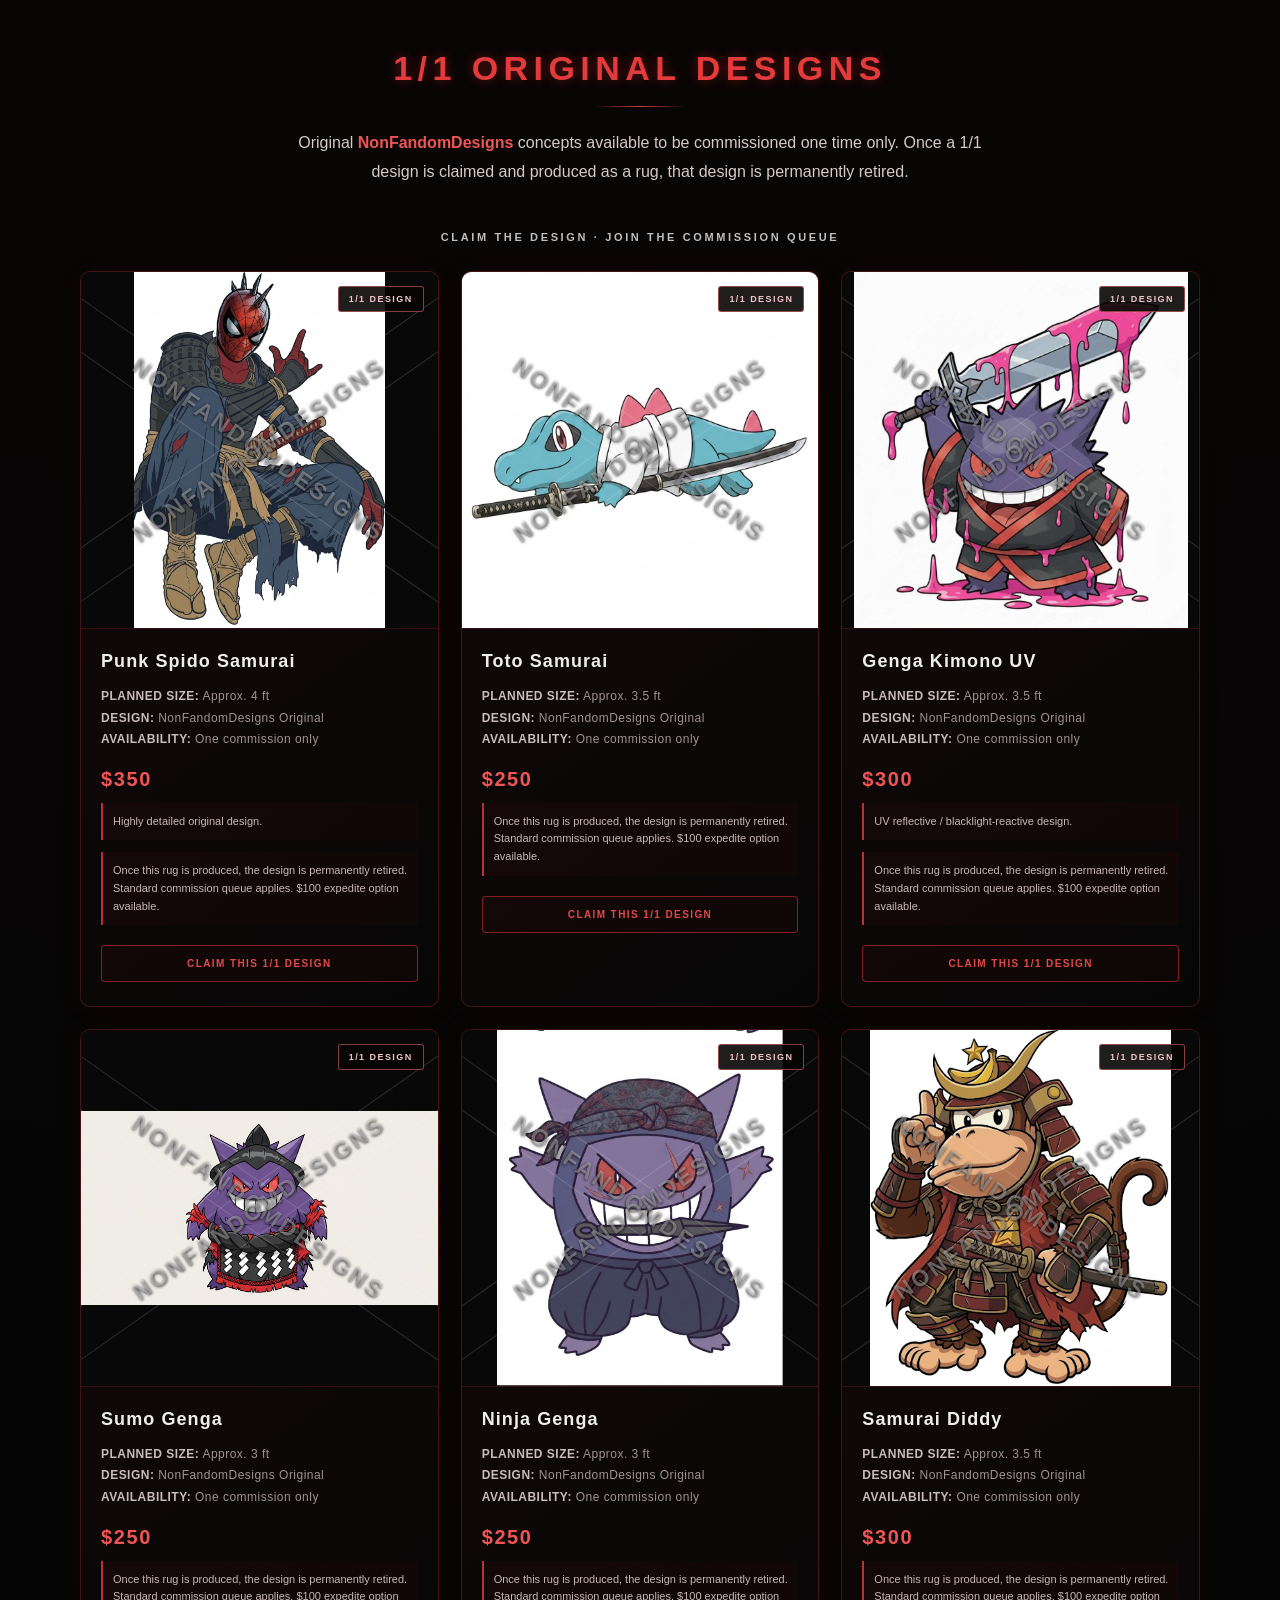
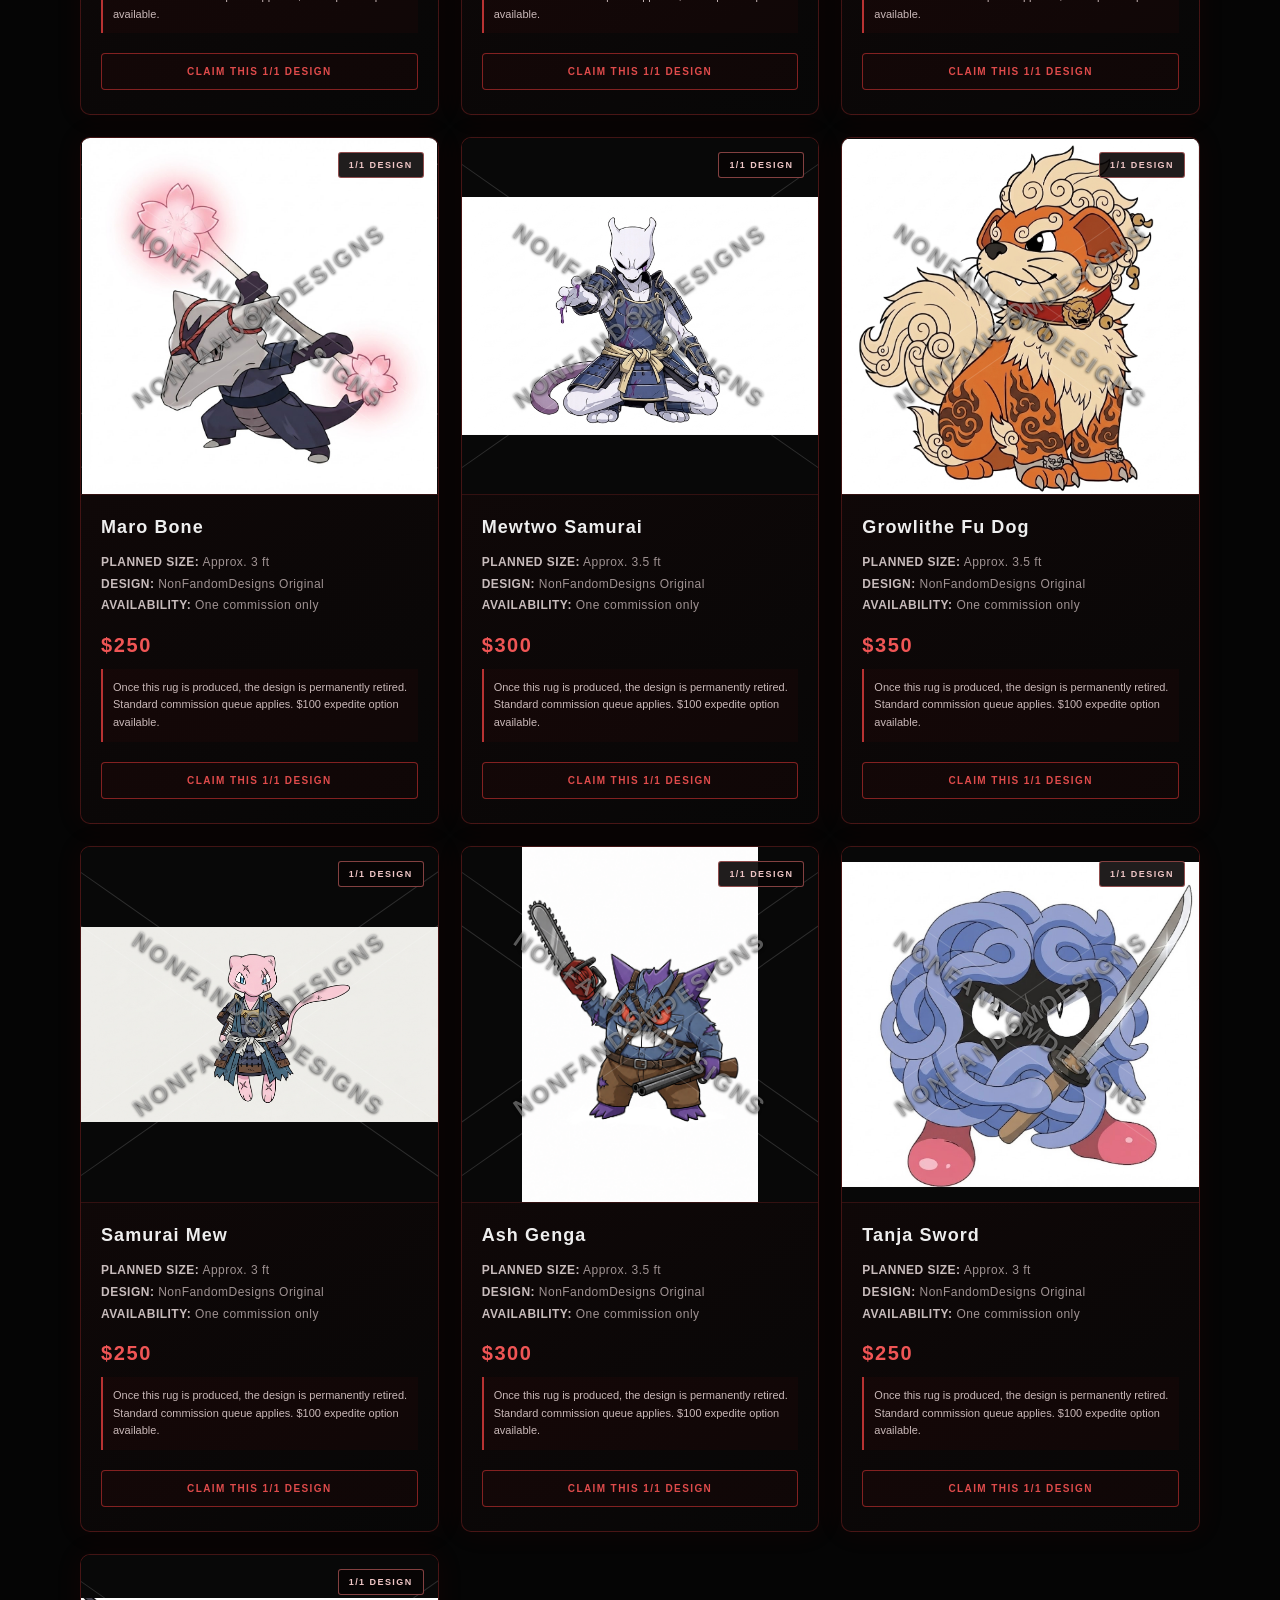
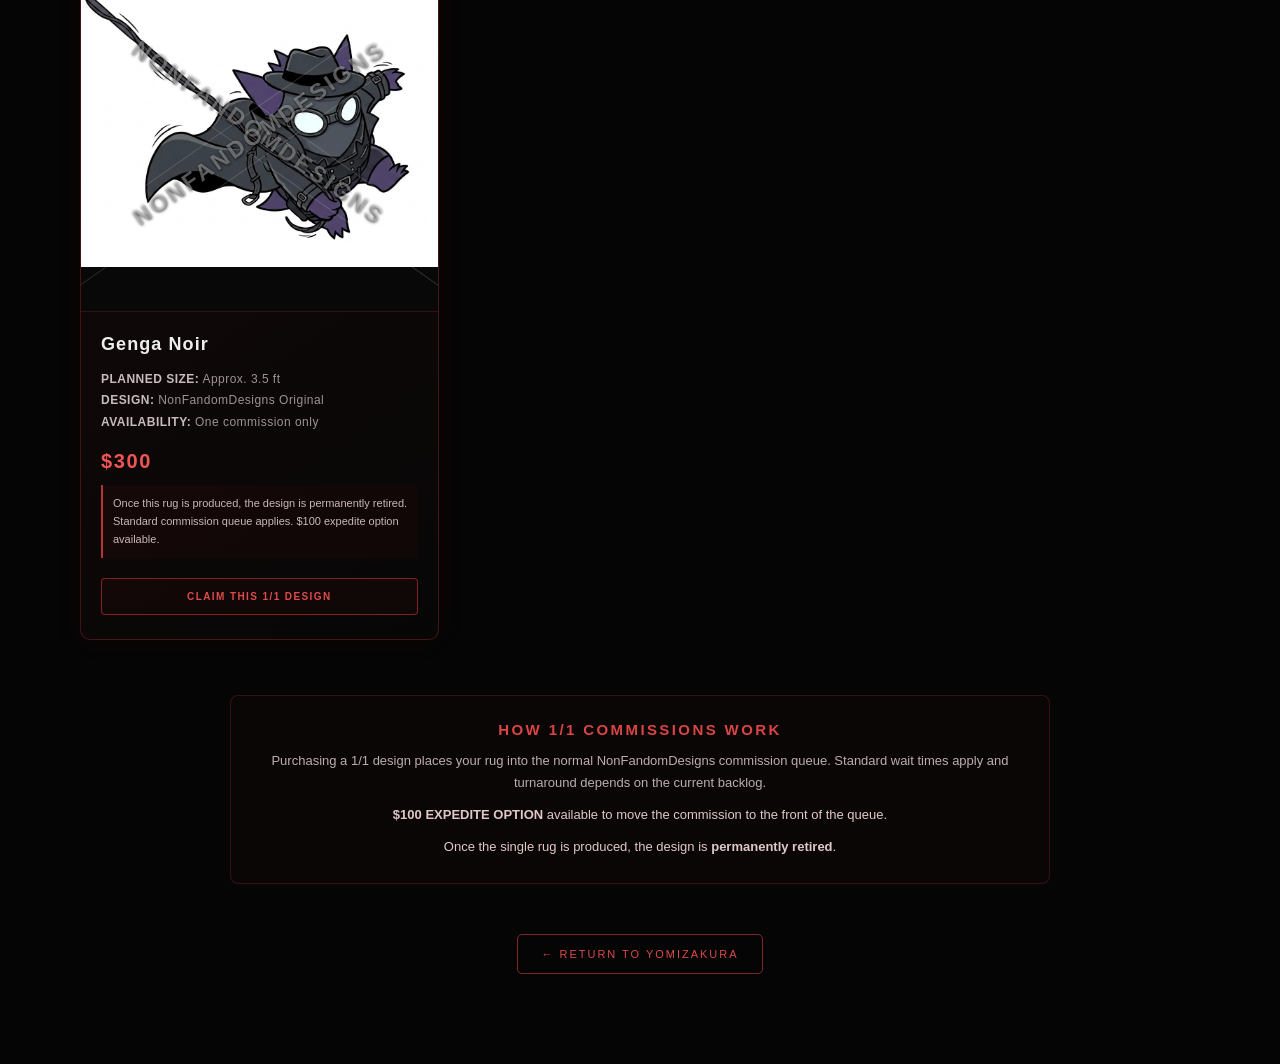
==== commit 4332d147: "Update claim button link and text based on rug name" ====
--- a/available.html
+++ b/available.html
@@ -1141,8 +1141,8 @@
         : ""
       }
 
-      <a class="claimButton" href="contact.html">
-        INQUIRE ABOUT THIS RUG
+      <a class="claimButton" href="${rug.name === "Mewtwo Noir" ? "https://buy.stripe.com/fZu00icDO9F0cGo0F2bV600" : "contact.html"}">
+        ${rug.name === "Mewtwo Noir" ? "BUY NOW" : "INQUIRE ABOUT THIS RUG"}
       </a>
 
     </div>
@@ -1222,4 +1222,4 @@
 </script>
 
 </body>
-</html>+</html>
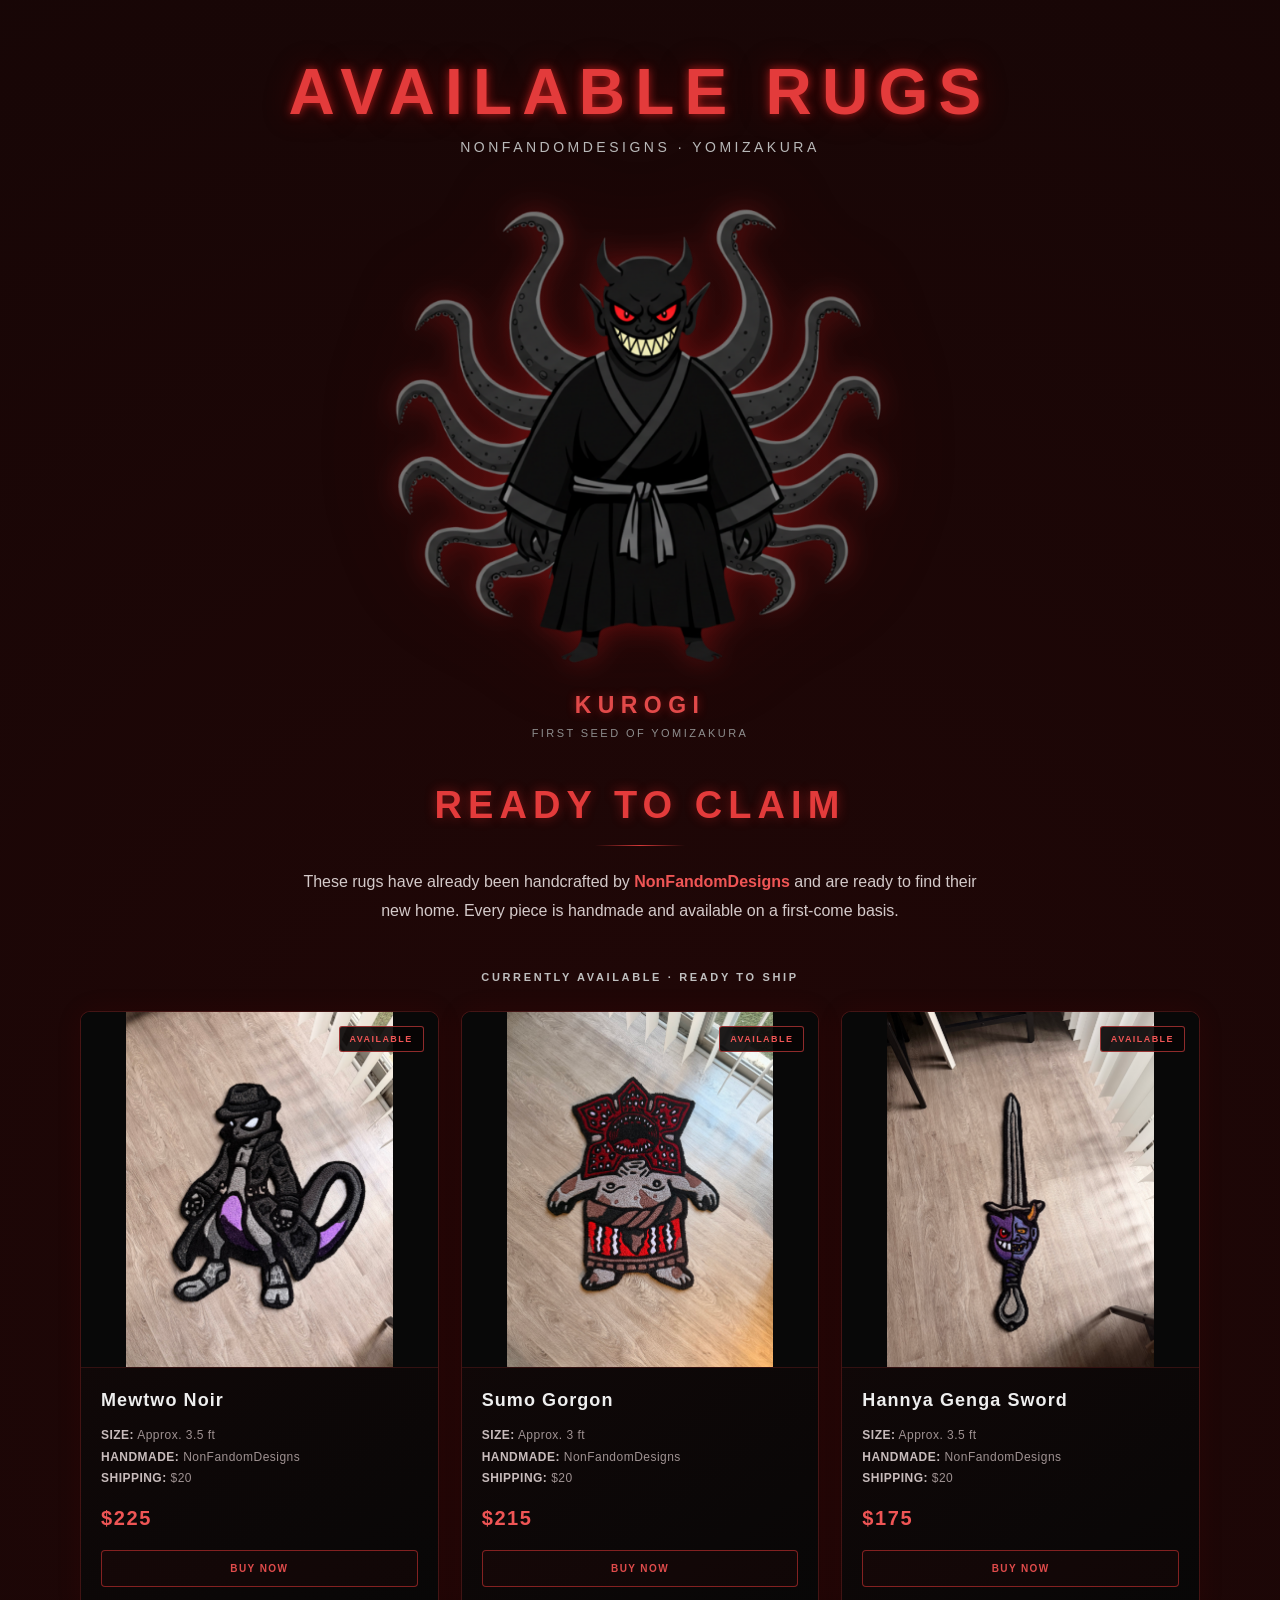
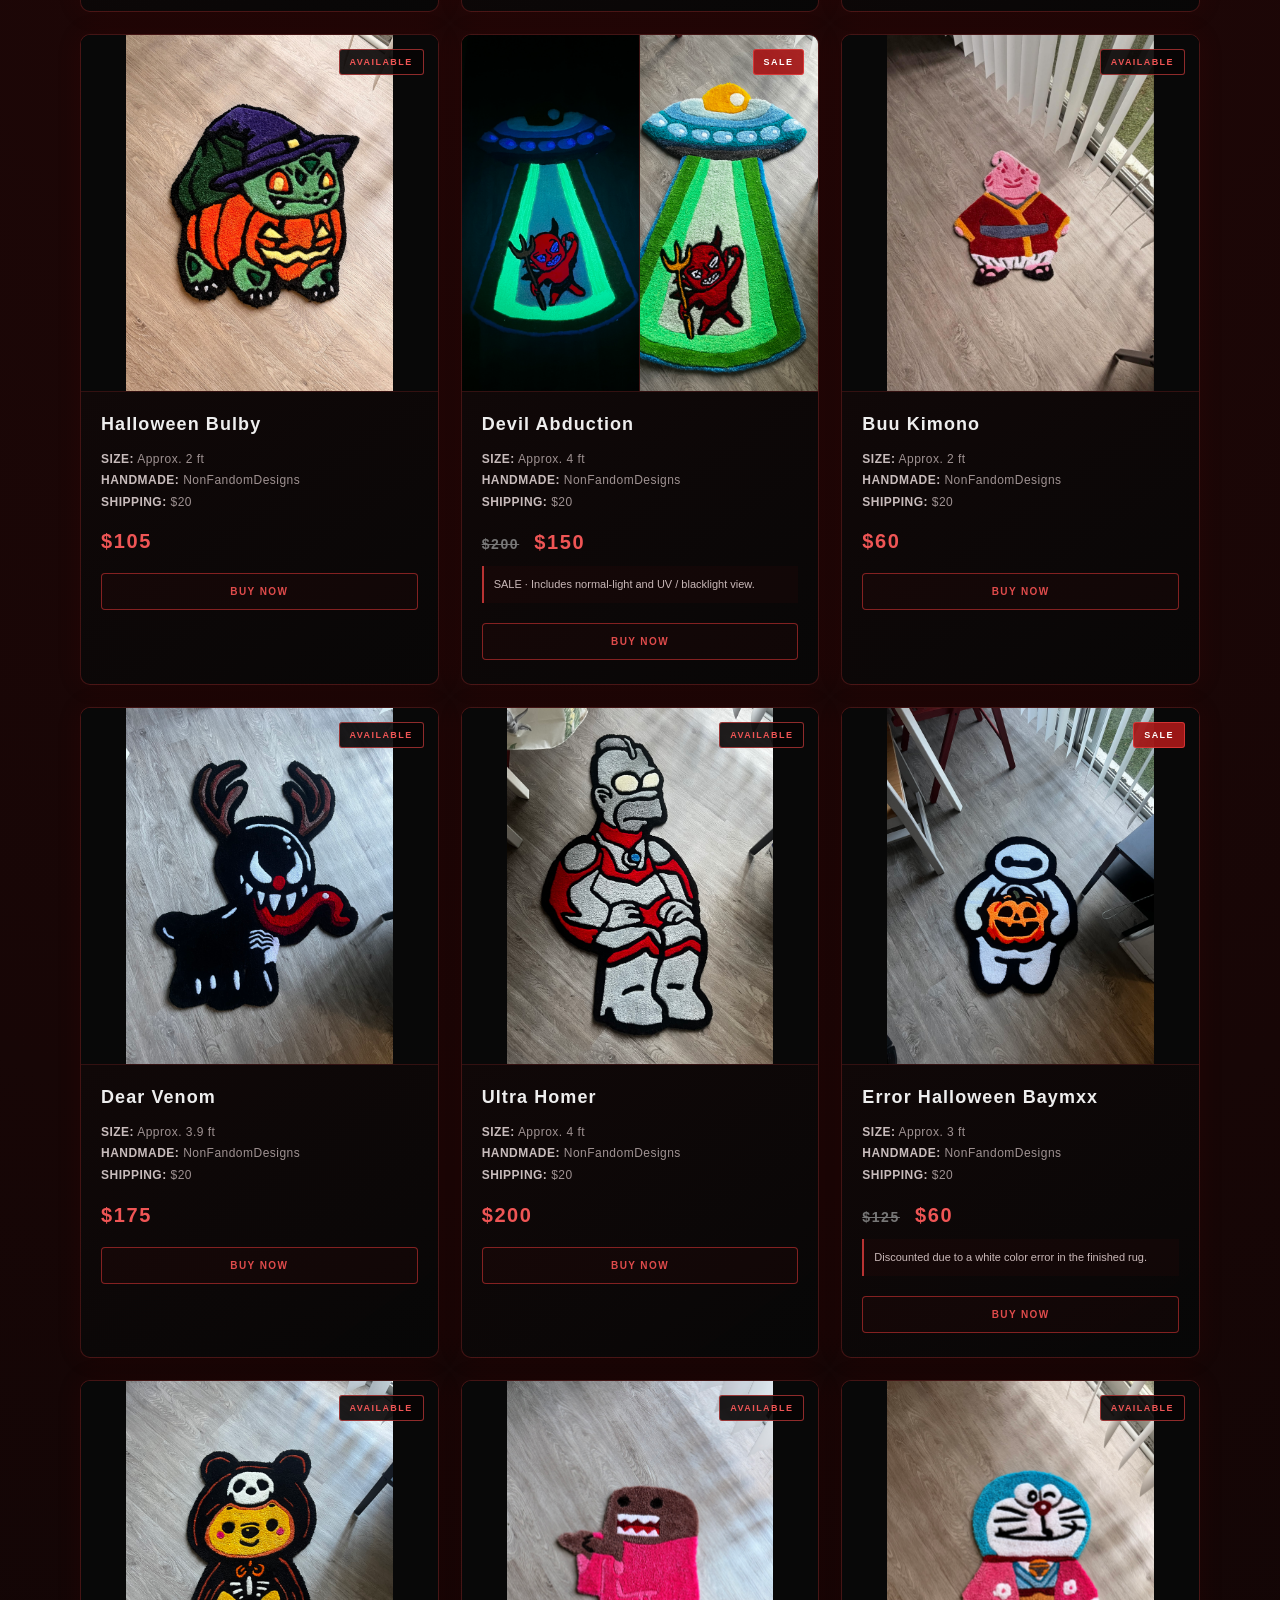
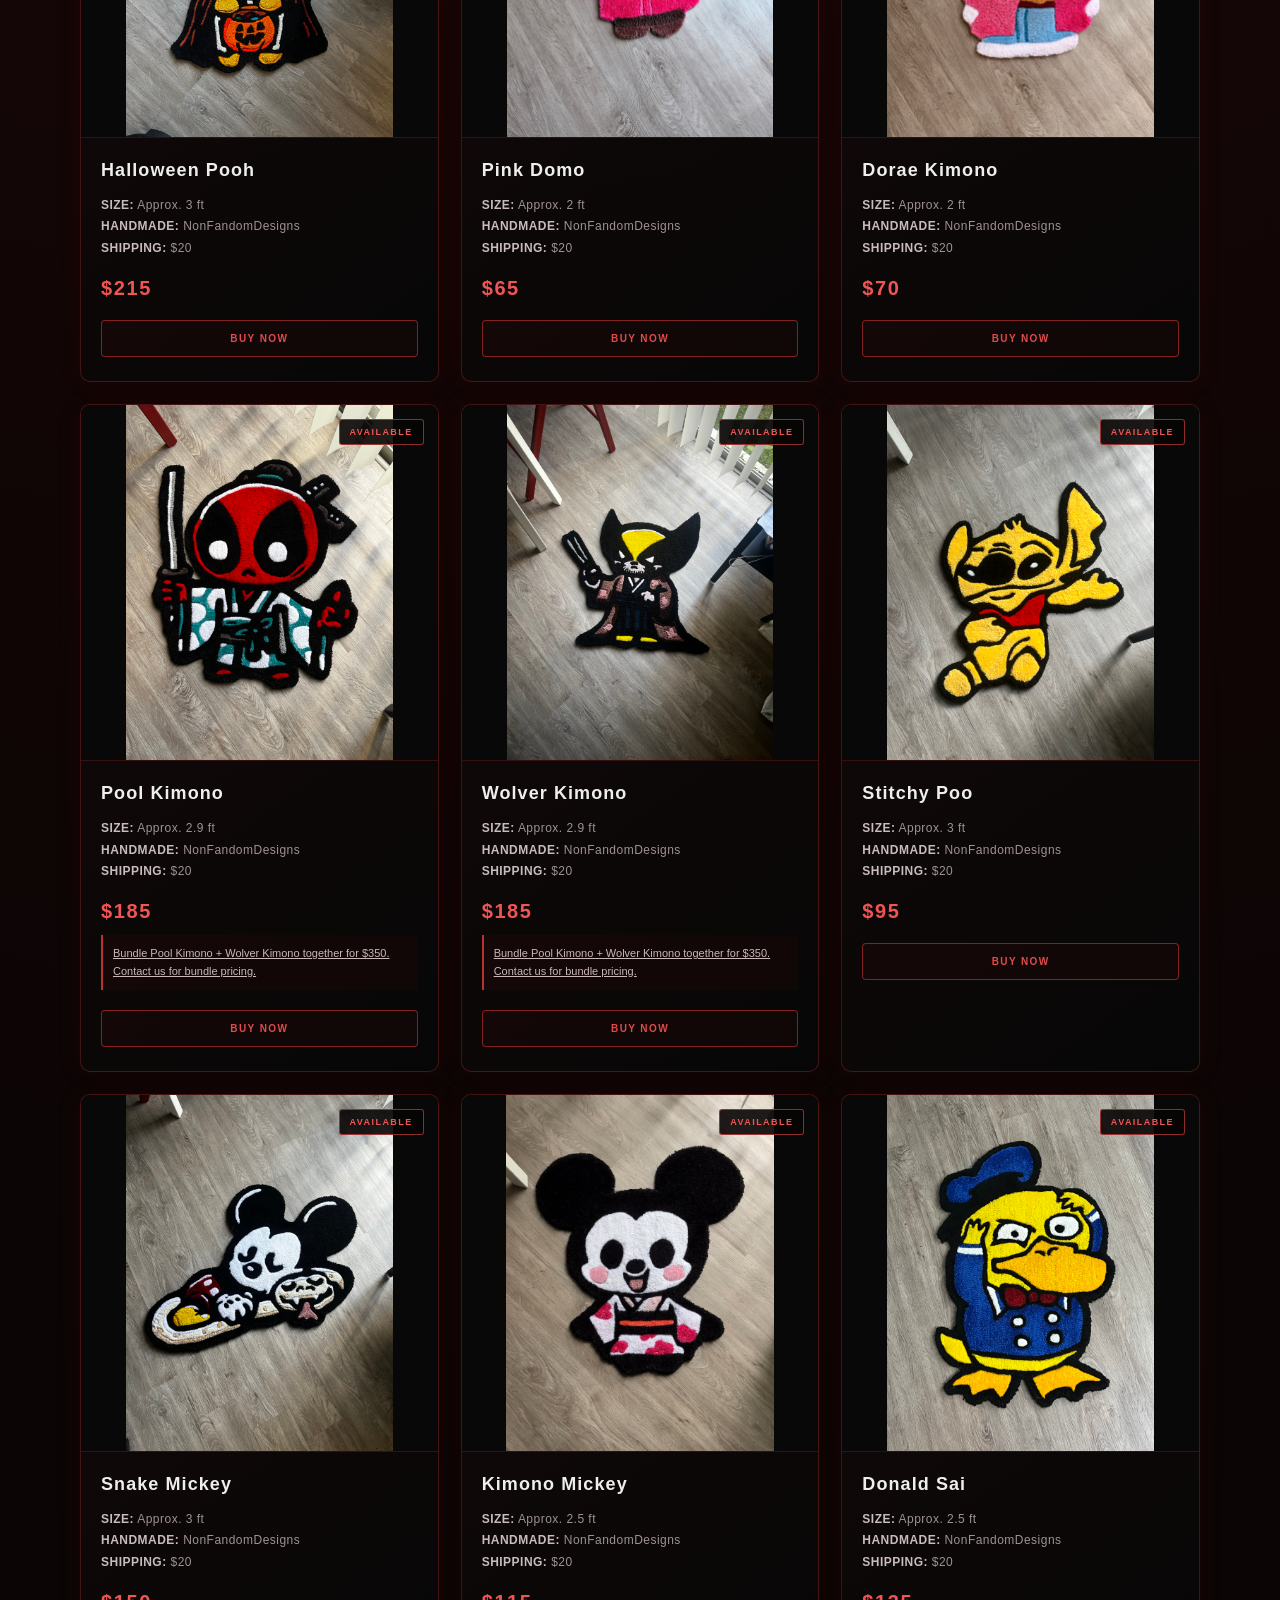
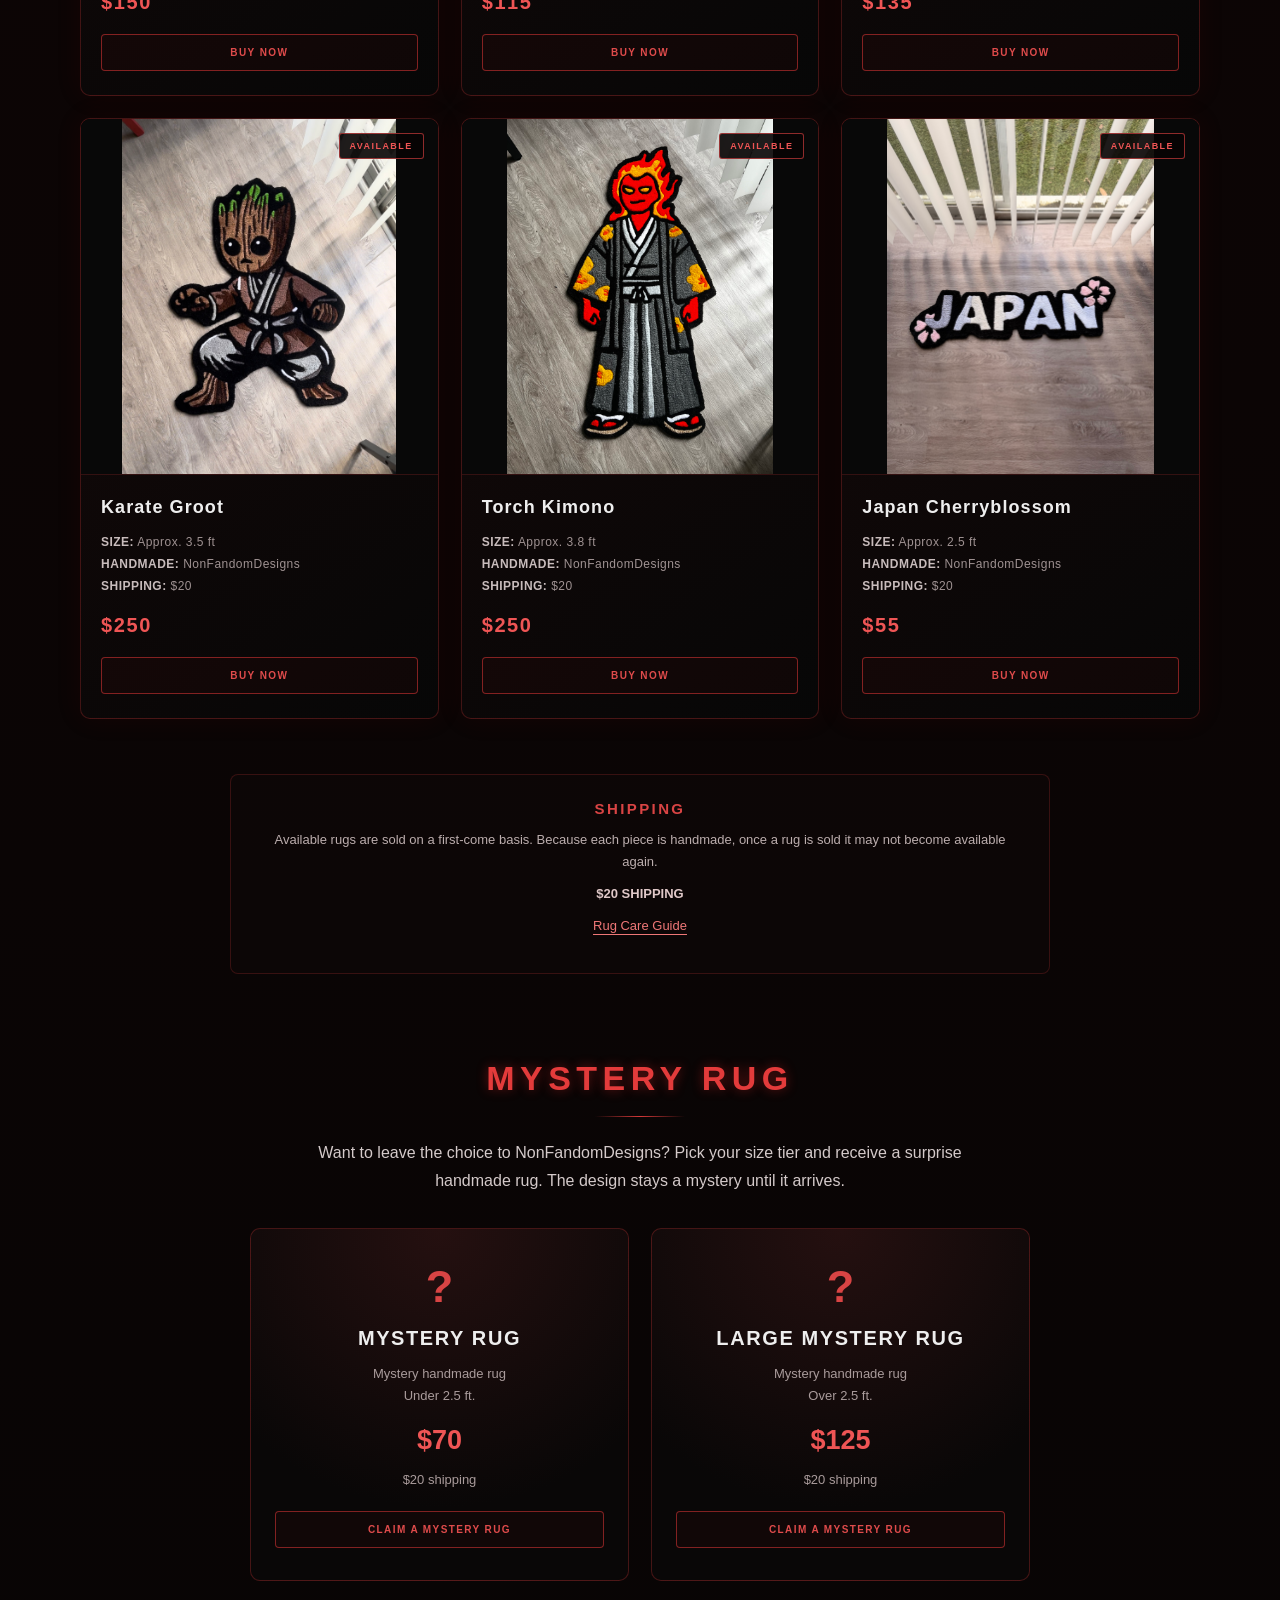
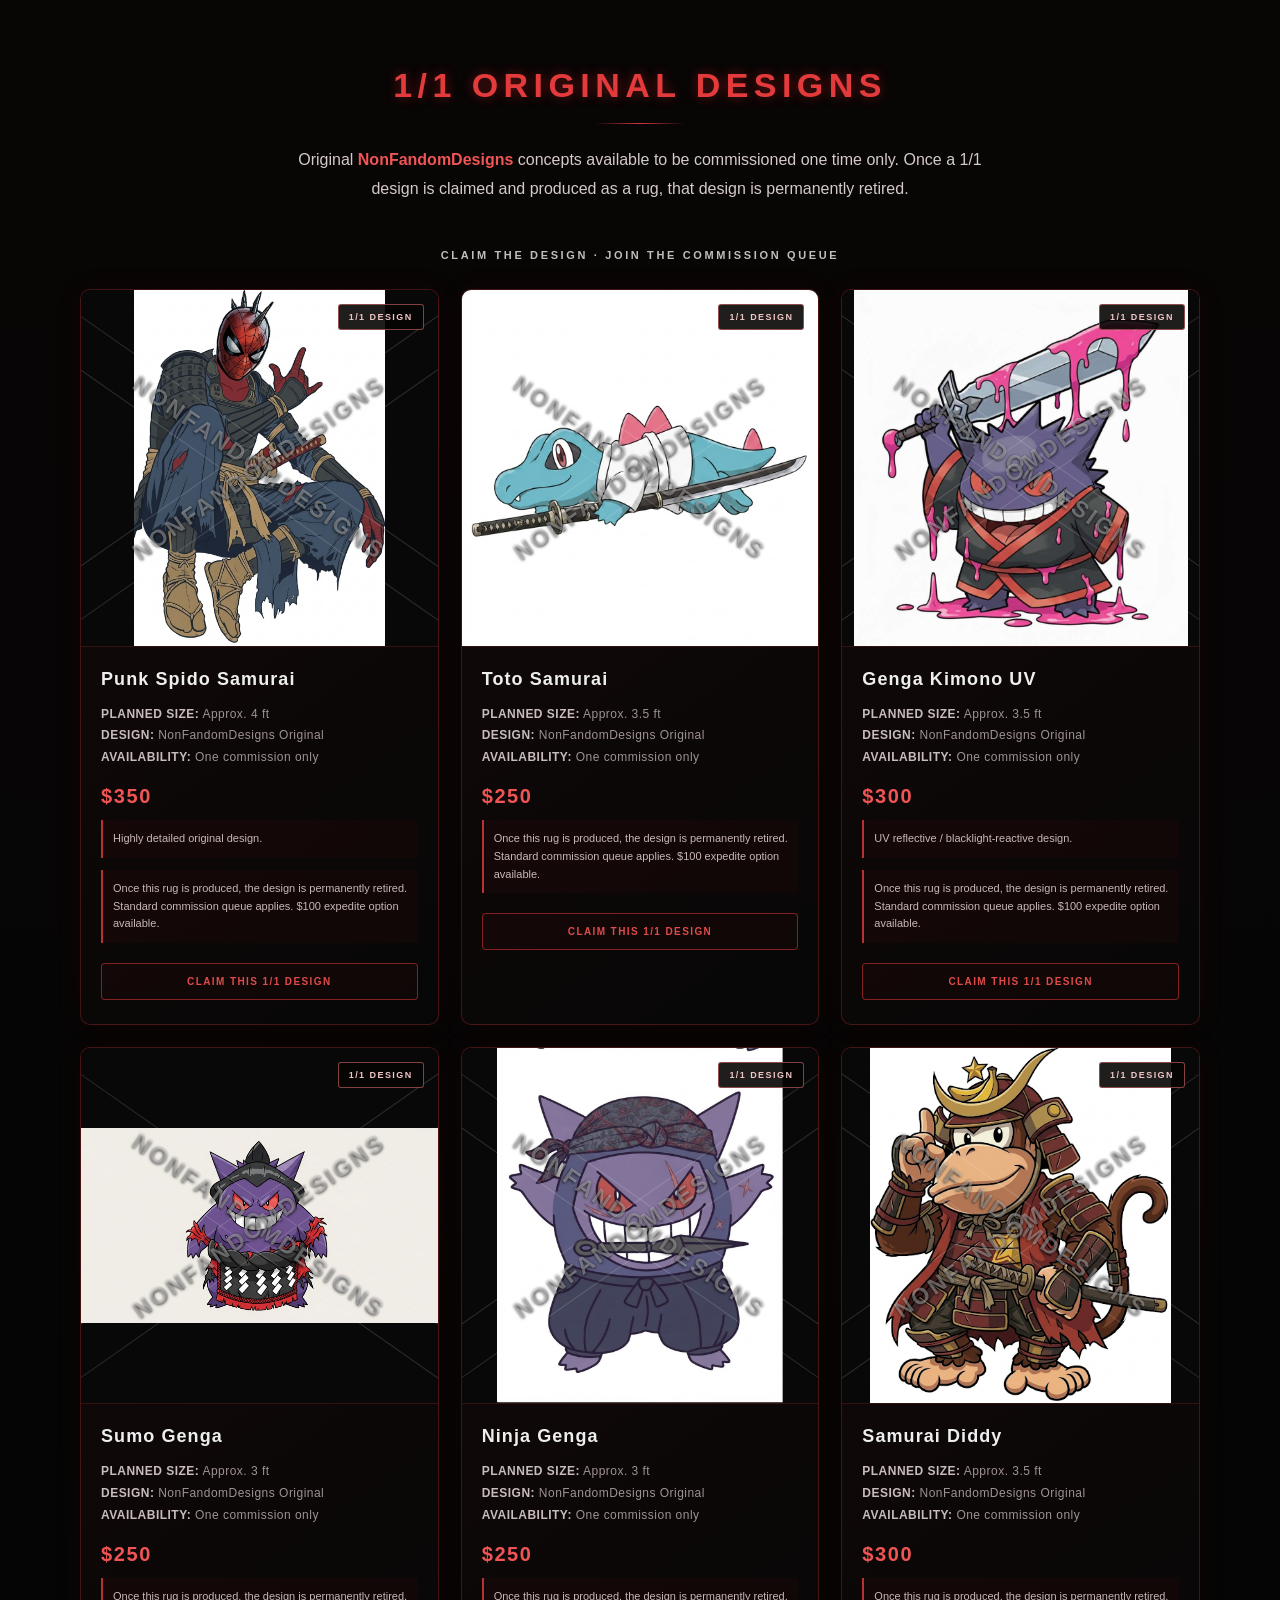
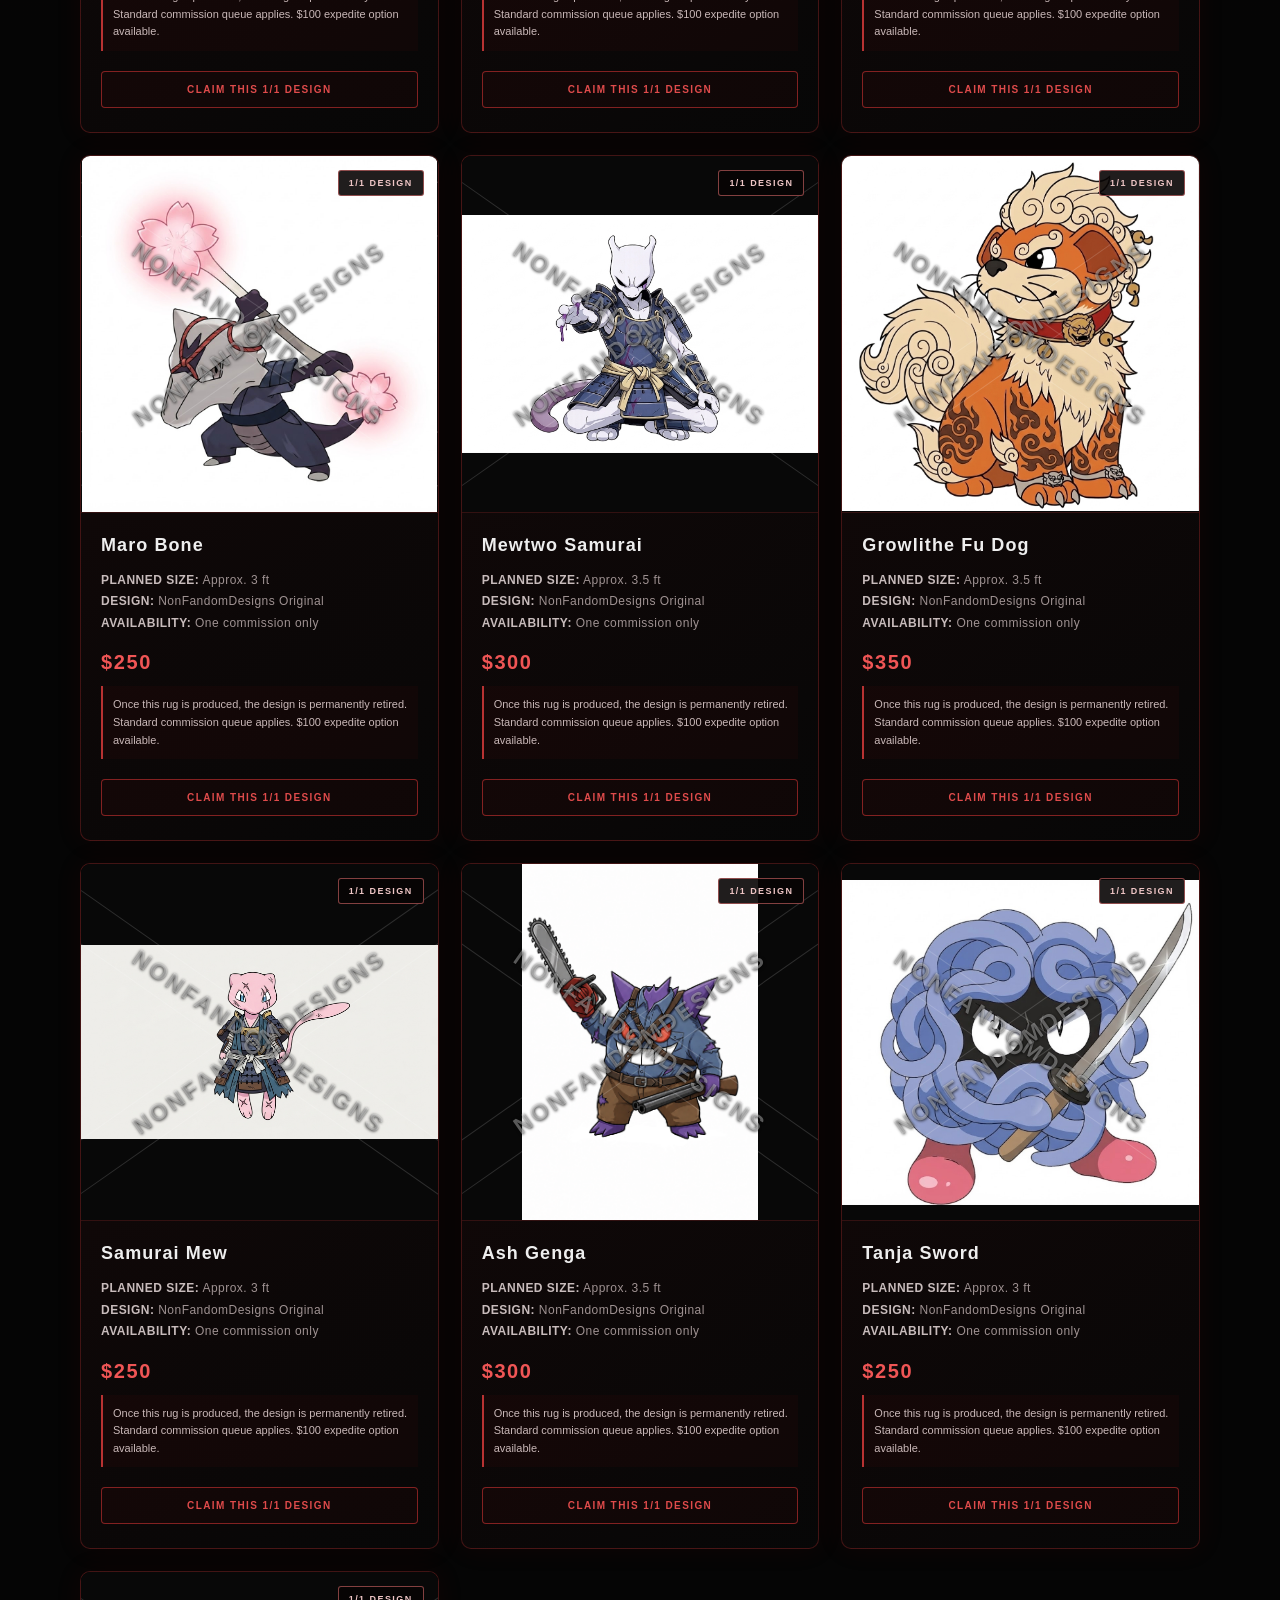
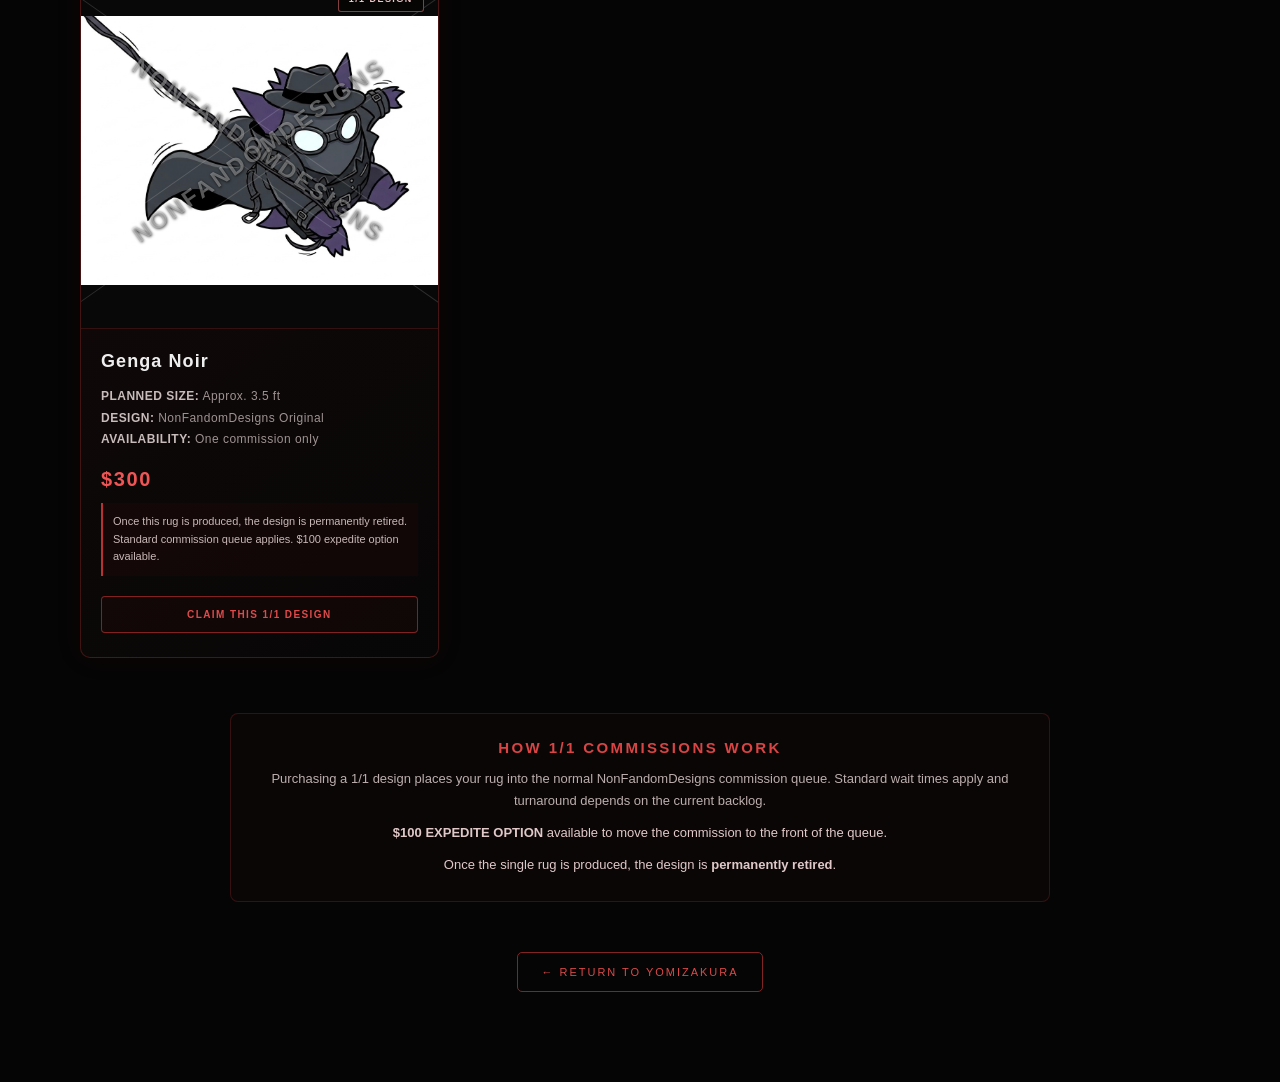
==== commit 10a03351: "Update claim buttons and add payment links" ====
--- a/available.html
+++ b/available.html
@@ -709,7 +709,7 @@
 
     <p>$20 shipping</p>
 
-    <a class="claimButton" href="contact.html">
+    <a class="claimButton" href="https://buy.stripe.com/fZucN47ju3gC21KfzWbV60l">
       CLAIM A MYSTERY RUG
     </a>
 
@@ -730,7 +730,7 @@
 
     <p>$20 shipping</p>
 
-    <a class="claimButton" href="contact.html">
+    <a class="claimButton" href="https://buy.stripe.com/9B64gycDO6sOeOwevSbV60m">
       CLAIM A MYSTERY RUG
     </a>
 
@@ -1075,6 +1075,30 @@
    BUILD AVAILABLE RUG CARDS
    ========================================================= */
 
+const rugPaymentLinks = {
+  "Mewtwo Noir": "https://buy.stripe.com/fZu00icDO9F0cGo0F2bV600",
+  "Sumo Gorgon": "https://buy.stripe.com/7sY9ASgU4g3ogWE0F2bV601",
+  "Hannya Genga Sword": "https://buy.stripe.com/3cI4gycDO3gC9ucbjGbV602",
+  "Halloween Bulby": "https://buy.stripe.com/00w14m9rCeZkcGo73qbV603",
+  "Devil Abduction": "https://buy.stripe.com/7sY9AS33edVg8q8cnKbV604",
+  "Buu Kimono": "https://buy.stripe.com/6oU3cufQ018ucGo3RebV605",
+  "Dear Venom": "https://buy.stripe.com/3cIaEWbzKaJ4ayg2NabV606",
+  "Ultra Homer": "https://buy.stripe.com/fZubJ05bm8AWeOwcnKbV607",
+  "Error Halloween Baymxx": "https://buy.stripe.com/8x2cN49rCdVgcGocnKbV608",
+  "Halloween Pooh": "https://buy.stripe.com/fZu14m9rCbN87m487ubV609",
+  "Pink Domo": "https://buy.stripe.com/7sY28q1ZadVgayggE0bV60a",
+  "Dorae Kimono": "https://buy.stripe.com/9B6aEWdHS9F035OfzWbV60b",
+  "Pool Kimono": "https://buy.stripe.com/00w28qavGeZkeOw1J6bV60c",
+  "Wolver Kimono": "https://buy.stripe.com/8x2cN447i2cy49S9bybV60d",
+  "Stitchy Poo": "https://buy.stripe.com/dRm14m6fq04qfSA5ZmbV60e",
+  "Snake Mickey": "https://buy.stripe.com/7sY3cuavG8AW35OdrObV60f",
+  "Kimono Mickey": "https://buy.stripe.com/cNi28qavG2cy21K73qbV60g",
+  "Donald Sai": "https://buy.stripe.com/bJe6oGdHS9F06i0cnKbV60h",
+  "Karate Groot": "https://buy.stripe.com/8x26oG0V65oK9uccnKbV60i",
+  "Torch Kimono": "https://buy.stripe.com/9B6aEW0V66sO6i0afCbV60j",
+  "Japan Cherryblossom": "https://buy.stripe.com/bJebJ0gU43gC8q8gE0bV60k"
+};
+
 const availableContainer =
   document.getElementById("availableRugs");
 
@@ -1137,12 +1161,12 @@
       </div>
 
       ${rug.note
-        ? `<div class="specialNote">${rug.note}</div>`
+        ? `<div class="specialNote">${rug.name === "Pool Kimono" || rug.name === "Wolver Kimono" ? `<a href="contact.html" style="color: inherit;">${rug.note} Contact us for bundle pricing.</a>` : rug.note}</div>`
         : ""
       }
 
-      <a class="claimButton" href="${rug.name === "Mewtwo Noir" ? "https://buy.stripe.com/fZu00icDO9F0cGo0F2bV600" : "contact.html"}">
-        ${rug.name === "Mewtwo Noir" ? "BUY NOW" : "INQUIRE ABOUT THIS RUG"}
+      <a class="claimButton" href="${rugPaymentLinks[rug.name] || "contact.html"}">
+        ${rugPaymentLinks[rug.name] ? "BUY NOW" : "INQUIRE ABOUT THIS RUG"}
       </a>
 
     </div>
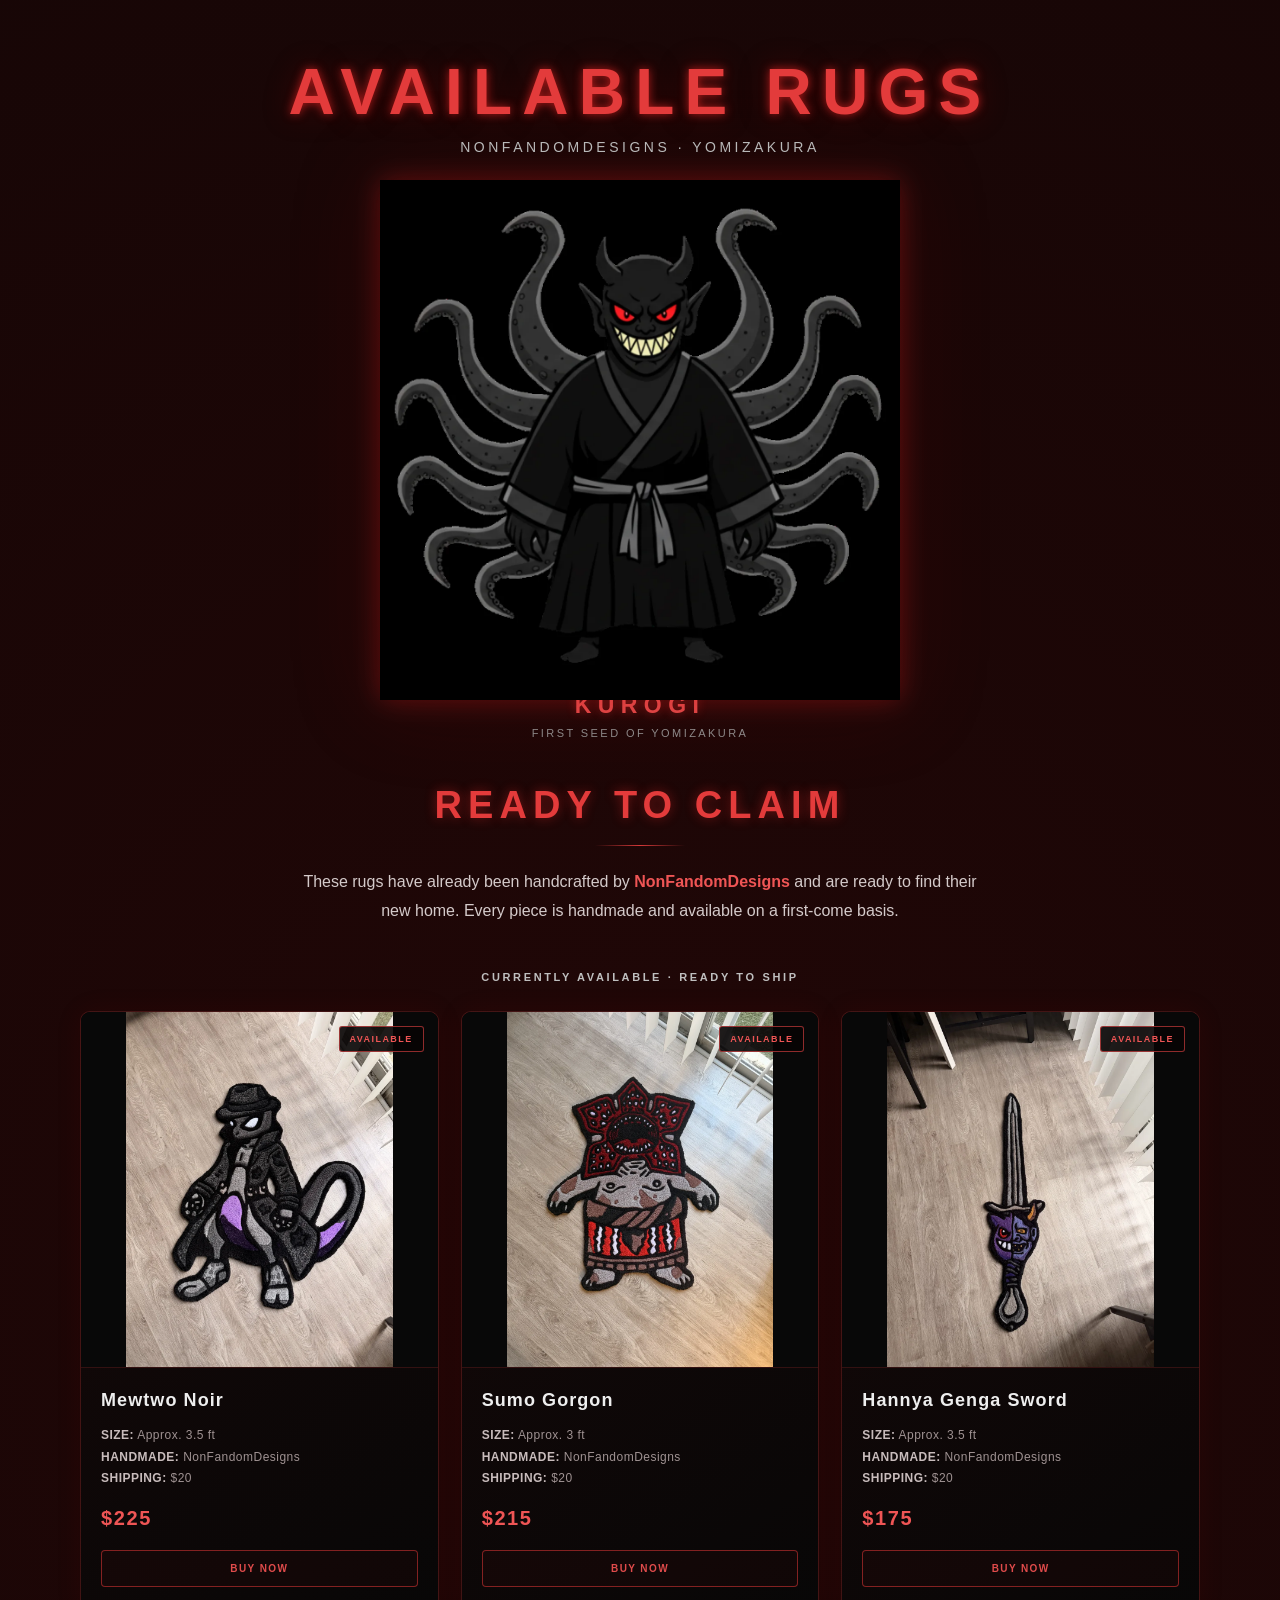
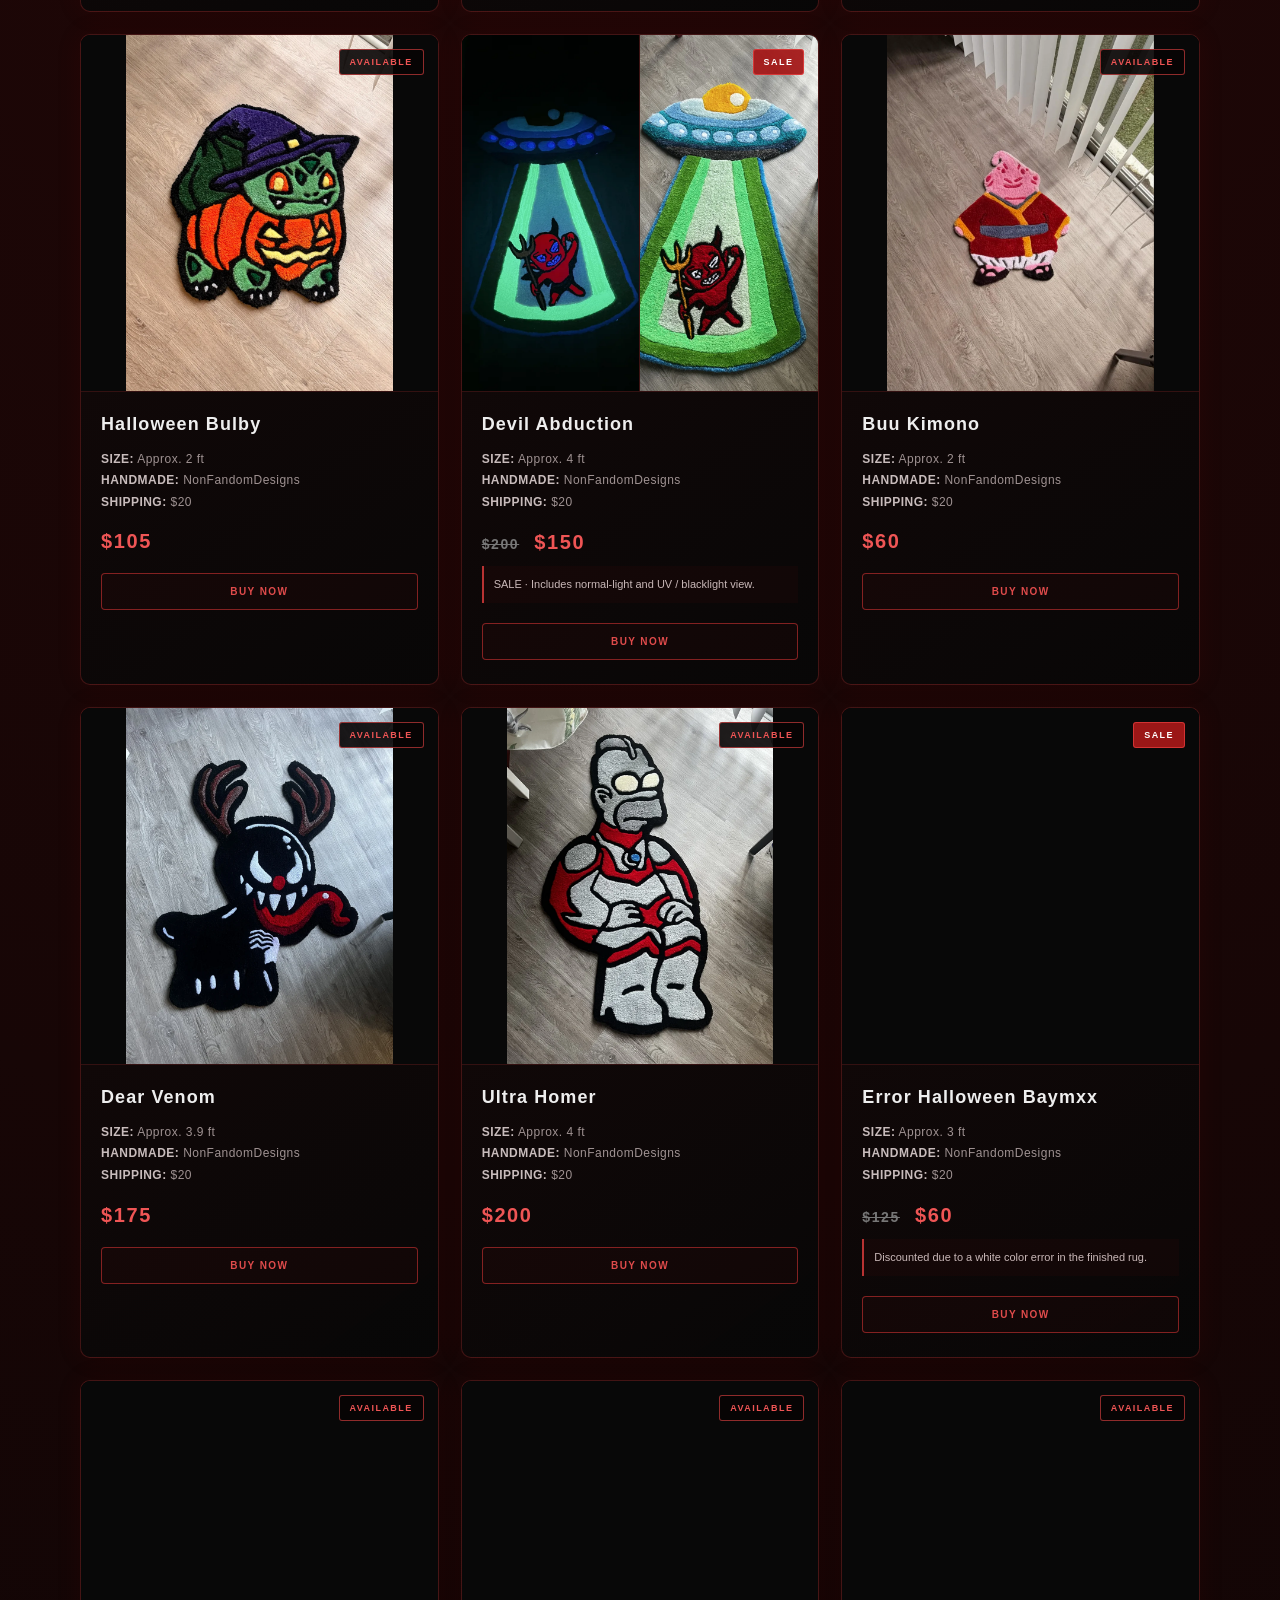
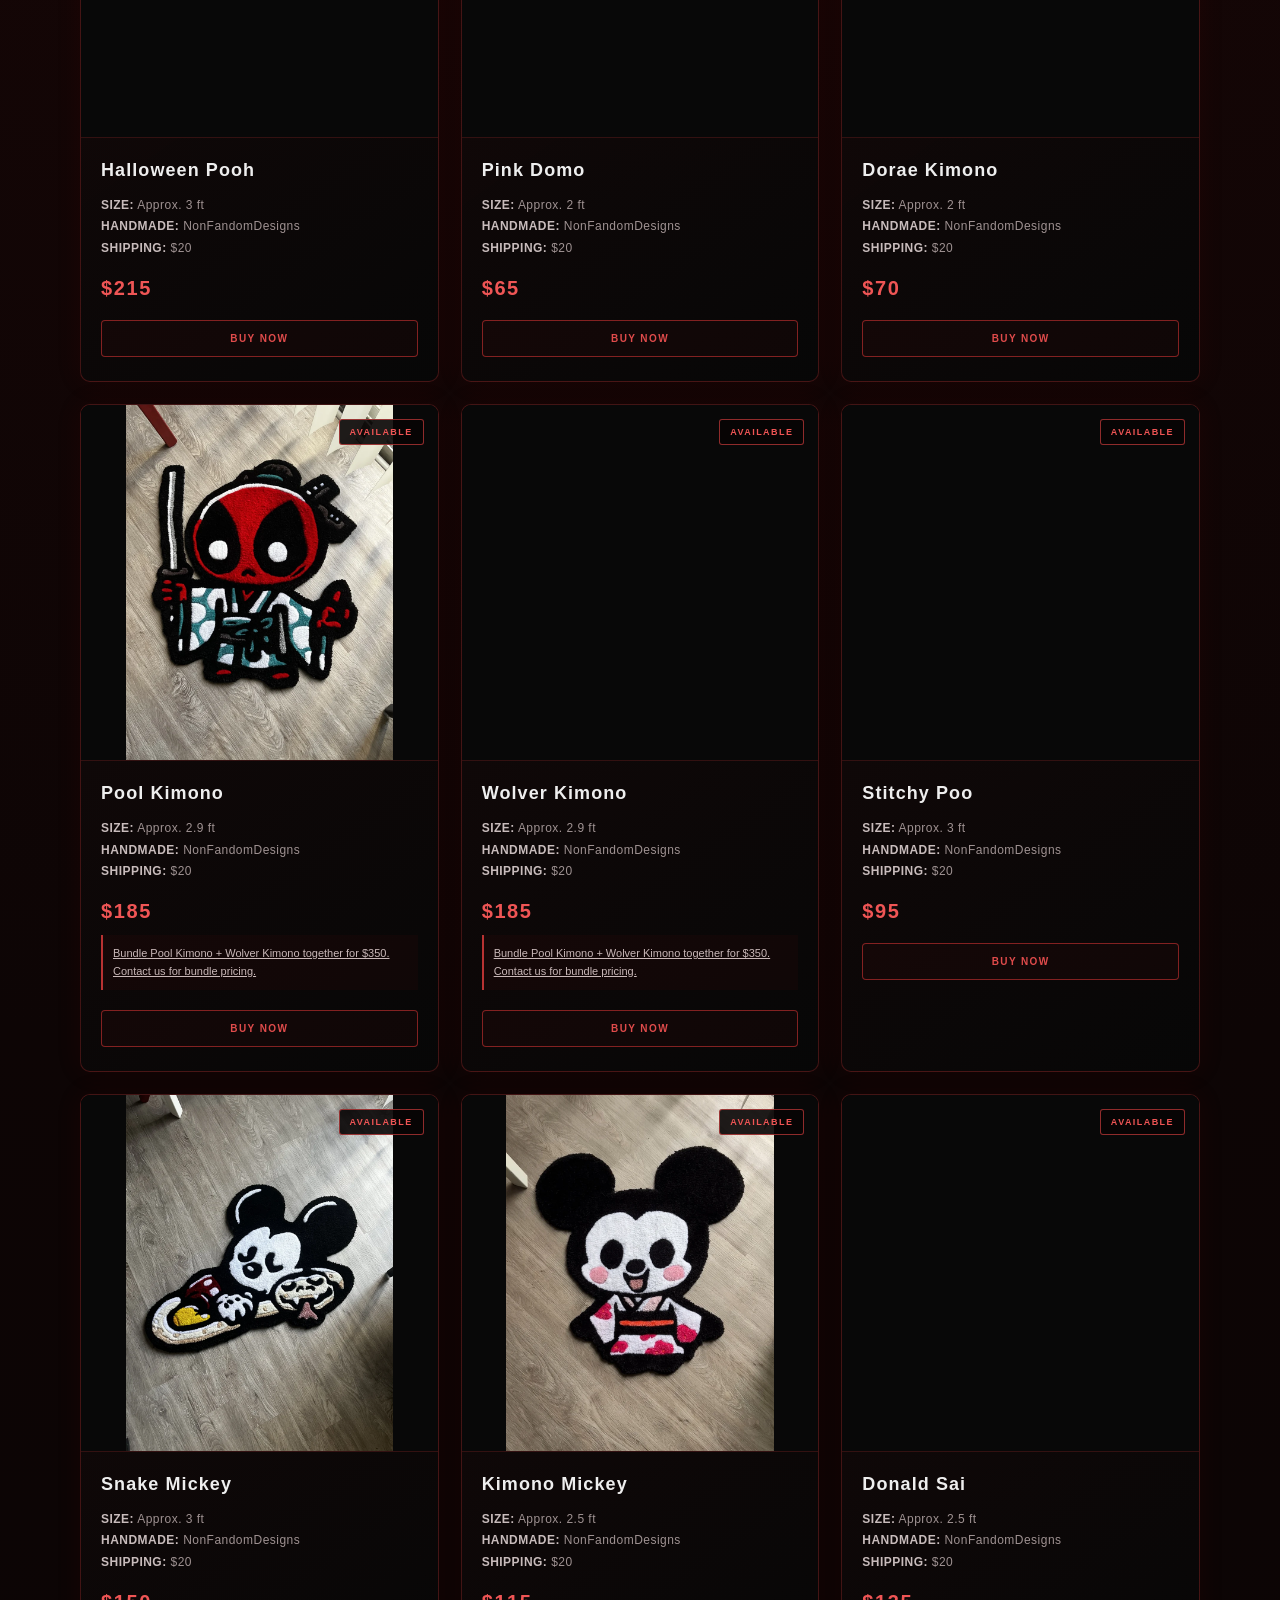
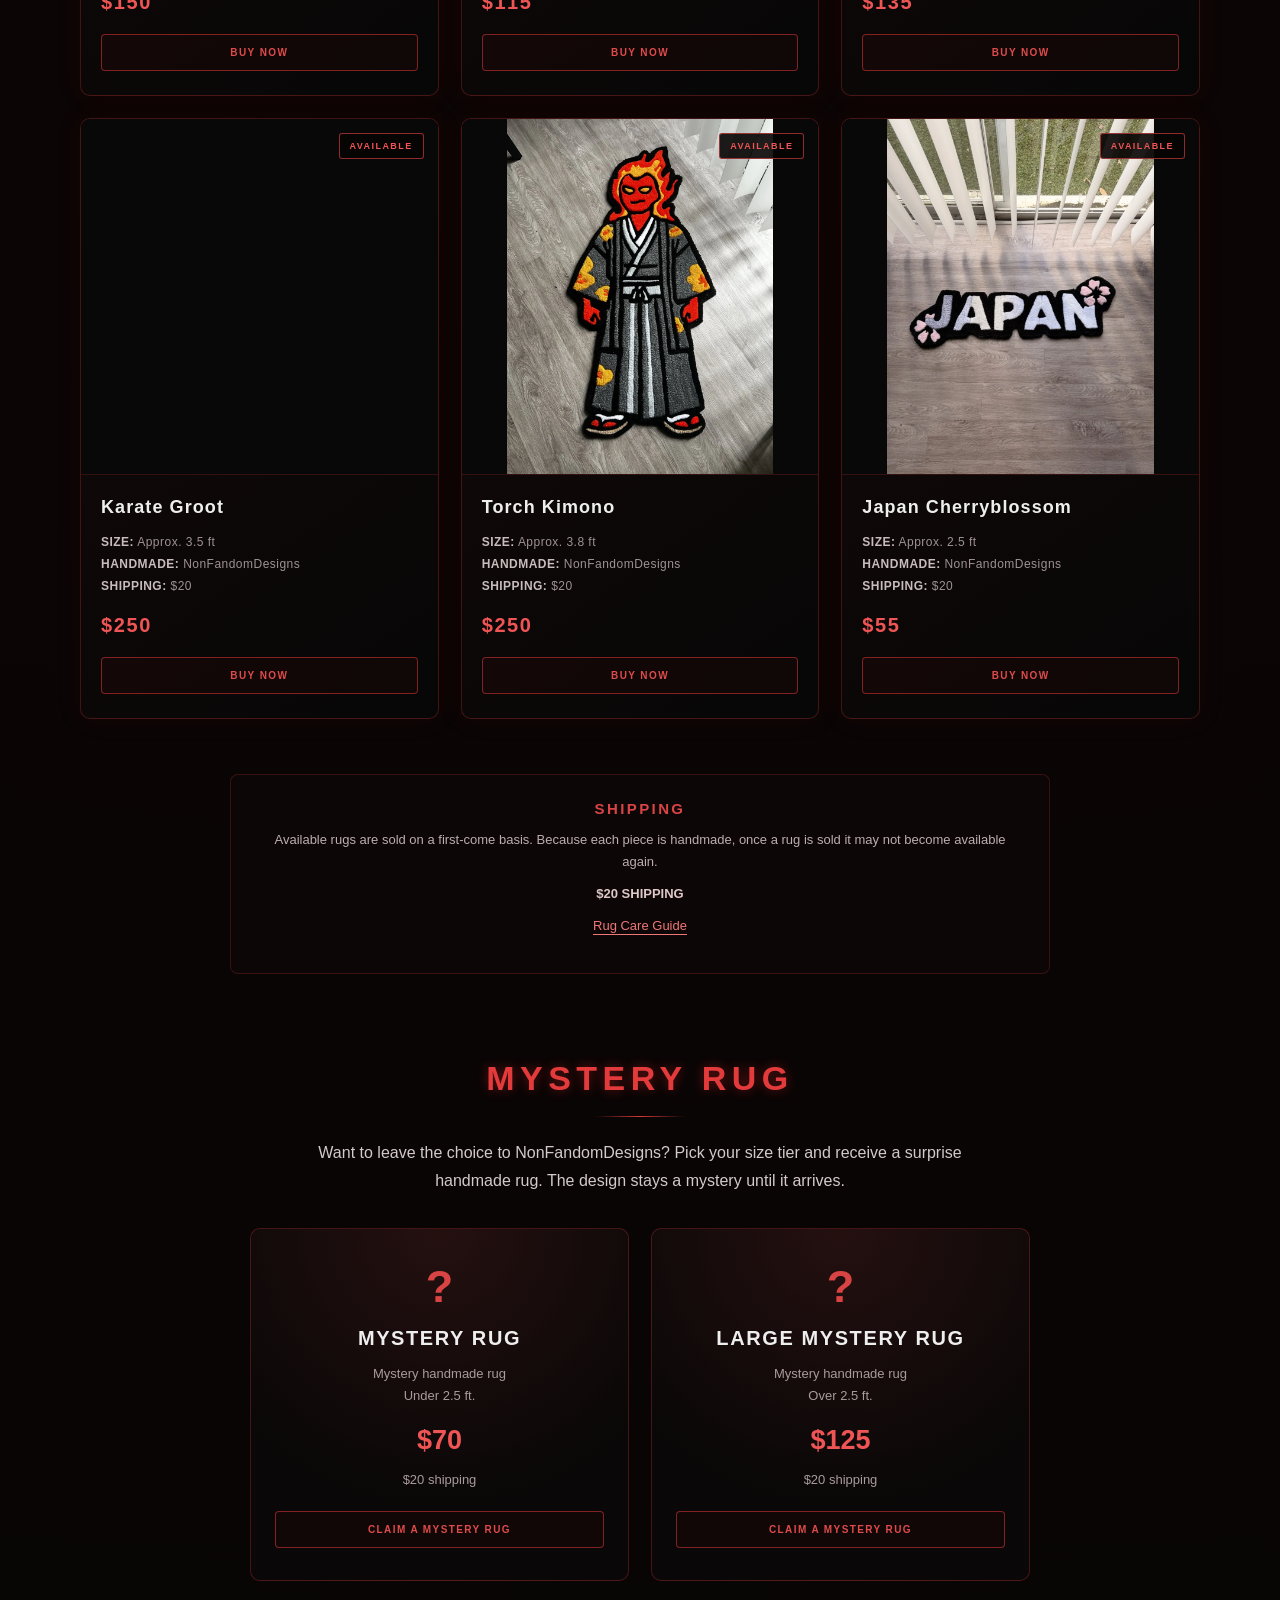
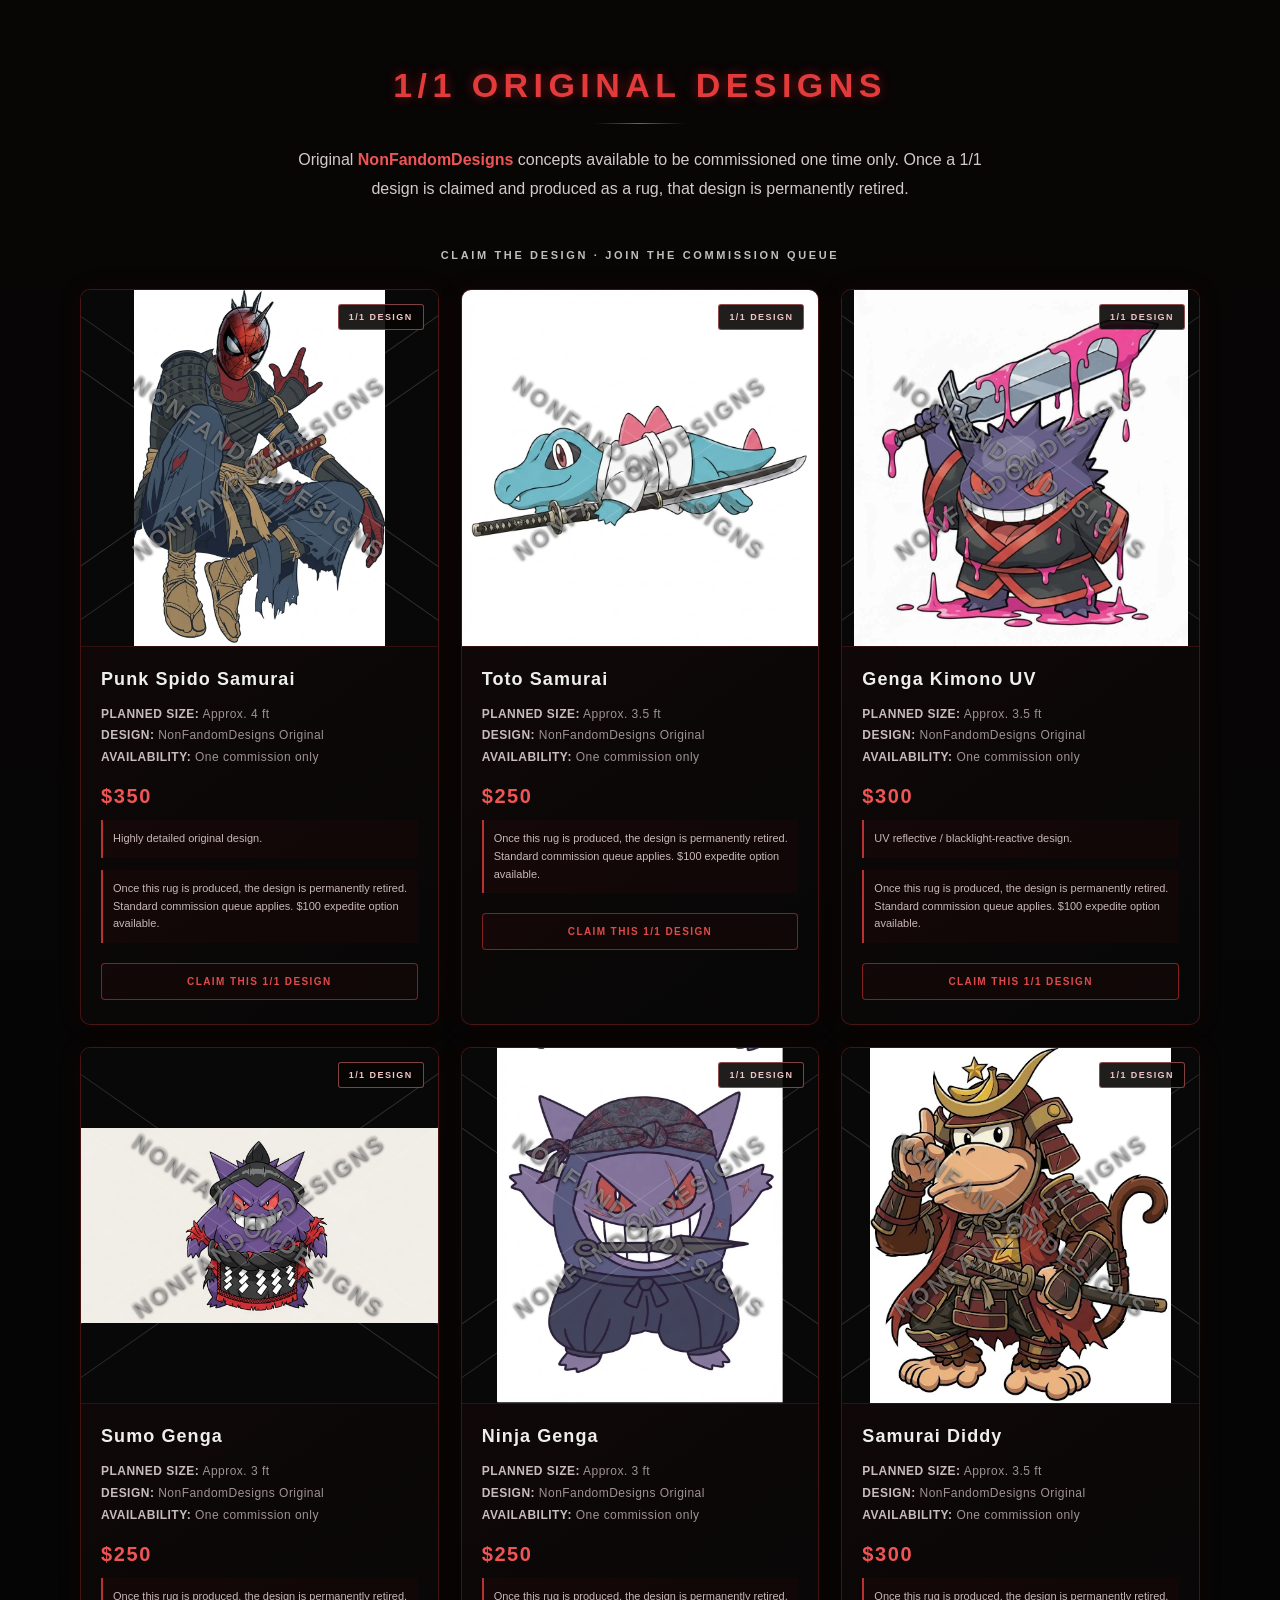
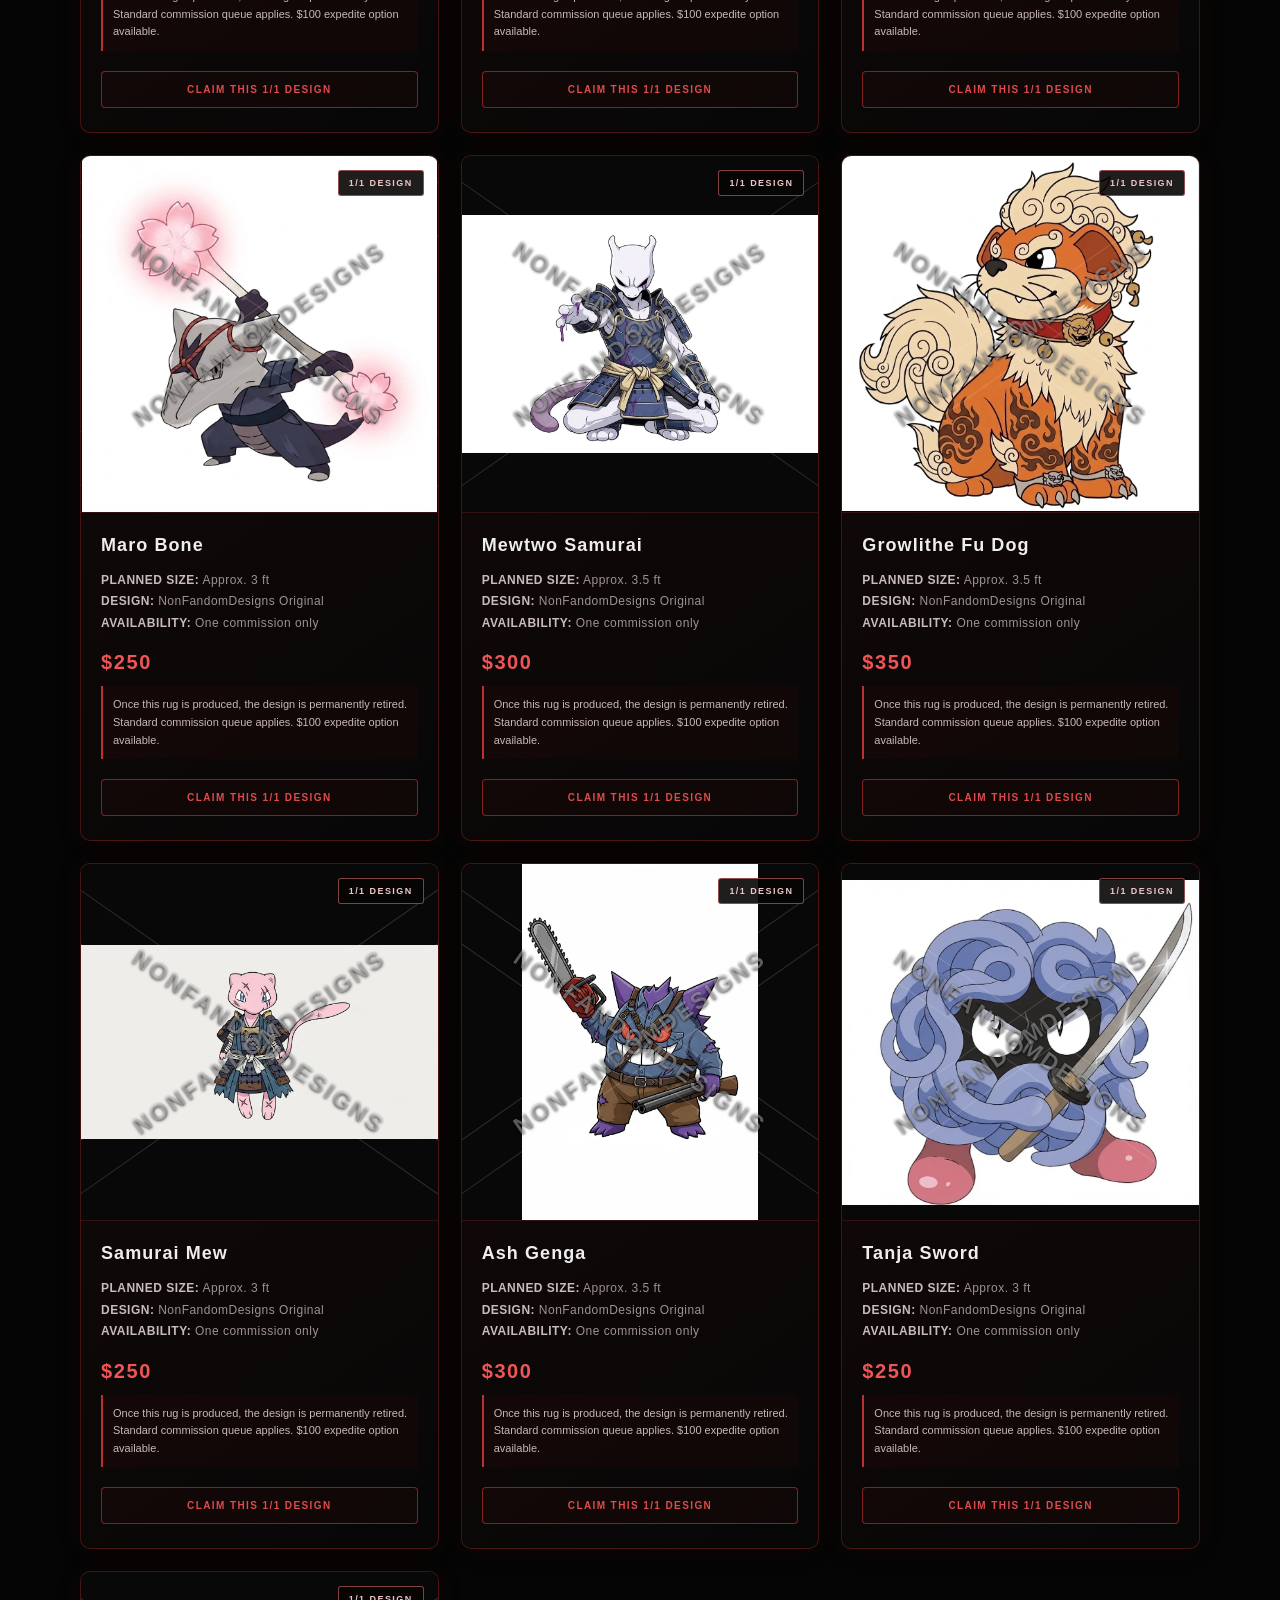
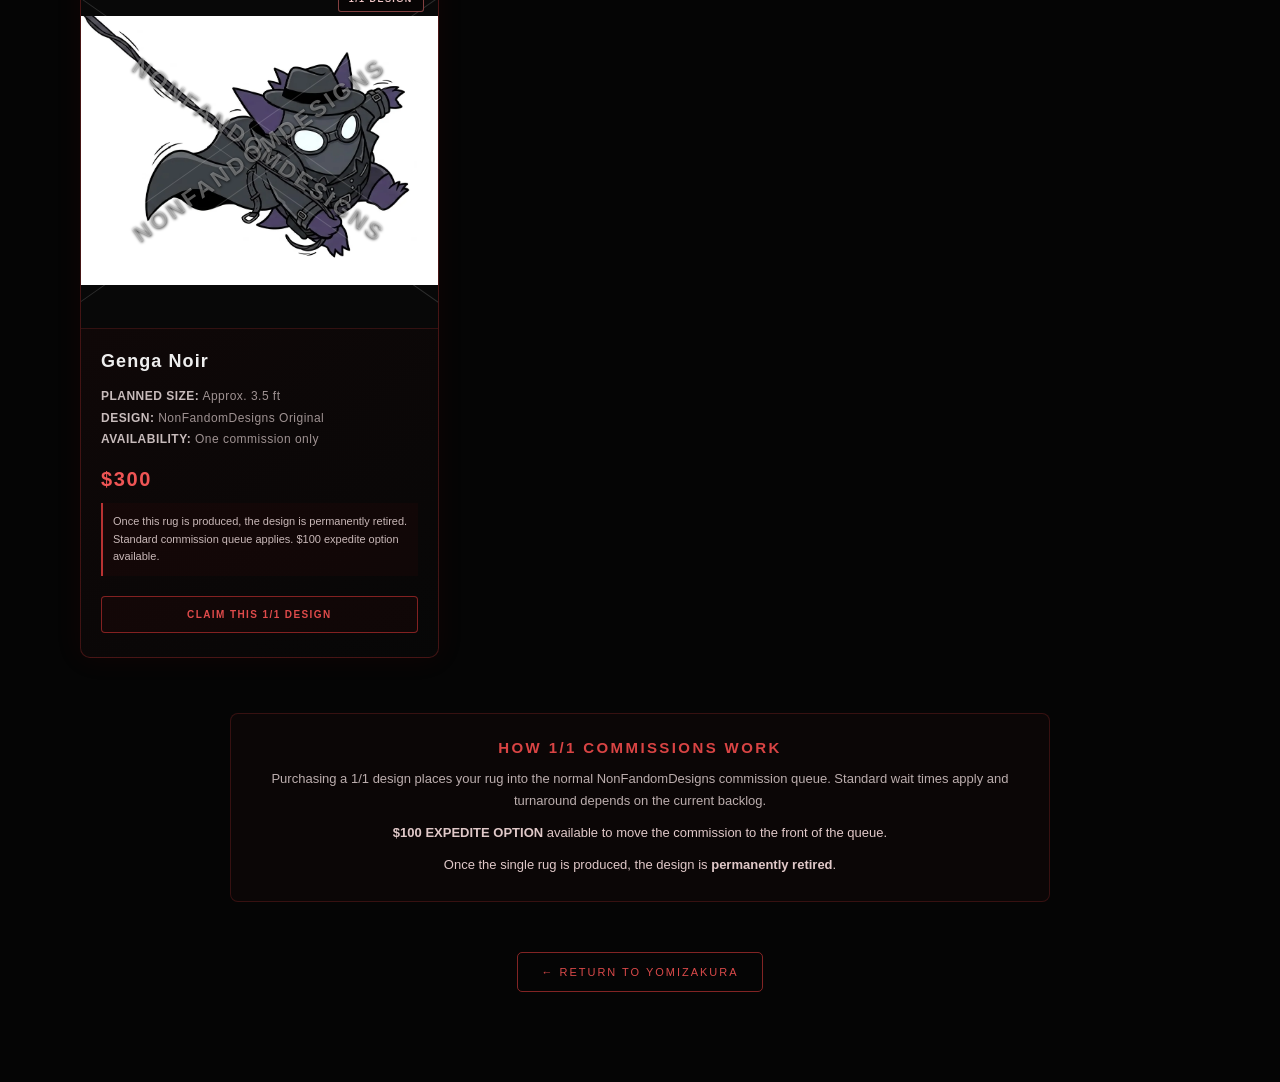
==== commit 78727acb: "Add Cinnamoroll rug and latest reel; speed up available rug images" ====
--- a/available.html
+++ b/available.html
@@ -626,7 +626,7 @@
 </div>
 
 <section class="kurogiArea">
-  <img class="kurogi" src="./IMG_6693.PNG" alt="Kurogi">
+  <img class="kurogi" src="./available-IMG_6693.PNG.webp" decoding="async" fetchpriority="high" alt="Kurogi">
   <div class="kurogiName">KUROGI</div>
   <div class="kurogiRole">FIRST SEED OF YOMIZAKURA</div>
 </section>
@@ -1114,8 +1114,8 @@
     imageHTML = `
       <div class="imageBox">
         <div class="dualImages">
-          <img src="./${rug.image}" alt="${rug.name}">
-          <img src="./${rug.secondImage}" alt="${rug.name} UV view">
+          <img src="./available-${rug.image}.webp" loading="lazy" decoding="async" alt="${rug.name}">
+          <img src="./available-${rug.secondImage}.webp" loading="lazy" decoding="async" alt="${rug.name} UV view">
         </div>
 
         <div class="status ${rug.sale ? "sale" : ""}">
@@ -1128,7 +1128,7 @@
 
     imageHTML = `
       <div class="imageBox">
-        <img src="./${rug.image}" alt="${rug.name}">
+        <img src="./available-${rug.image}.webp" loading="lazy" decoding="async" alt="${rug.name}">
 
         <div class="status ${rug.sale ? "sale" : ""}">
           ${rug.sale ? "SALE" : "AVAILABLE"}
@@ -1194,7 +1194,7 @@
     <div class="imageBox watermarked">
 
       <img
-        src="./${design.image}"
+        src="./available-${design.image}.webp" loading="lazy" decoding="async"
         alt="${design.name} 1/1 original rug design"
       >
 
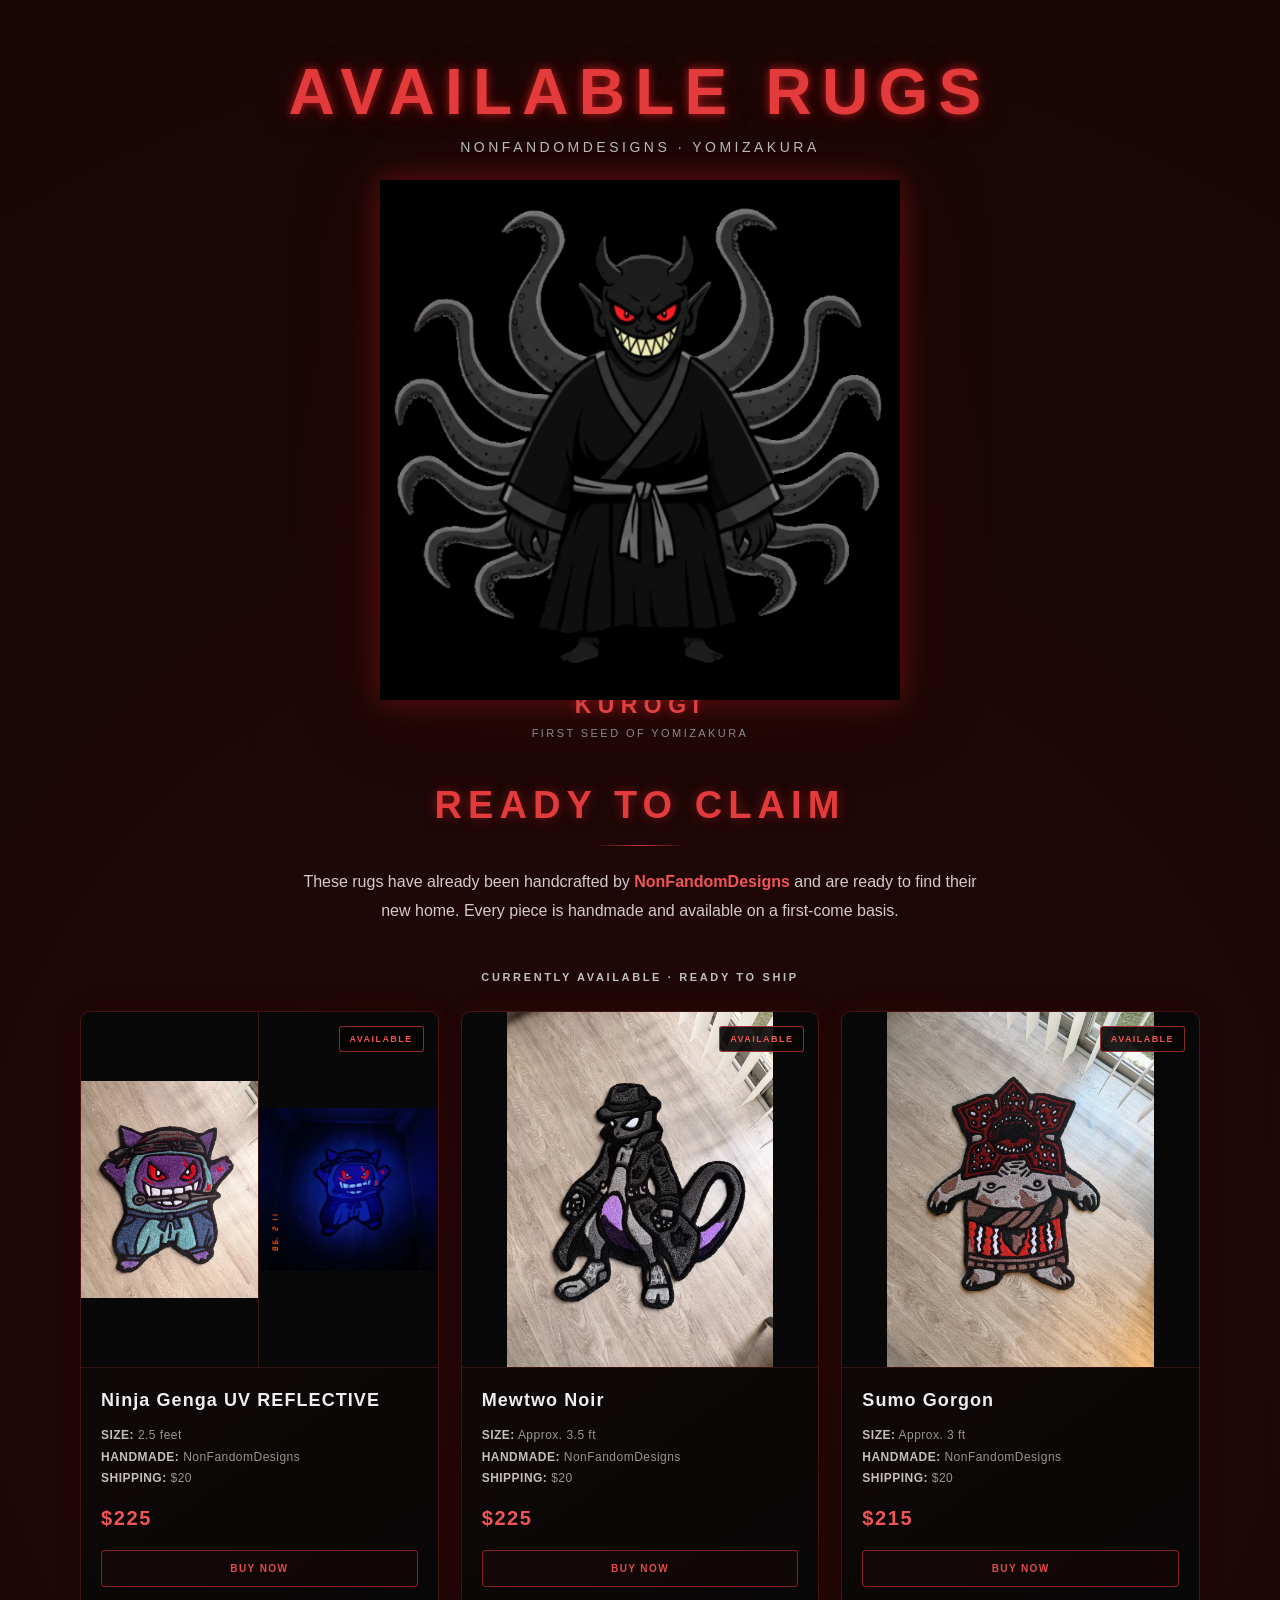
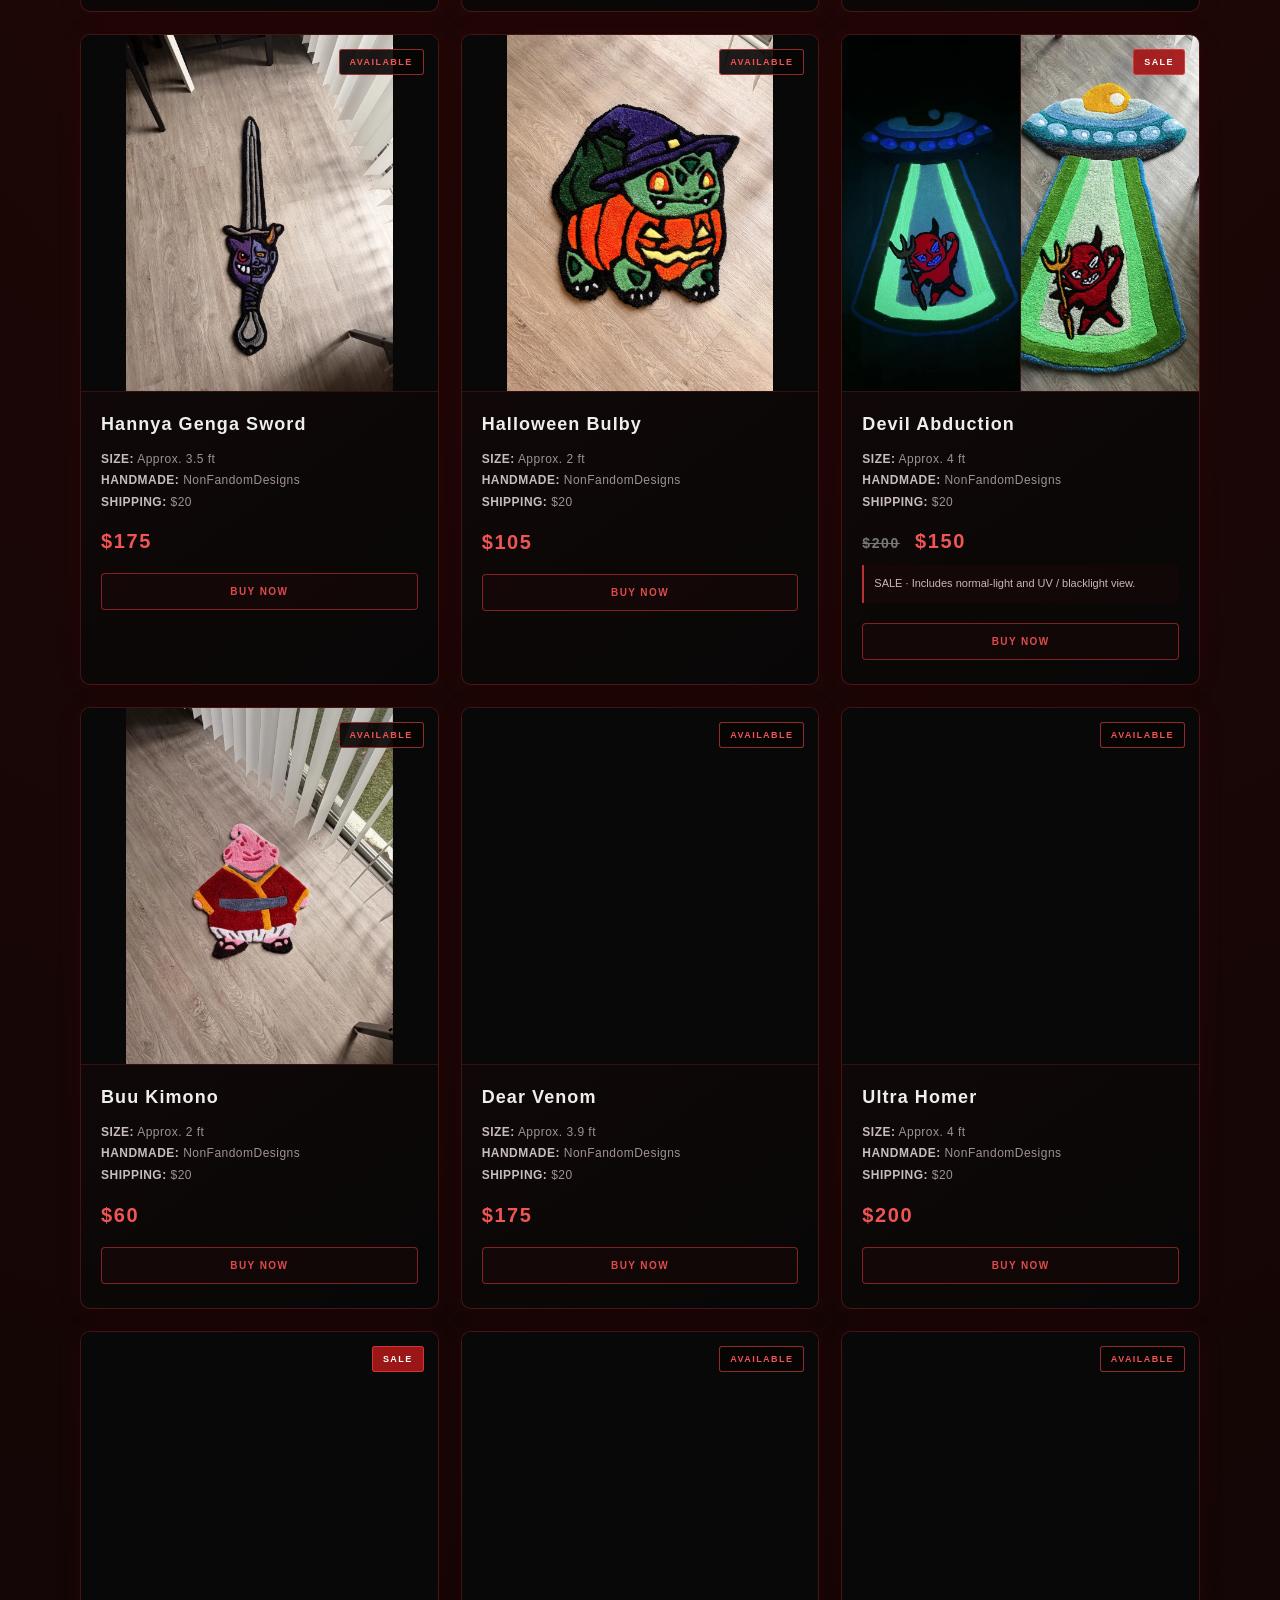
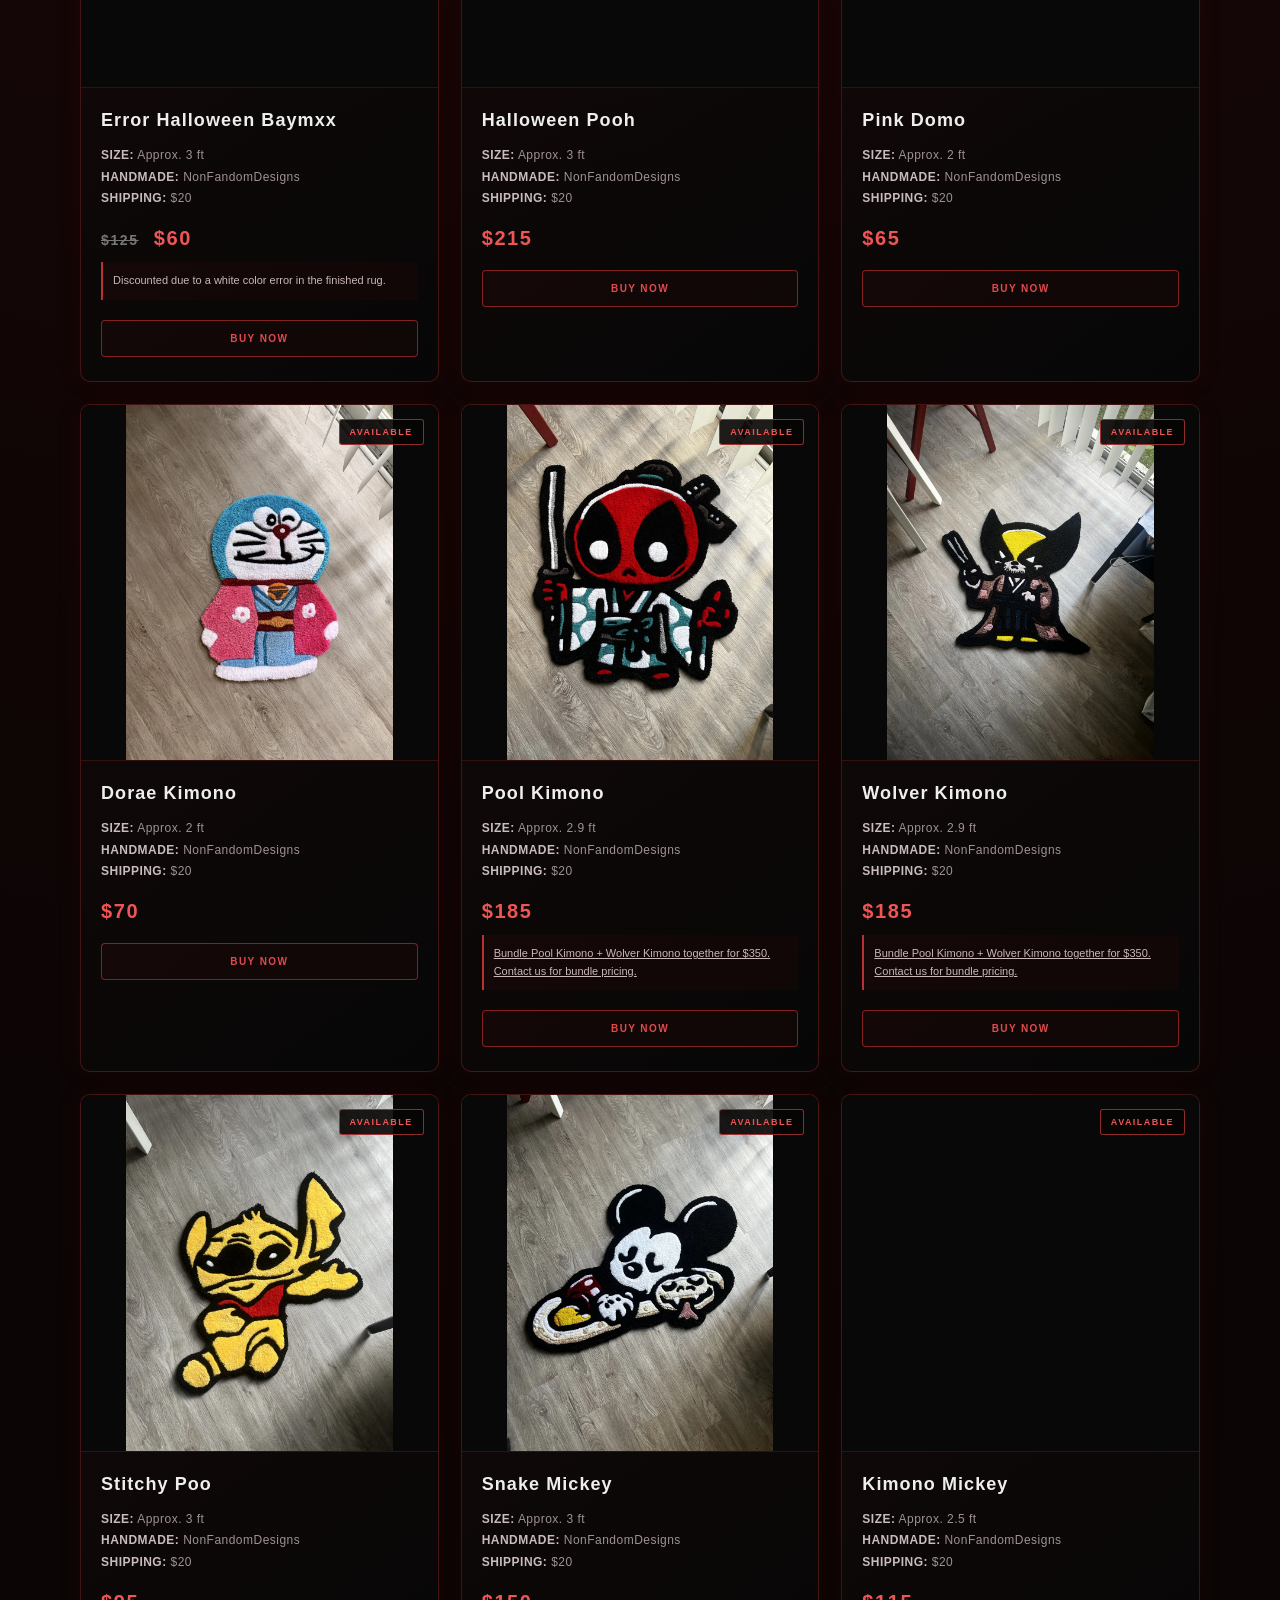
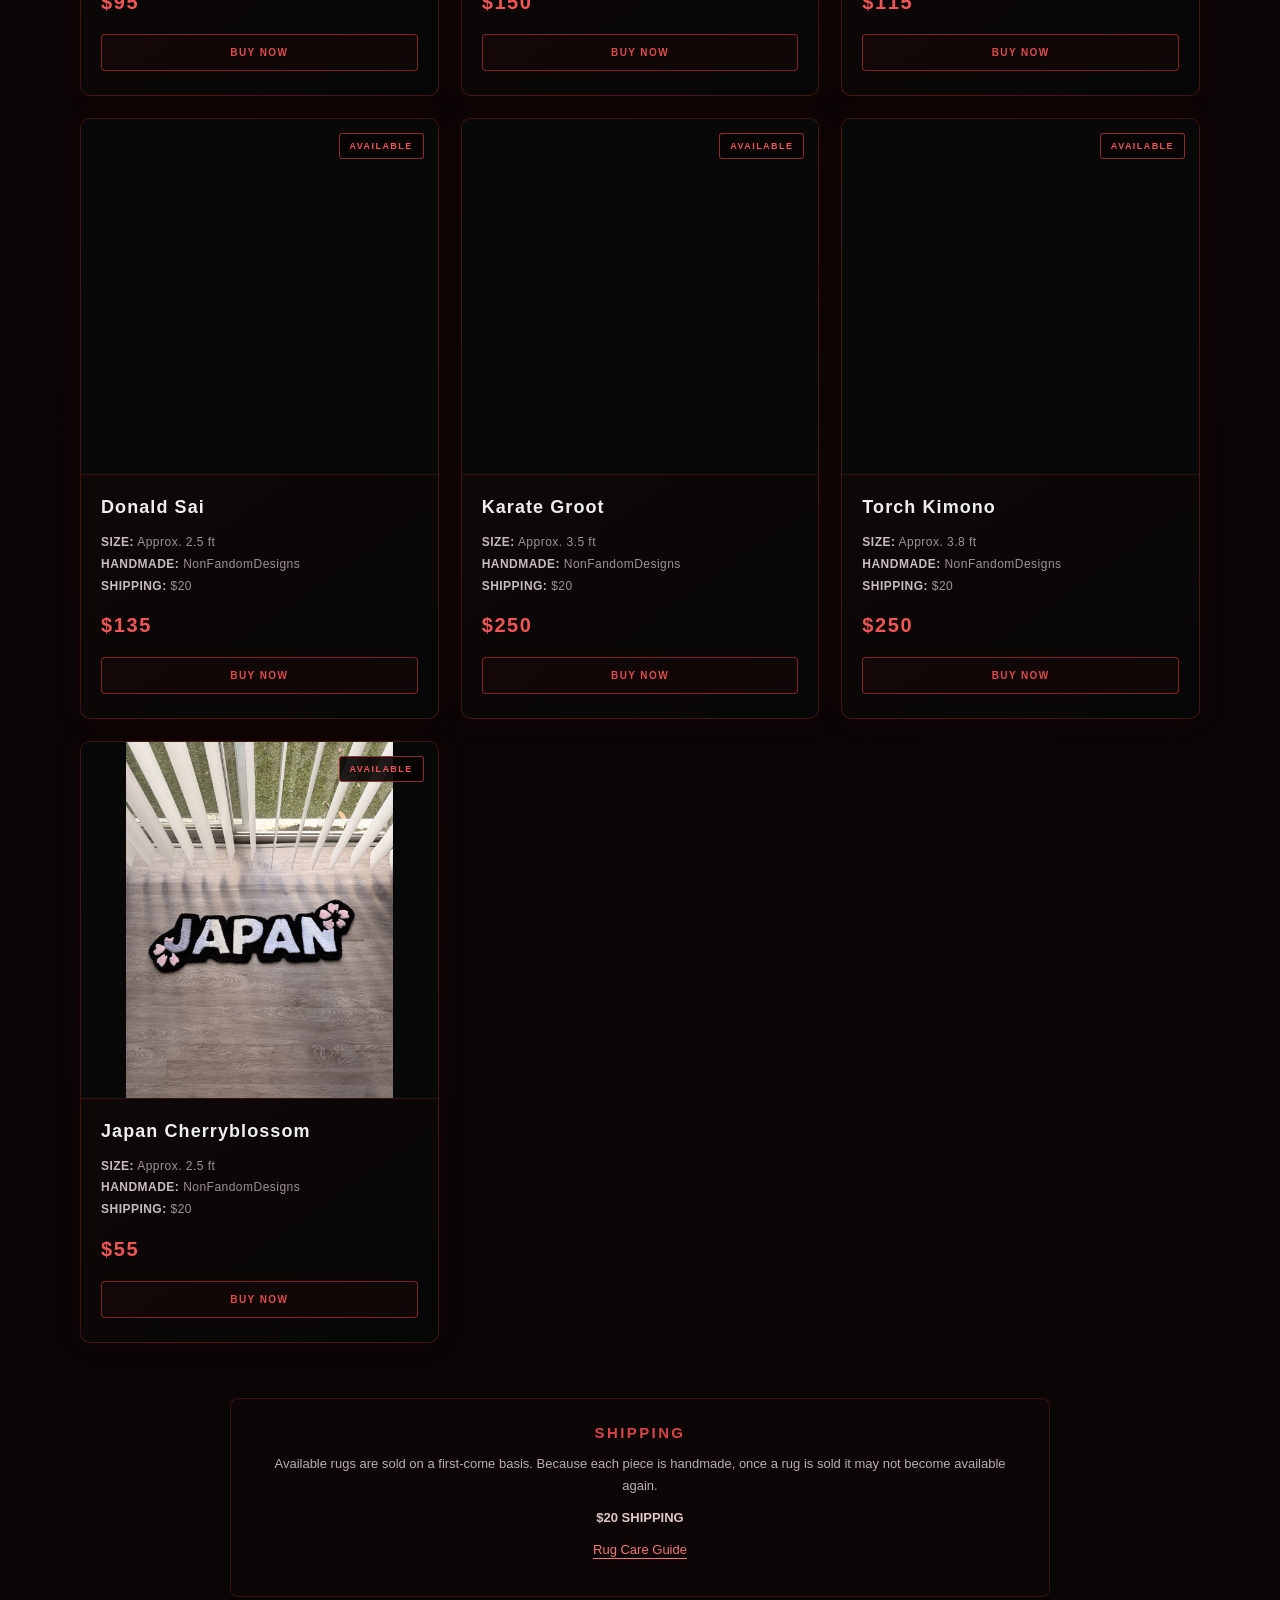
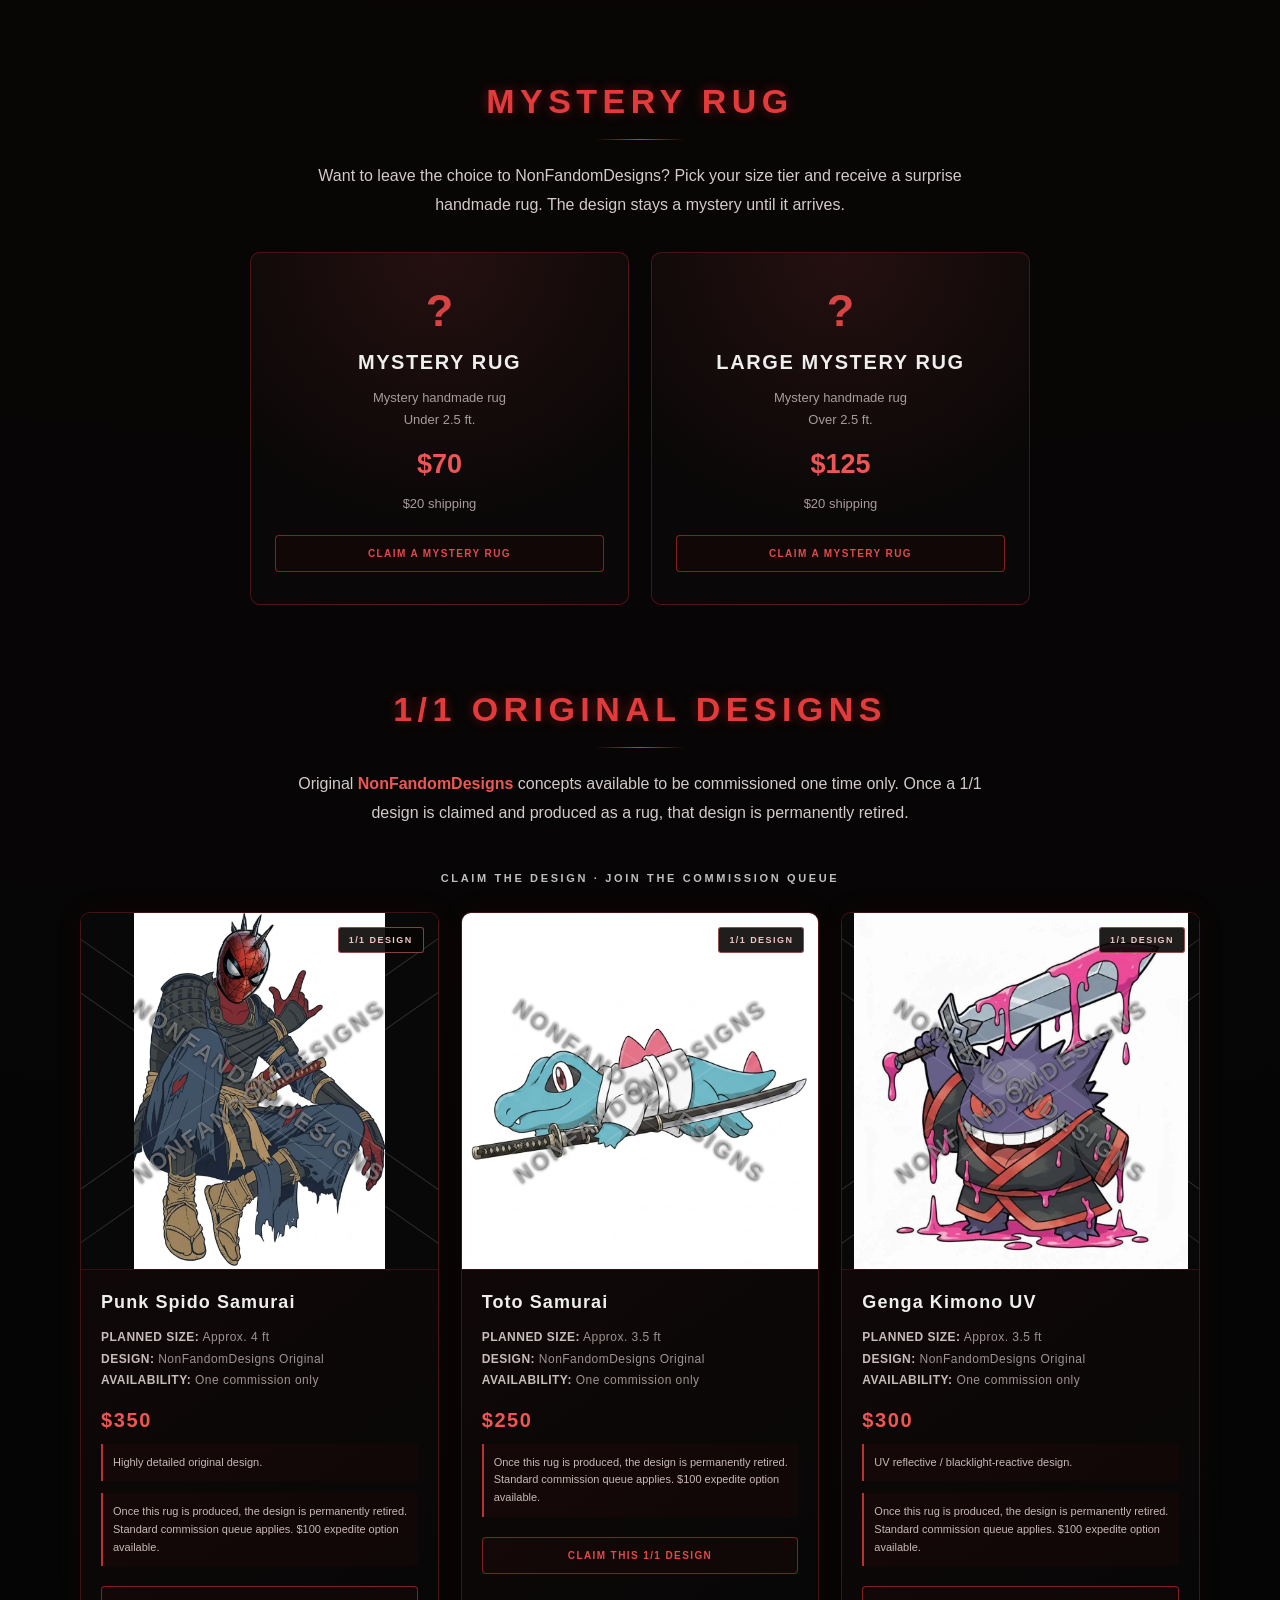
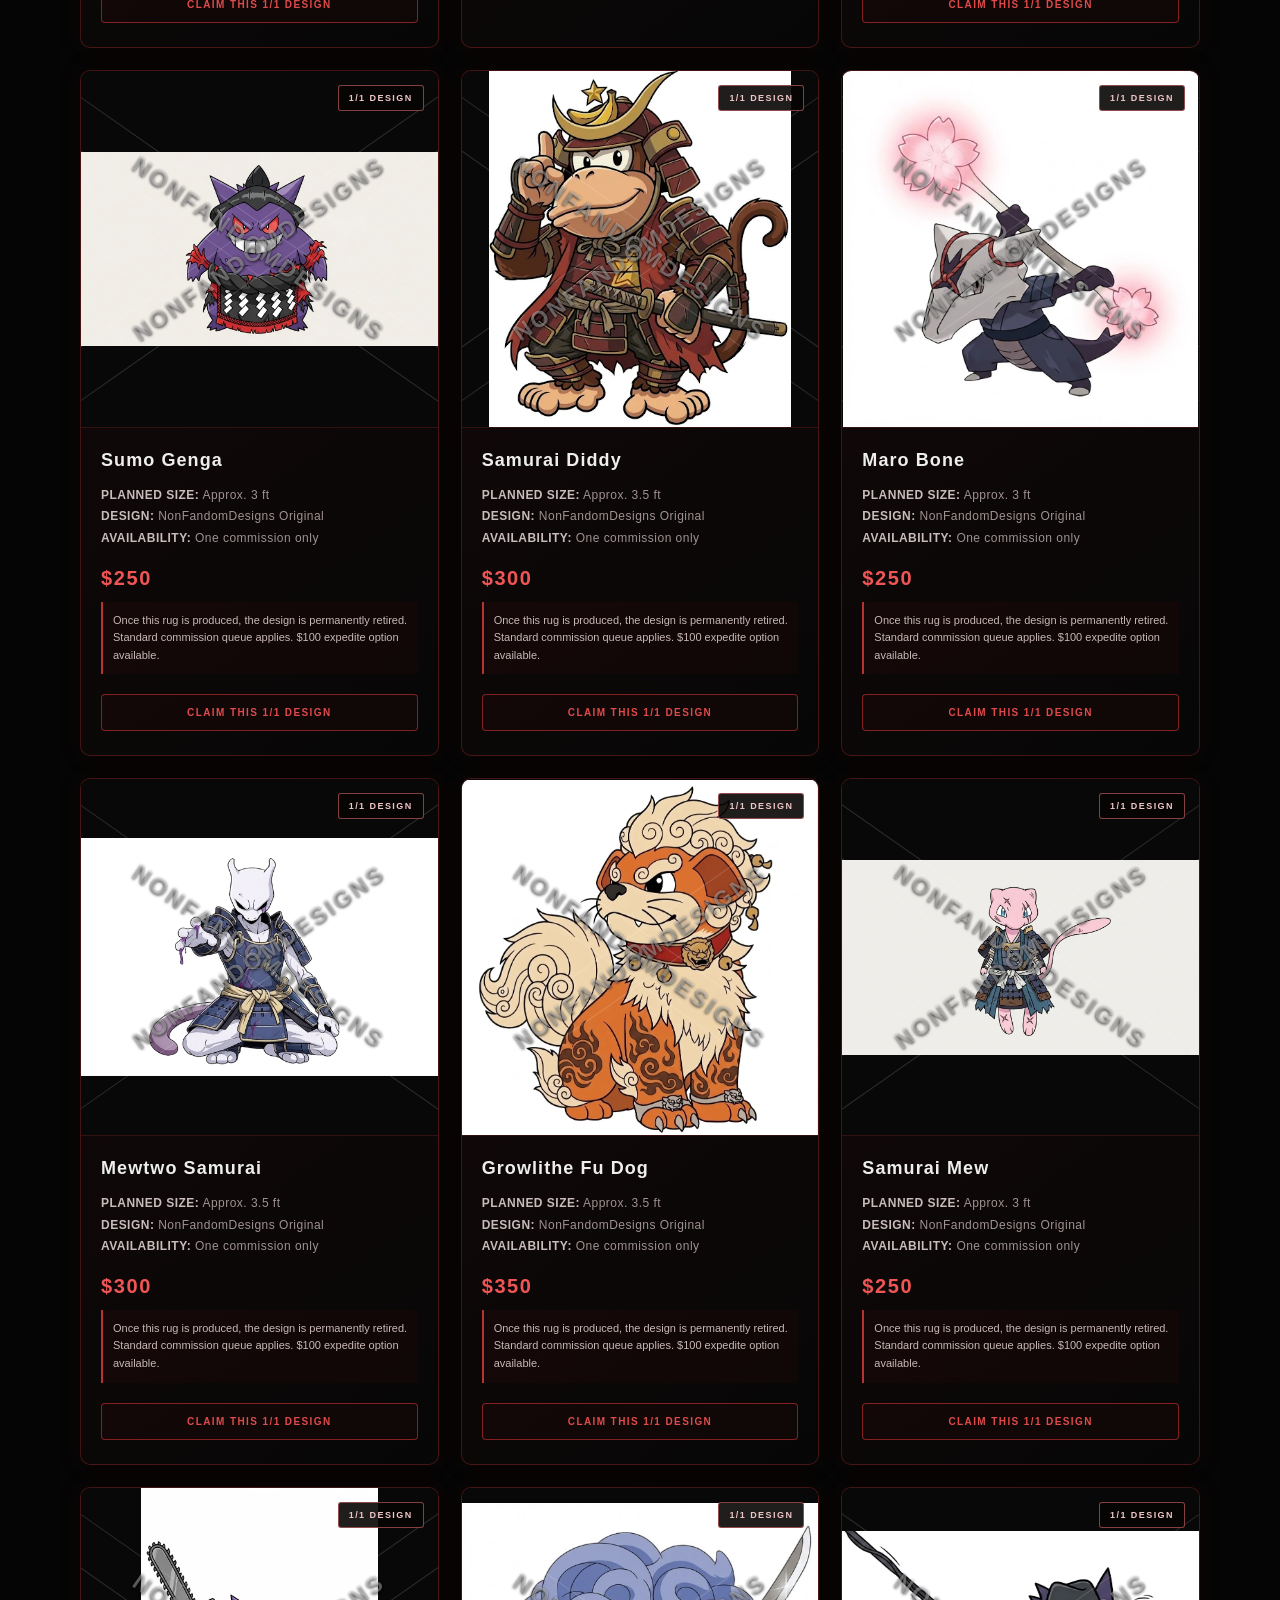
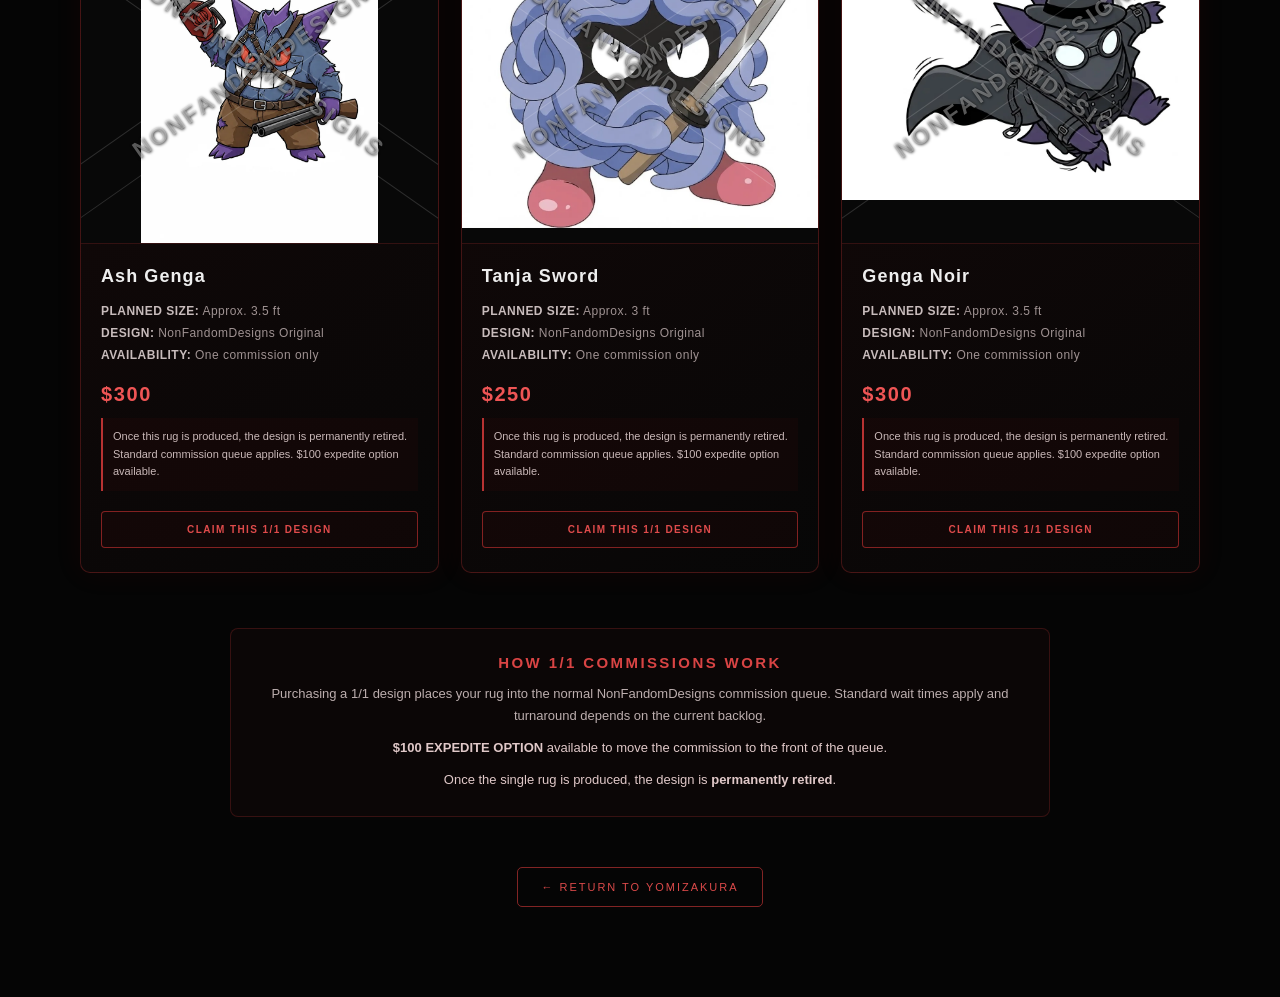
==== commit e30da0c5: "Add Ninja Genga ready-to-ship rug and gallery photo List Ninja Genga UV REFLECTIVE first at $225 plu" ====
--- a/available.html
+++ b/available.html
@@ -807,6 +807,16 @@
 
 const availableRugs = [
 
+  {
+    name: "Ninja Genga UV REFLECTIVE",
+    size: "2.5 feet",
+    price: "$225",
+    image: "IMG_9707.jpeg",
+    secondImage: "20261102_170309_306.jpeg",
+    secondImageAlt: "Ninja Genga UV REFLECTIVE rug under UV light",
+    containPhotos: true
+  },
+
   /* 1 */
   {
     name: "Mewtwo Noir",
@@ -1006,13 +1016,6 @@
   },
 
   {
-    name: "Ninja Genga",
-    size: "Approx. 3 ft",
-    price: "$250",
-    image: "IMG_4692.JPG"
-  },
-
-  {
     name: "Samurai Diddy",
     size: "Approx. 3.5 ft",
     price: "$300",
@@ -1076,6 +1079,7 @@
    ========================================================= */
 
 const rugPaymentLinks = {
+  "Ninja Genga UV REFLECTIVE": "https://buy.stripe.com/8x27sK47i18ueOwfzWbV60n",
   "Mewtwo Noir": "https://buy.stripe.com/fZu00icDO9F0cGo0F2bV600",
   "Sumo Gorgon": "https://buy.stripe.com/7sY9ASgU4g3ogWE0F2bV601",
   "Hannya Genga Sword": "https://buy.stripe.com/3cI4gycDO3gC9ucbjGbV602",
@@ -1113,9 +1117,9 @@
 
     imageHTML = `
       <div class="imageBox">
-        <div class="dualImages">
-          <img src="./available-${rug.image}.webp" loading="lazy" decoding="async" alt="${rug.name}">
-          <img src="./available-${rug.secondImage}.webp" loading="lazy" decoding="async" alt="${rug.name} UV view">
+        <div class="dualImages"${rug.containPhotos ? ' style="min-height:0"' : ""}>
+          <img src="./available-${rug.image}.webp" loading="lazy" decoding="async" alt="${rug.name}"${rug.containPhotos ? ' style="object-fit:contain;min-width:0"' : ""}>
+          <img src="./available-${rug.secondImage}.webp" loading="lazy" decoding="async" alt="${rug.secondImageAlt || `${rug.name} UV view`}"${rug.containPhotos ? ' style="object-fit:contain;min-width:0"' : ""}>
         </div>
 
         <div class="status ${rug.sale ? "sale" : ""}">
@@ -1247,3 +1251,4 @@
 
 </body>
 </html>
+
